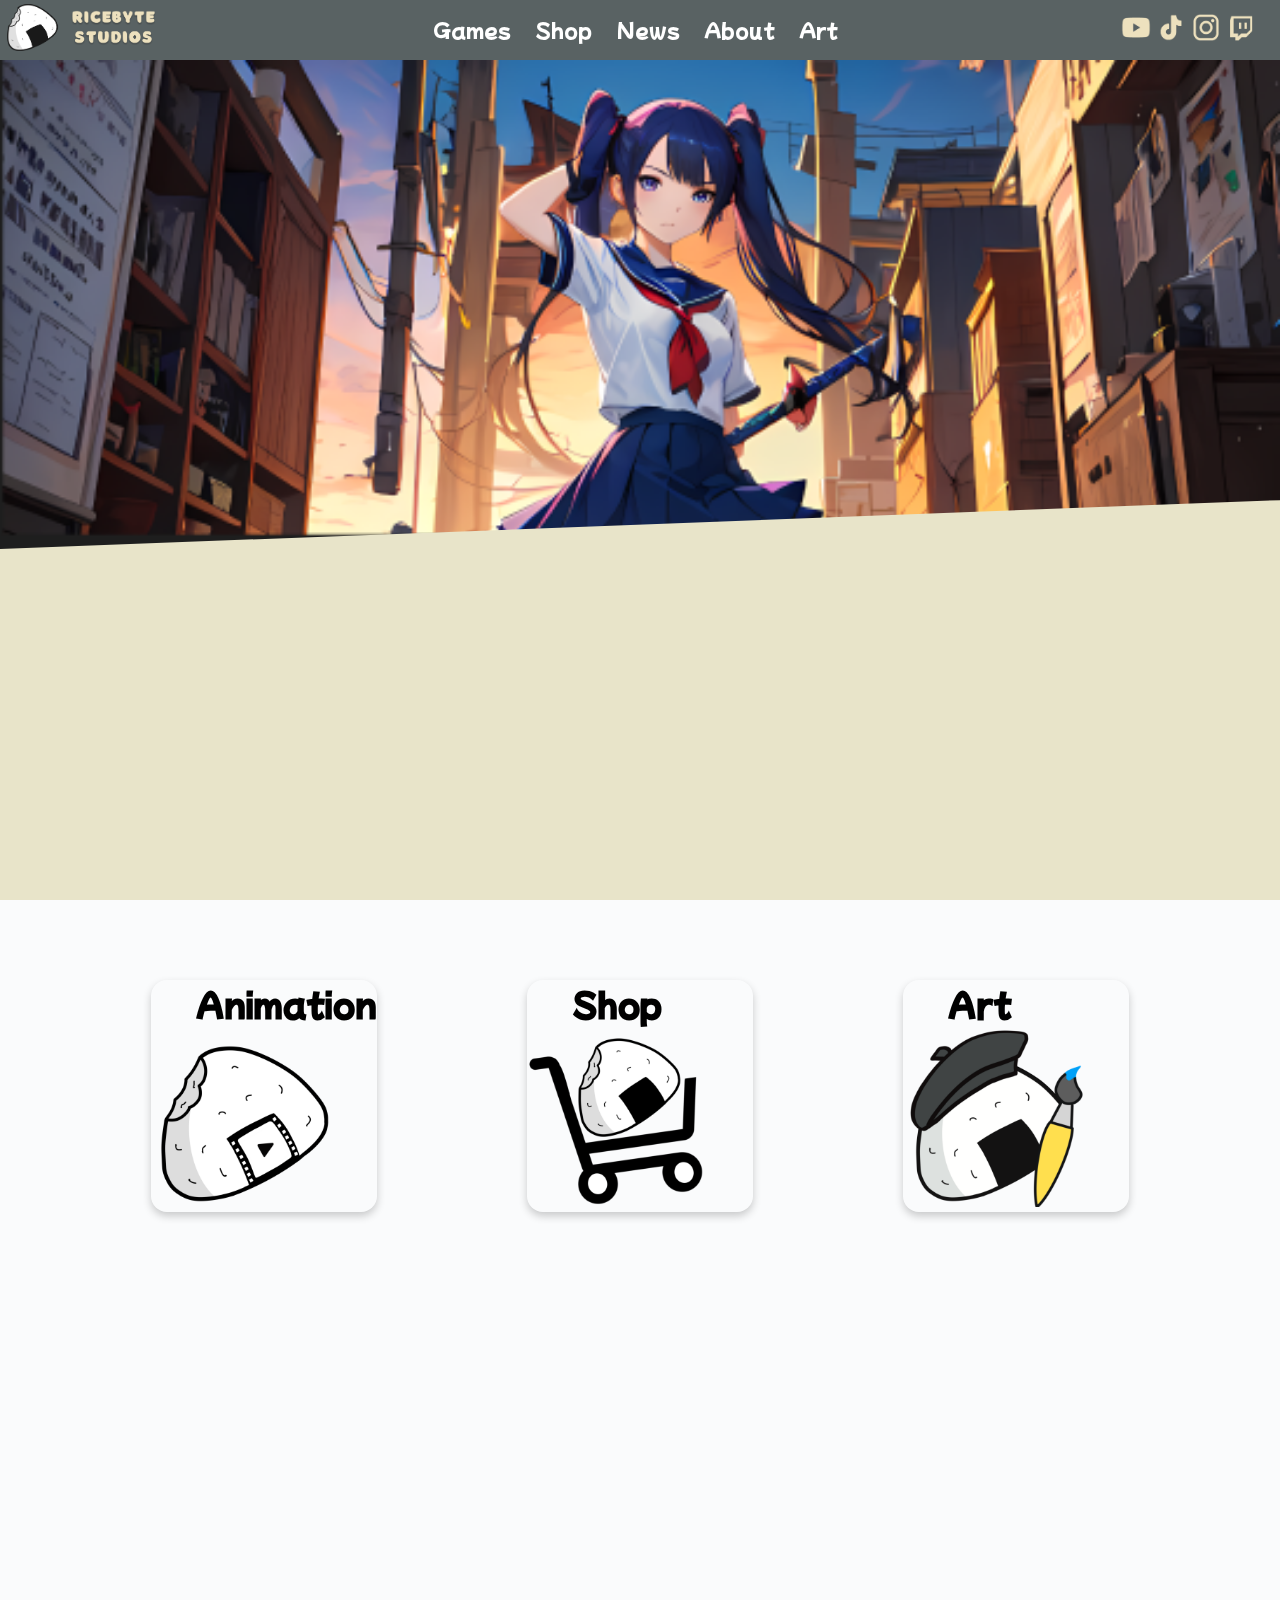
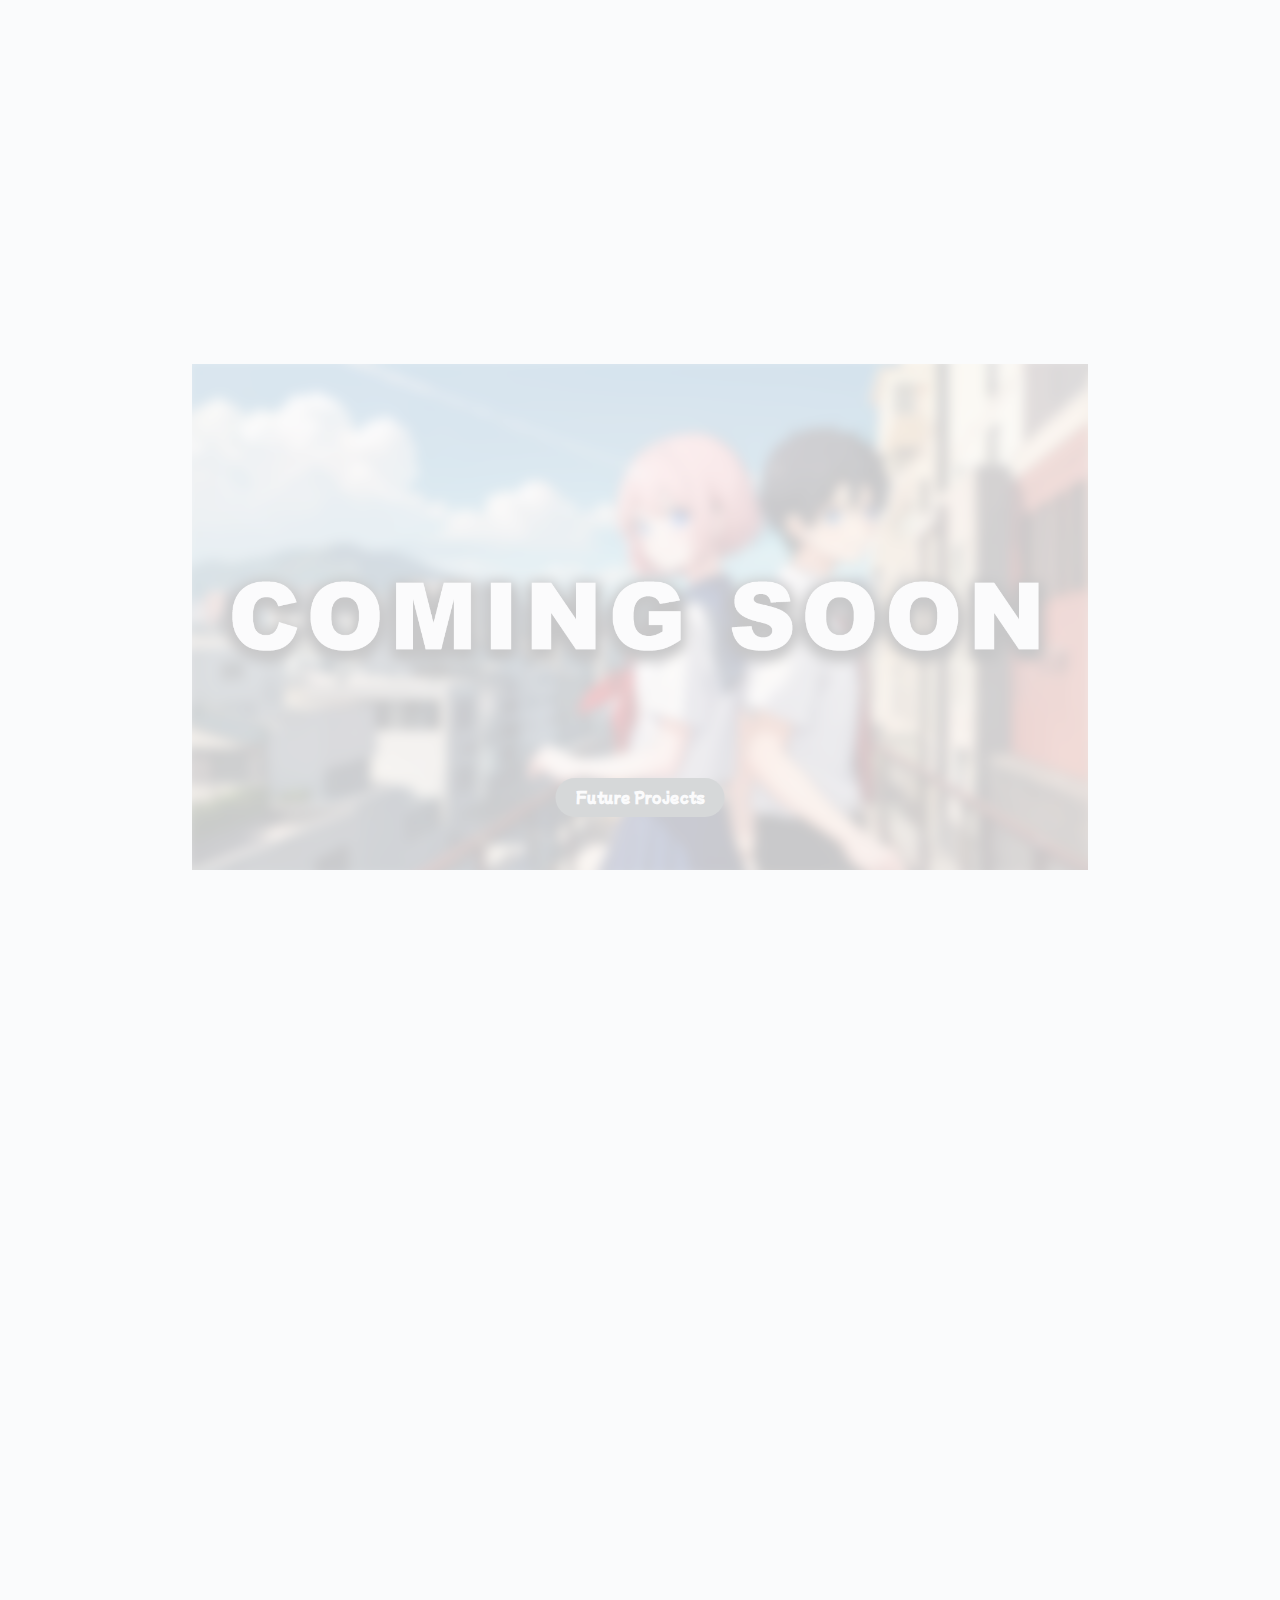
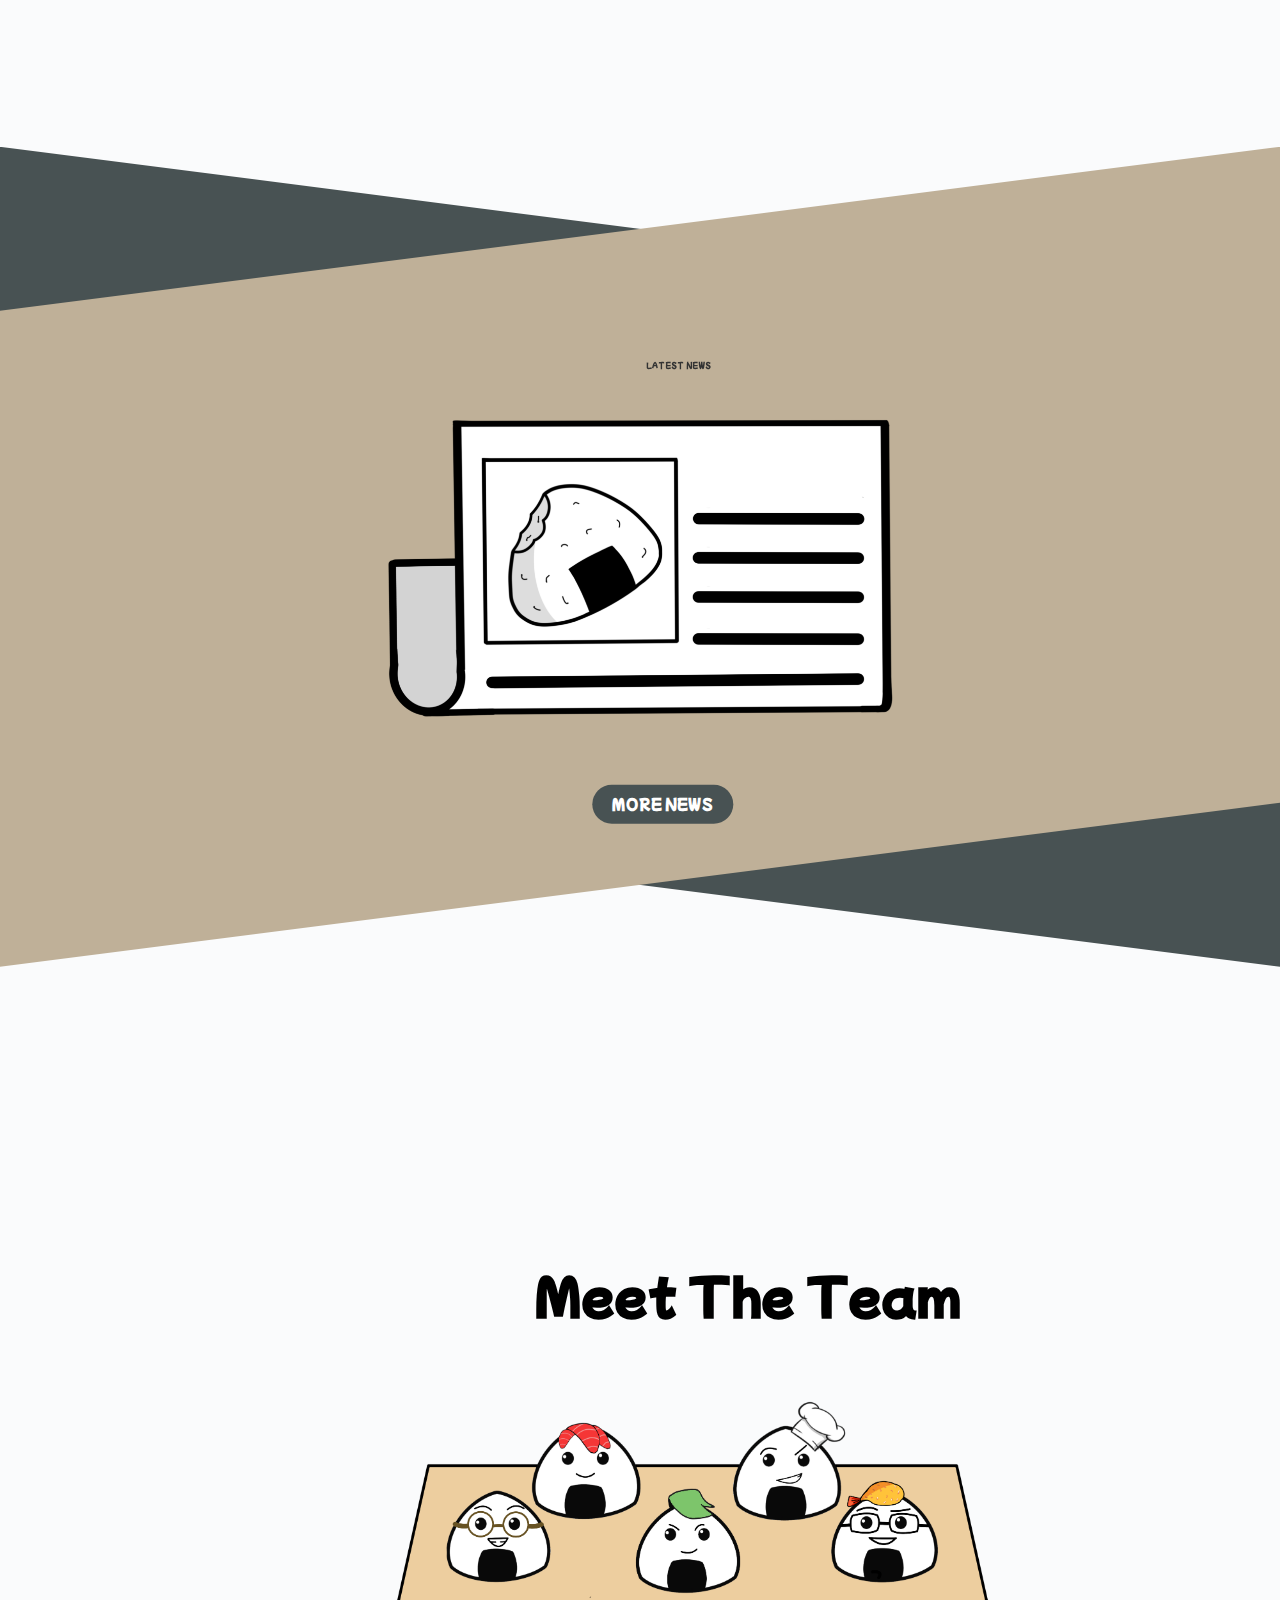
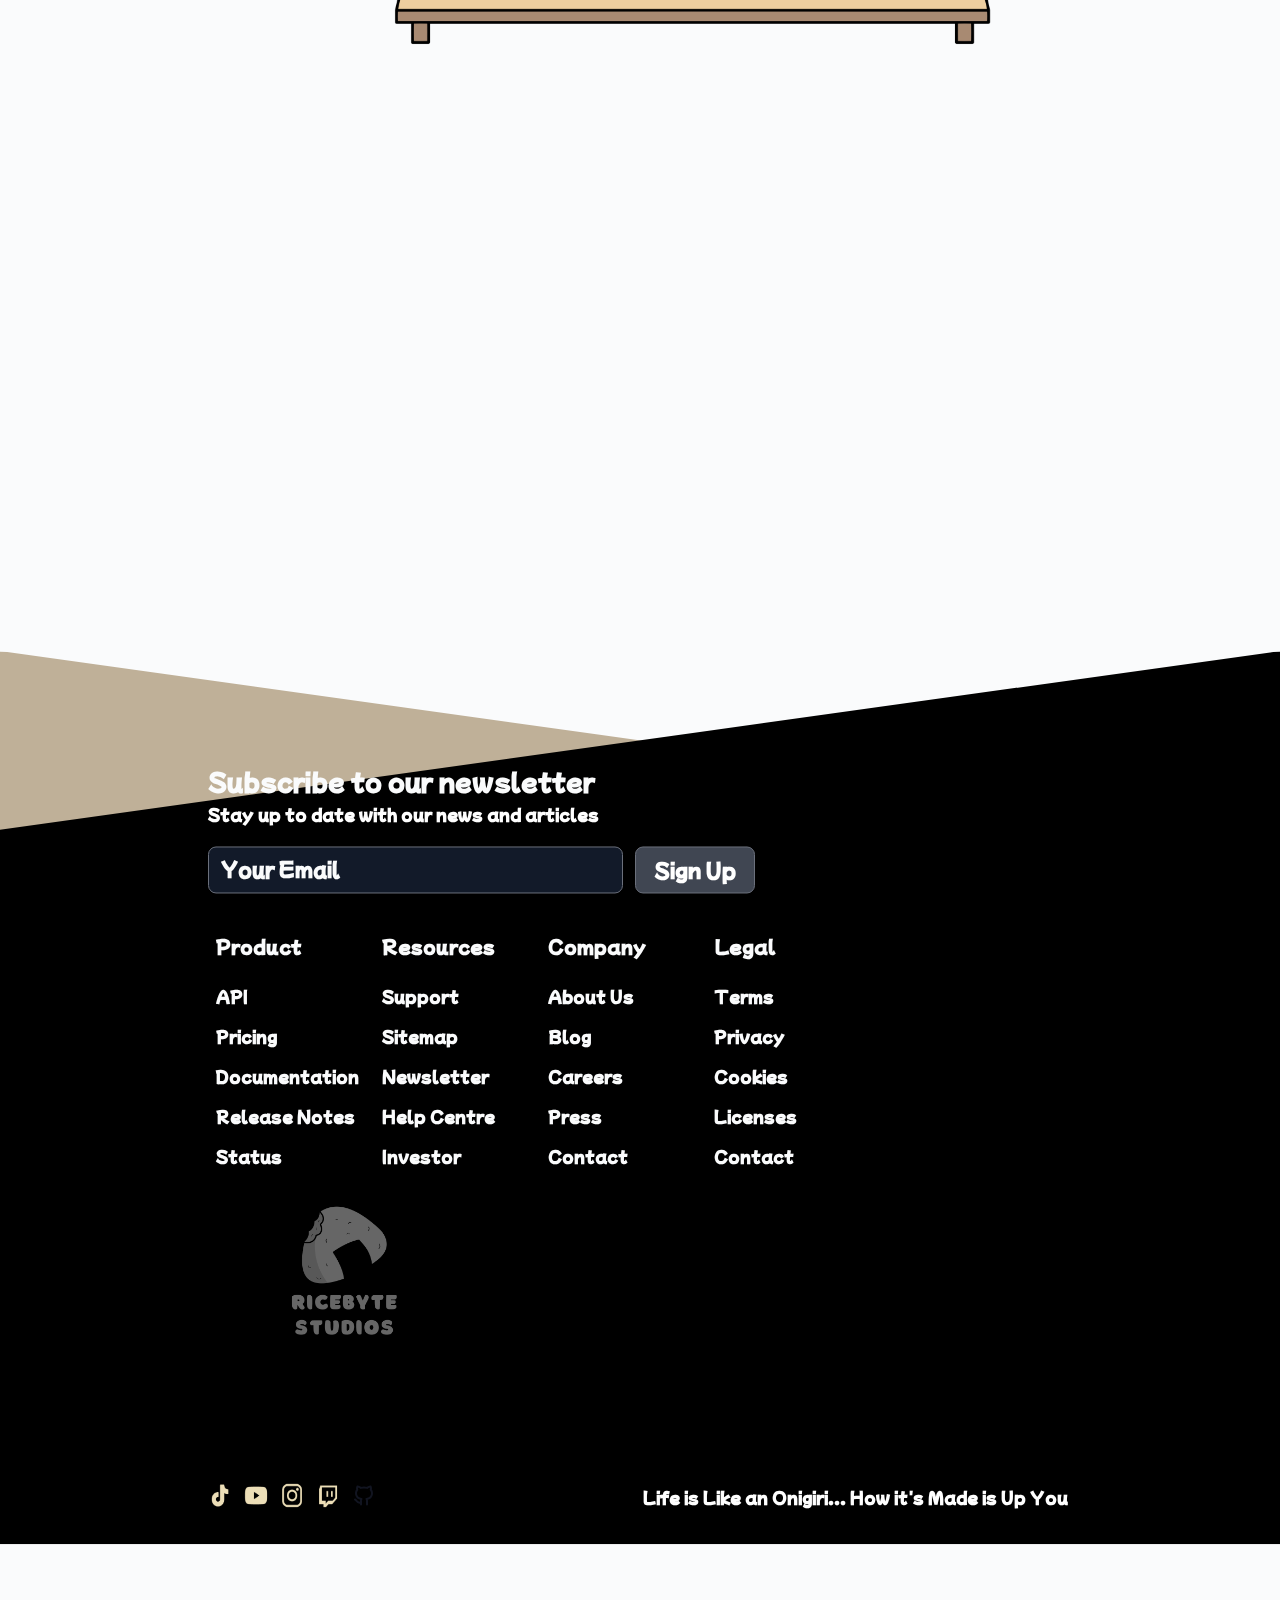
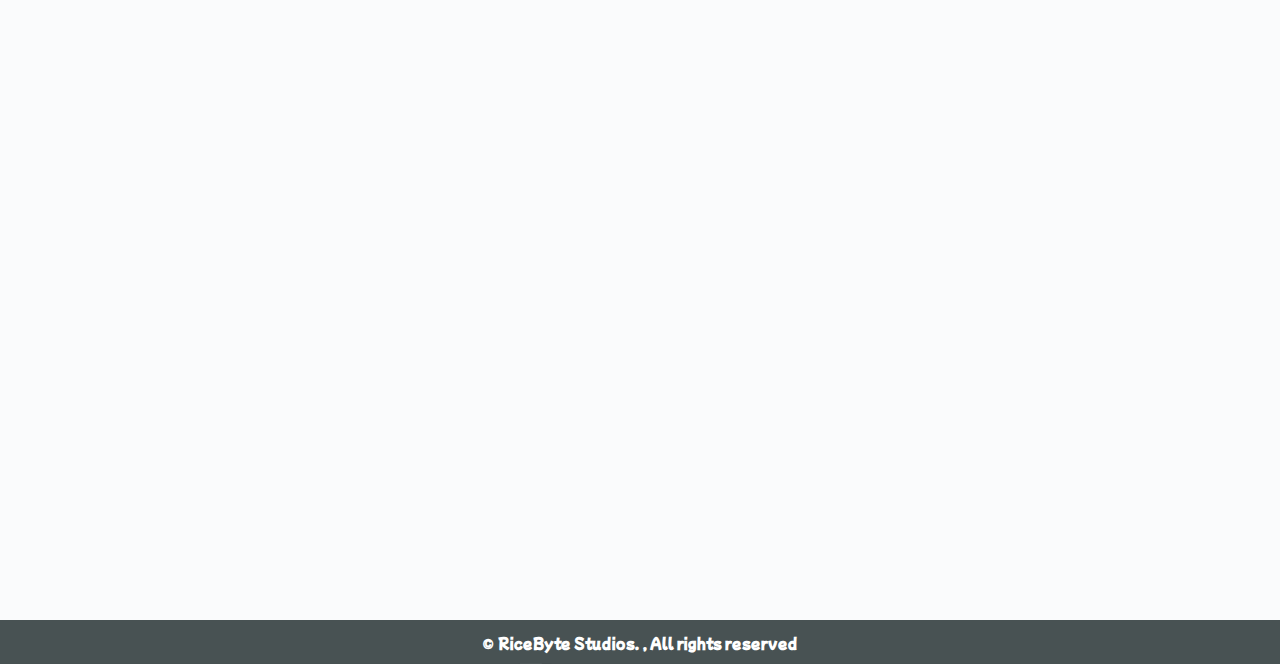
==== index.html @ 67a6dfaf "Update index.html" ====
<!DOCTYPE html>
<html lang="en">
<head>
    <meta charset="UTF-8">
    <meta name="viewport" content="width=device-width, initial-scale=1.0">
    <title>RiceByte Studios</title>
    <link rel="stylesheet" href="style.css">
    <link rel="preconnect" href="https://fonts.googleapis.com">
    <link rel="preconnect" href="https://fonts.gstatic.com" crossorigin>
    <link href="https://fonts.googleapis.com/css2?family=Poppins&display=swap" rel="stylesheet">
    <link href="https://fonts.cdnfonts.com/css/borsok" rel="stylesheet">
    <link rel="stylesheet" href="https://fonts.googleapis.com/css?family=Lato">
    <link href='https://fonts.googleapis.com/css?family=Mochiy Pop P One' rel='stylesheet'>
    <link href='https://fonts.googleapis.com/css?family=League Spartan' rel='stylesheet'>
    <link rel="icon" type="image/png" href="images/favicon.png">
</head>
<body>
    <div class="background-under"></div>
    <div class="background">
        <div class="menu__wrapper">
            <div class="menu__bar">
                <div class="logo-wrapper">
                    <a href="index.html"><img src="images/Logo.png" alt="Image 1"></a>
                </div>
                <img
                    class="menu-icon"
                    src="burger-menu.svg"
                    title="Burger Menu"
                    alt="Burger Menu"
                    onclick="toggleMenu(this)"
                    >


                <ul class="navigation">
                    <li>
                        <a href="https://www.youtube.com/watch?v=-50NdPawLVY" title="Games">Games</a>
                    </li>
                    <li>
                        <a href="https://www.redbubble.com/people/RiceByte/explore?page=1&sortOrder=recent" title="Shop">Shop</a>
                    </li>
                    <li>
                        <a href="www.redbubble.com/people/RiceByte/explore?page=1&sortOrder=recent" title="News">News</a>
                    </li>
                    <li>
                        <a href="#https://www.redbubble.com/people/RiceByte/explore?page=1&sortOrder=recent" title="About">About</a>
                    </li>
                    <li>
                        <a href="#https://www.redbubble.com/people/RiceByte/explore?page=1&sortOrder=recent" title="Art">Art</a>
                    </li>

                    

                </ul>
                <div class="social-wrapper">
                    <a href="https://youtube.com/@ricebytestudios?si=kQSjF2X-MU2OAHQI"><img src="images/YOUTLOGO.png" alt="Image 1"></a>   
                    <a href="https://www.tiktok.com/@ricebyte"><img src="images/TIKTOKLOGO.png" alt="Image 1"></a>
                    <a href="https://instagram.com/ricebytestudios?igshid=MzRlODBiNWFlZA=="><img src="images/INSTALOGO.png" alt="Image 1"></a>
                    <a href="https://www.twitch.tv/NEVI_LIVE"><img src="images/TWITCHLOGOO.png" alt="Image 1"></a>
                </div>
            </div>
        </div>
    </div>

    <div class="edge--bottom">
        <img src="images/banner.PNG" alt="Back Test" />
    </div>




<div class="gallery">
    <article class="card">
        <figure>
            <h3>Animation</h3>
            <a href="https://youtube.com/@ricebytestudios?si=kQSjF2X-MU2OAHQI"><img src="images/animation.PNG" alt="Animation"></a>
            <figcaption></figcaption>
        </figure>
    </article>
    <article class="card">
        <figure>
            <h3>Shop</h3>
            <a href="https://www.redbubble.com/people/RiceByte/explore?page=1&sortOrder=recent"><img src="images/shop.PNG" alt="Shop"></a>
            <figcaption></figcaption>
        </figure>
    </article>
    <article class="card">
        <figure>
            <h3>Art</h3>
            <a href="https://www.redbubble.com/people/RiceByte/explore?page=1&sortOrder=recent"><img src="images/art.PNG" alt="Art"></a>
            <figcaption></figcaption>
        </figure>
    </article>
    <!-- Additional card articles can be added here -->
</div>






  <div class="coming-image-container">
    <div class="coming-container">
      <!--<h2 class="custom-font image-soon-title">FUTURE PROJECTS</h2> -->
      <img src="images/comingsoon.png" alt="Centered Image">
    <button class="Button-soon rounded-corners">Future Projects</button>
    </div>
  </div>

  <div class="layered-background">
    <div class="reversed-diagonal-rectangle brown"></div>
    <div class="diagonal-rectangle gray"></div>
    <div class="image-container">
      <h3>LATEST NEWS</h3>
      <img src="images/news.PNG" alt="Centered Image">
      <button class="Button rounded-corners">MORE NEWS</button>
    </div>
  </div>






 <div class="team-container">
        <article class="team">
            <figure>
                <figcaption>
                    <h3>Meet The Team</h3>
                </figcaption>
                <a href="https://youtube.com/@ricebytestudios?si=kQSjF2X-MU2OAHQI"><img src="images/team.png" alt="Meet the Team"></a>
            </figure>
        </article>
    </div>

    <script src="script.js"></script>







    <footer class= "layered-background2">

    <div class="reversed-diagonal-rectangle2 brown2"></div>
    <div class="diagonal-rectangle2 gray2"></div>
            <div class="footer-wrapper">
                <section class="footer-top">
                    <div class="footer-headline">
                        <h2>Subscribe to our newsletter</h2>
                        <p>
                            Stay up to date with our news and articles
                        </p>
                    </div>
                    <div class="footer-subscribe">
                        <input type="email" spellcheck="false" placeholder="Your Email">
                        <button>
                            Sign Up
                        </button>
                    </div>
                </section>
                <div class="footer-columns">
                    <section>
                        <h3>Product</h3>
                        <ul>
                            <li>
                                <a href="#" title="API">API</a>
                            </li>
                            <li>
                                <a href="#" title="Pricing">Pricing</a>
                            </li>
                            <li>
                                <a href="#" title="Documentation">Documentation</a>
                            </li>
                            <li>
                                <a href="#" title="Release Notes">Release Notes</a>
                            </li>
                            <li>
                                <a href="#" title="Status">Status</a>
                            </li>
                        </ul>
                    </section>
                    <section>
                        <h3>Resources</h3>
                        <ul>
                            <li>
                                <a href="#" title="Support">Support</a>
                            </li>
                            <li>
                                <a href="#" title="Sitemap">Sitemap</a>
                            </li>
                            <li>
                                <a href="#" title="Newsletter">Newsletter</a>
                            </li>
                            <li>
                                <a href="#" title="Help Centre">Help Centre</a>
                            </li>
                            <li>
                                <a href="#" title="Investor">Investor</a>
                            </li>
                        </ul>
                    </section>
                    <section>
                        <h3>Company</h3>
                        <ul>
                            <li>
                                <a href="#" title="About Us">About Us</a>
                            </li>
                            <li>
                                <a href="#" title="Blog">Blog</a>
                            </li>
                            <li>
                                <a href="#" title="Careers">Careers</a>
                            </li>
                            <li>
                                <a href="#" title="Press">Press</a>
                            </li>
                            <li>
                                <a href="#" title="Contact">Contact</a>
                            </li>
                        </ul>
                    </section>
                    <section>
                        <h3>Legal</h3>
                        <ul>
                            <li>
                                <a href="#" title="Terms and services">
                                    Terms
                                </a>
                            </li>
                            <li>
                                <a href="#" title="Privacy Policy">
                                    Privacy
                                </a>
                            </li>
                            <li>
                                <a href="#" title="Cookies">
                                    Cookies
                                </a>
                            </li>
                            <li>
                                <a href="#" title="Licenses">
                                    Licenses
                                </a>
                            </li>
                            <li>
                                <a href="#" title="Cookies">
                                    Contact
                                </a>
                            </li>
                        </ul>
                    </section>
                      <section class="footer-logo">

                                <img src="images/bottomLogo.png" alt="Image 1">
                       <h2>
                    <!--        <svg width="1103" height="996" viewBox="0 0 1103 996" fill="none" xmlns="http://www.w3.org/2000/svg">
                                <path fill-rule="evenodd" clip-rule="evenodd" d="M410.988 255.56L0 995.337H189.802L505.141 427.427L410.988 255.56ZM1102.94 995.337L647.119 170.373L551.471 0L457.317 170.373L551.471 340.746L711.79 629.718H498.683L405.461 786.972H799.034L914.634 995.337H1102.94Z" fill="#FAFBFC"/>
                                <path fill-rule="evenodd" clip-rule="evenodd" d="M410.988 255.56L0 995.337H189.802L505.141 427.427L410.988 255.56ZM1102.94 995.337L647.119 170.373L551.471 0L457.317 170.373L551.471 340.746L711.79 629.718H498.683L405.461 786.972H799.034L914.634 995.337H1102.94Z" fill="#FAFBFC"/>
                            </svg>
                        </h2>
                -->


                  </section>  
                </div>
                <div class="footer-bottom">
                    <div class='social-links'>
                        <ul>
                            <li>
                                <a href="#" title="Instagram">
                                    <img src="images/TIKTOKLOGO.png" alt='Instagram'>                       
                                </a>
                            </li>
                            <li>
                                <a href="#" title="Linkedin">
                                    <img src="images/YOUTLOGO.png" alt='Linkedin'>
                                </a>
                            </li>
                            <li>
                                <a href="#" title="Twitter">
                                    <img src="images/INSTALOGO.png" alt='Twitter'>
                                </a>
                            </li>
                            <li>
                                <a href="#" title="Youtube">
                                    <img src="images/TWITCHLOGOO.png" alt='YouTube'>
                                </a>
                            </li>
                            <li>
                                <a href="#" title="GitHub">
                                    <img src="assets/github.svg" alt='GitHub'>
                                </a>
                            </li>
                        </ul>
                    </div>

                    <small>Life is Like an Onigiri... How it's Made is Up You</small>
                </div>
            </div>

        </footer>
            
        <script>
            document.getElementById("year").innerHTML = new Date().getFullYear();
        </script>

        <div class="bottom-bar">
 <small>© RiceByte Studios. <span id="year"></span>, All rights reserved</small>
                </div>

</div>

</body>
</html>
---- style.css ----
:root {
    --primary: #DAD2C2; ;
    --primary-hover: #BFB098;                
    --background: #485253;
     --navbar-height: 60px;
}

:root {
    --backgroundgal: #3C343D;
    --backgroundgal-border: #6B626C;
}



body {
    overflow-x: hidden; /* Lock horizontal scrolling */
    margin: 0;
    padding: 0;
    box-sizing: border-box;
        background-color: #485253; /* Set the background color to #FFFCE2 */

}

* {
    margin: 0;
    padding: 0;
    box-sizing: border-box;
    font-family: 'Mochiy Pop P One';
    font-weight: bold;
}

/* Add this CSS for the background under everything */
.background-under {
    position: fixed;
    top: var(--navbar-height); /* Adjust for the height of your menu__bar */
    left: 0;
    width: 100%;
    height: calc(100vh - var(--navbar-height)); /* Calculate the height minus the menu__bar height */
    background-color: #E8E4C9; /* Set your desired background color */
    z-index: -2; /* Place it behind other elements */
}



}

.menu__wrapper {
    display: flex;
    position: relative;
    flex-direction: row;
    z-index: 2;  
}

.menu__bar {
    position: fixed;
    width: 100%;
    top: 0;
    left: 0;
    display: flex;
    justify-content: space-between;
    align-items: center;
    flex-direction: row;
    padding-right: 24px;
    gap: 32px;
    background-color: var(--background);
    height: 60px;
    opacity: 0.9;
        z-index: 1000; /* Add a high z-index to keep it on top */

}

.menu-icon {
    cursor: pointer;
    display: flex;
    height: 32px;
    width: 32px;
}

.navigation {    
    display: flex;
    flex-direction: row;
    list-style-type: none;
    align-items: center;
    gap: 24px;
    padding: 0px;
    background-color: var(--background);
}

.logo-wrapper {
  position: relative;
  width: 150px;
  text-align: center;
}

.logo-wrapper img {
  width: 100%;
  height: auto;
  margin-left: 7px;
  
}

.social-wrapper {
  display: flex; /* Make it a flex container */
  flex-direction: row; /* Arrange children horizontally */
  align-items: center; /* Center items vertically */
  gap: 5px; /* Adjust the gap between images */
    
}

.social-wrapper img:hover {
    transform: scale(1.1);
}

.social-wrapper img {
  max-width: 30px; /* Limit the maximum width of the images */
  height: auto;
}

                    
.navigation > li {
  display: flex;
  position: relative;
  cursor: pointer;
  font-size: 1.25rem;
}

.navigation > li > a {
    color: white;
    border-bottom: 2px solid transparent;
    transition: all 0.3s ease;
    text-decoration: none;
    font-weight: 500;
    background-image: linear-gradient(
        to right,
        var(--primary-hover),
        var(--primary-hover) 50%,
        white 50%
    );
    background-size: 200% 100%;
    background-position: -100%;
    display: inline-block;
    padding: 3px 0;
    position: relative;
    -webkit-background-clip: text;
    -webkit-text-fill-color: transparent;
    transition: all 0.2s ease-in-out;
}

.navigation > li > a:before {
    content: '';
    background: var(--primary-hover);
    display: block;
    position: absolute;
    bottom: -2px;
    left: 0;
    width: 0;
    height: 2px;
    transition: all 0.2s ease-in-out;
}
  
.navigation > li > a:hover {
    background-position: 0;
}
/*  hover effect inspired by 
    https://codepen.io/team/css-tricks/pen/OJOXWPp
*/

.navigation > li > a:hover::before{
    width: 100%;
}

@media (min-width: 600px) {
    .menu-icon {
        display: none;
    }
}

@media (max-width: 600px) {

    body {
        margin-top: 0px; /* Adjust as needed */
        padding: 0;
    }




    
    .navigation {
        display: none;
    }
    .social-wrapper{
        display: none;
    }

    .menu-icon {
        display: block;
    }


    .navigation--mobile {
        top: var(--navbar-height);
        position: absolute;
        right: 0px;
        display: flex;
        padding: 80px 60px;
        min-height: 100%;
        background-color: var(--background);       
        gap: 8px;
        flex-direction: column;
        align-items: flex-start;
        opacity: 0.95;
        animation: fadein 0.3s forwards;
    }

    @keyframes fadein {
        0% {
            opacity: 0;
            width: 0;
            height: 0;
        }
        100% {
            opacity: 1;
            width: 100%;
            height: calc(100vh - var(--navbar-height));
        }
    }

    .navigation--mobile--fadeout {
        animation: fadeout 300ms forwards;
    }

    @keyframes fadeout {
        0% {
            opacity: 1;
            width: 100%;
            height: calc(100vh - var(--navbar-height));
        }
        100% {
            opacity: 0;
            width: 0;
            height: 0;
        }
    }

}







/* Default styles for larger screens */


/* Default styles for larger screens */
.gallery {
    display: flex;
    flex-wrap: wrap;
    gap: 150px; /* Adjust the gap as needed */
    justify-content: center; /* Center the cards horizontally */
    align-items: center; /* Center the cards vertically */
    max-width: 80%; /* Prevent horizontal overflow */
    margin: 0 auto; /* Center the gallery horizontally */
    padding: 20px; /* Add padding as needed */
     z-index: -3;
    margin-top: 75%;

}




.card {
    /* Adjust the width and height properties to control the card size */
    width: calc(25% - 20px); /* Adjust the width and gap as needed */
    min-width: 200px; /* Minimum card width */
    border-radius: 16px;
    transition: 1000ms all;
    transform-origin: center left;
    display: flex; /* Add flex display to center the image */
    justify-content: center; /* Center the content horizontally */
    align-items: center; /* Center the content vertically */
    /* Add any other card styles you need */
    margin-bottom: 100px;

box-shadow: 0 4px 8px rgba(0, 0, 0, 0.2);

}

.card img {
    /* Reduce the size of the image */
    max-width: 80%; /* Set an upper limit for the image width */
    height: auto; /* Allow the height to adjust proportionally */
    max-height: 100%; /* Limit the image height to match the card's height */
    object-fit: cover;
    border-radius: 8px;

}

.card h3 {
    font-size: 200%;
    margin-left: 0px;
    transform: translateX(20%);
}


.card:hover {
    cursor: pointer;
    transform: scale(1.15); /* Add the transform property back for hover effect */
    box-shadow: 0 8px 16px rgba(0, 0, 0, 0.4);
}



/* CSS for smaller screens (adjust the max-width and gap as needed) */
@media (max-width: 600px) {
    .gallery {
        transform: translate(-2%,10%); /* Center horizontally */
        gap: 20px; /* Adjust the gap as needed */
    }
}

@media (max-width: 599px) {
    .gallery .card {
        width: calc(50% - 20px); /* Adjust the width and gap for smaller screens */
        min-width: 200px; /* Minimum card width */
        height: 400px; /* Adjust the height as needed */
        /* Add any other styles you want for 390px screens */
    }

    .gallery .card img {
        max-width: 100%; /* Adjust the maximum image width for 390px screens */
        /* Adjust other image styles as needed */
    }

    .card h3 {
        font-size: 160%;
        text-align: center;
        transform: translate(0%,-30%); /* Center horizontally */
    }
}












/*-=-=-=-=-=-=-=-=- Top Bottom Edge Background -=-=-=-=-=-=-=-=-*/
.edge--bottom {
    position: absolute;
    top: calc(var(--navbar-height) - 60px); /* Move it 20px higher than the navigation bar */
    left: 0;
    width: 100%;
    z-index: -1;

}

/* Add margin to the content to create space between the navigation bar and the content */
.content {
    margin-top: calc(var(--navbar-height) + 100px); /* Adjust the margin as needed */
}

.edge--bottom:after {
  background: inherit;
  content: "";
  display: block;
  height: 50%;
  left: 0;
  position: absolute;
  right: 0;
  z-index: -1;
  -webkit-backface-visibility: hidden;
}
.edge--bottom:after {
  bottom: 0;
  transform: skewY(-1.5deg);
  transform-origin: 100%;
}
.edge--bottom--reverse {
  position: relative;
  z-index: 1;
}
.edge--bottom--reverse:after {
  background: inherit;
  content: "";
  display: block;
  height: 50%;
  left: 0;
  position: absolute;
  right: 0;
  z-index: -1;
  -webkit-backface-visibility: hidden;
}
.edge--bottom--reverse:after {
  bottom: 0;
  transform: skewY(1.5deg);
  transform-origin: 0 100%;
}

.edge--bottom img {
  display: block;
  width: 100%;
  height: auto;
  clip-path: polygon(0 0, 100% 0, 100% 90%, 0 100%);
  margin-top: 60px;
  }

.block {
  color: #fff;
  margin: 0 0 100px; /* creates space between sections of the website */
  padding: 20% 20px;
  text-align: center;
}
/*-=-=-=-=-=-=-=-=- Top Bottom Edge Background -=-=-=-=-=-=-=-=-*/





/* -=-=-=-=-=-=-=-=- Coming Soon Title -=-=-=-=-=-=-=-=- */
.coming-image-container {
  position: relative;
  text-align: center;

}
.image-soon-title {
  position: absolute;
  top: 100px; /* Adjust this value */
  left: 1%;
  width: 100%;
  padding: 10px;
  color: black;
  margin-top: 20px;
  z-index: 1;
}
/* -=-=-=-=-=-=-=-=- Coming Soon Title -=-=-=-=-=-=-=-=- */



/* -=-=-=-=-=-=-=-=- Coming Soon Image -=-=-=-=-=-=-=-=- */

.coming-container {
  display: flex;
  justify-content: center;
  align-items: center;
  height: 150vh; /* Set the container to full viewport height */
  opacity: 0.2; /* Adjust this value to control the transparency (0.4 means 40% opacity) */
  margin-bottom: 50px; /* Add margin to create space under the container */
  transform: translateY(10%); /* Center horizontally */
}

.coming-container img {
  max-width: 70%; /* Ensure the image doesn't exceed the container's width */
  max-height: 70%; /* Ensure the image doesn't exceed the container's height */
  width: auto; /* Maintain the aspect ratio */
  height: auto; /* Maintain the aspect ratio */
  margin-top: 150px; /* Adjust this value to move the image higher */
}

/* -=-=-=-=-=-=-=-=- ComingSoon Image -=-=-=-=-=-=-=-=- */

/* -=-=-=-=-=-=-=-=- future Button -=-=-=-=-=-=-=-=- */
.Button-soon {
  background-color: #485253;
  color: #FFFFFF; /* Correct the color value */
  border: none;
  text-align: center;
  padding: 10px 20px;
  position: absolute; /* Position the button absolutely */
  bottom: 400px; /* Adjust the vertical position */
  left: 50%; /* Center horizontally */
  transform: translateX(-50%); /* Center horizontally */
  font-family: 'Mochiy Pop P One', sans-serif;
   z-index: 1; /* Place the rectangle on top of other elements */
}

.rounded-corners {
  border-radius: 25px;
}


@media (max-width: 601px) {
  .coming-container {
    height: 100vh; /* Set a different height for mobile screens */
    margin-bottom: 20px; /* Adjust margin for mobile screens */
  }

  .coming-container img {
    max-width: 80%; /* Adjust the maximum width for mobile screens */
    max-height: 80%; /* Adjust the maximum height for mobile screens */
    margin-top: 50px; /* Adjust the margin for mobile screens */
  }


  .Button-soon {
padding: 5px 10px;
bottom: 250px; /* Adjust the vertical position for mobile screens */
font-size: 10px;
    }
}






@media (max-width: 599px) {
  .coming-container {
    height: 100vh; /* Set a different height for mobile screens */
    margin-bottom: 20px; /* Adjust margin for mobile screens */
    transform: translateY(-5%);
  }

  .coming-container img {
    max-width: 80%; /* Adjust the maximum width for mobile screens */
    max-height: 80%; /* Adjust the maximum height for mobile screens */
    margin-top: 50px; /* Adjust the margin for mobile screens */
  }


  .Button-soon {
padding: 5px 10px;
bottom: 125px; /* Adjust the vertical position for mobile */
font-size: 10px;
transform: translate(-50%, -800%);
    }

      body {
    overflow-x: hidden; /* Hide horizontal overflow */
  }
}


/* -=-=-=-=-=-=-=-=- ComingSoon Image -=-=-=-=-=-=-=-=- */








/*
@media (max-width: 600px) {
  /* Adjust the styles for mobile screens here 
  .image-container {
    /* Mobile-specific styles for .image-container 
    text-align: left; /* Adjust text alignment for mobile 
    padding: 15px; /* Adjust padding for mobile 

  }

    .image-container img {
    width: 150% !important; /* Set the width to a larger percentage for mobile 
  }

  .layered-background {
    /* Mobile-specific styles for .layered-background 
    flex-direction: column; /* Stack elements vertically on mobile 
    justify-content: center; /* Center content vertically on mobile 
    height: auto; /* Remove fixed height on mobile 
    max-height: 50vh;

  }
  .image-container h3 {
    font-size: 16px !important; /* Adjust font size for mobile screens 

    top: -60px !important; /* Adjust the vertical position from the top 

  }

 .Button {
    font-size: 12px !important; /* Set a smaller font size for mobile 
    padding: 5px 10px !important; /* Adjust the padding for mobile 
    bottom: 120px !important; /* Adjust the vertical position for mobile 
    left: 56% !important; /* Adjust the horizontal position for mobile 
  }

}


*/






/*-=-=-=-=-=-=-=-=- News Rectangle Background -=-=-=-=-=-=-=-=-*/
.layered-background {
  position: relative;
  width: 100%;
  height: 820px; /* Adjust total height as needed */
  margin-bottom: 50px; /* Add space at the bottom */
  overflow: hidden; /* Hide overflowing content */
    transform: translateY(75%); /* Center horizontally */

}

.diagonal-rectangle,
.reversed-diagonal-rectangle {
  position: absolute;
  width: 100%; /* Stretch to full width */
  height: 100%; /* Stretch to full height */
}

.gray {
  background-color: #485253; /* Blue color */
  clip-path: polygon(0 0, 100% 20%, 100% 100%, 0 80%);                 
  z-index: -1; /* Place behind the reversed-diagonal-rectangle */
}

.brown {
  background-color: #BFB098; /* Red color */
  clip-path: polygon(0 20%, 100% 0, 100% 80%, 0 100%);
}


.image-container {
  position: absolute;
  top: 50%;
  left: 50%;
  transform: translate(-50%, -50%);
    max-width: 100%; /* Ensure the image doesn't exceed its container's width */
  max-height: 80vh; /* Set the maximum height for the image */
  width: auto;
  height: auto;
}
/*-=-=-=-=-=-=-=-=- News Rectangle Background -=-=-=-=-=-=-=-=-*/




/* -=-=-=-=-=-=-=-=- News Image -=-=-=-=-=-=-=-=- */

/* Style for the image container */
.image-container {
  display: flex;
  flex-wrap: wrap;
  gap: 20px;
  justify-content: center;
  align-items: center;
  max-width: 100%;
  margin: 20px auto 0;

  position: relative; /* Change position to relative to contain absolute children */
}

/* Style for the image */
.image-container img {
    width: 40%; /* Remove max-width and use auto */
  height: auto;
  max-height: 100%;
  object-fit: cover;
  border-radius: 8px;
  transition: transform 0.3s ease;
  margin-top:-20px;
    pointer-events: none; /* Disable pointer events on the image itself */
}

.image-container:hover img {
  animation: spinGrow 1s linear forwards;
}

@keyframes spinGrow {
    0% {
        transform: scale(0.2) rotate(0deg); /* Start very small and not rotated */
    }
    50% {
        transform: scale(1.2) rotate(360deg); /* Spin while growing */
    }
    100% {
        transform: scale(1) rotate(360deg); /* Return to normal size */
    }
}
/* -=-=-=-=-=-=-=-=- News Image -=-=-=-=-=-=-=-=- */


/* -=-=-=-=-=-=-=-=- News Button -=-=-=-=-=-=-=-=- */
.Button {
  background-color: #485253;
  color: #FFFFFF; /* Correct the color value */
  border: none;
  text-align: center;
  padding: 10px 20px;
  position: absolute; /* Position the button absolutely */
  bottom: -100px; /* Adjust the vertical position */
  left: 54%; /* Center horizontally */
  transform: translateX(-70%); /* Center horizontally */
  font-family: 'Mochiy Pop P One', sans-serif;
    transition: background-color 0.3s ease, color 0.3s ease; /* Add transition for smooth color change */
    z-index: 7;
}

.Button:hover {
  background-color: #FFFFFF; /* Change the background color */
  color: #485253; /* Change the text color */
}

.rounded-corners {
  border-radius: 25px;
}
/* -=-=-=-=-=-=-=-=- News Button -=-=-=-=-=-=-=-=- */


/* -=-=-=-=-=-=-=-=- News Title -=-=-=-=-=-=-=-=- */

.image-container h3 {
  font-size: 42%; /* Set the font size for the title */
  color: #333; /* Set the text color */
  margin: 0; /* Remove any default margin */
  font-weight: bold; /* Make it bold */
  
  /* Adjust the title's vertical position */
  position: absolute; /* Position it absolutely */
  top: -70px; /* Adjust the vertical position from the top */
  left: 53%; /* Center horizontally */
  transform: translateX(-50%); /* Center horizontally */
}



/* Mobile styles */
@media (max-width: 599px) {
    .layered-background{
        max-height: 50vh;
        transform: translateY(0%);
    }
  .image-container {
    text-align: center; /* Center content horizontally for mobile */
  }

  .image-container img {
    max-width: 60%; /* Reduce the maximum image width for mobile */
  }

/* Center title and button both horizontally and vertically for mobile */
.image-container h3 {
  font-size: 125%; /* Smaller font size for mobile screens */

   
}

.Button {
transform: translate(-56%,-180%);
 
    max-width: 50%;

    font-size: 50%;
}









}

@media (min-width: 1440px) {

      .image-container {
    transform: translate(-52%, -55%); /* Center horizontally */

  }

  /* Adjust title and button positions for screens with a width of 1440px */
  .image-container h3 {
    font-size: 250%; /* Larger font size for screens with a width of 1440px */
    top: -90px; /* Adjust the vertical position for the title */
    left: 53%; /* Center horizontally */
    transform: translateX(-50%); /* Center horizontally */
  }

  .Button {
    transform: translate(-75%, -150%); /* Center horizontally */
  }
    .layered-background {
    height: 90vh; /* Increase the height for screens with a width of 1440px */
  }
  }





/* -=-=-=-=-=-=-=-=- News Title -=-=-=-=-=-=-=-=- */



/*-=-=-=-=-=-=-=-=- MEET THE TEAM Image -=-=-=-=-=-=-=-=-*/



/* Existing CSS code */

.team-container {
    display: flex;
    flex-wrap: wrap;
    gap: 20px; /* Decreased the gap for smaller screens */
    justify-content: center; /* Center the cards horizontally */
    align-items: center; /* Center the cards vertically */
    max-width: 100%; /* Prevent horizontal overflow */
    margin: 20px auto 0; /* Center the gallery horizontally and add some top margin */
    padding: 10px; /* Reduced padding for smaller screens */
    transform: translate(-5%,250%); /* Center horizontally */
}

.team {
    /* Adjust the width and height properties to control the card size */
    width: calc(50% - 20px); /* Adjust the width and gap as needed for smaller screens */
    min-width: 150px; /* Minimum card width */
    height: auto; /* Allow height to adjust */
    border-radius: 16px;
    transition: 1000ms all;
    transform-origin: center left;
    display: flex; /* Add flex display to center the image */
    flex-direction: column; /* Stack image and text vertically */
    justify-content: center; /* Center content vertically */
    align-items: center; /* Center content horizontally */
    /* Add any other card styles you need */
    margin-bottom: 20px; /* Increased margin for spacing on smaller screens */
    margin-left:235px; /* Remove the left margin to center the text */


}

.team img {
    /* Make the image responsive to screen width */
    max-width: 100%; /* Reduce the maximum image width for mobile */
    height: auto; /* Allow the height to adjust proportionally */
    max-height: 100%; /* Limit the image height to match the card's height */
    object-fit: cover;
    border-radius: 8px;

}

.team h3 {
    font-size: 300%; /* Smaller font size for mobile screens */
    transform: translate(24%,-100%);
    white-space: nowrap;
    overflow: hidden;
    text-overflow: ellipsis; /* Add an ellipsis (...) if text overflows the container */
}

/* Existing CSS code */



/*-=-=-=-=-=-=-=-=- MEET THE TEAM Image -=-=-=-=-=-=-=-=-*/


.team img:hover {
    /* Start the shake animation and make the animation last for 0.5 seconds */
    animation: shake 0.5s;
    /* When the animation is finished, start again */
    animation-iteration-count: infinite;
}

@keyframes shake {
    0% { transform: translate(1px, 1px) rotate(0deg); }
    10% { transform: translate(-1px, -2px) rotate(-1deg); }
    20% { transform: translate(-3px, 0px) rotate(1deg); }
    30% { transform: translate(3px, 2px) rotate(0deg); }
    40% { transform: translate(1px, -1px) rotate(1deg); }
    50% { transform: translate(-1px, 2px) rotate(-1deg); }
    60% { transform: translate(-3px, 1px) rotate(0deg); }
    70% { transform: translate(3px, 1px) rotate(-1deg); }
    80% { transform: translate(-1px, -1px) rotate(1deg); }
    90% { transform: translate(1px, 2px) rotate(0deg); }
    100% { transform: translate(1px, -2px) rotate(-1deg); }
}


/* CSS for smaller screens (adjust the max-width and gap as needed) */
@media (max-width: 599px) {
    .team-container {
        display: flex;
        flex-wrap: wrap;
        gap: 20px; /* Decreased the gap for smaller screens */
        justify-content: center; /* Center the cards horizontally */
        align-items: center; /* Center the cards vertically */
        max-width: 100%; /* Prevent horizontal overflow */
        margin: 20px auto; /* Center the gallery horizontally and add some top margin */
        padding: 10px; /* Reduced padding for smaller screens */
        margin-left: 10%;
        transform: translate(-47%, 200%);
    }


    .team img {
        max-width: 150%; /* Reduce the maximum image width for mobile */
    }

    .team h3 {
        text-align: center;
        font-size: 18px; /* Smaller font size for mobile screens */
        transform: translateX(23%);
    }
  
}





:root {
    --footer-background: #121a29;
    --text-color: #FAFBFC;
    --text-gray: #FEFEFE;
    --text-primary: #FAFBFC;
    --button-color: #404652;
    --button-border: #6B707C;
}



/*? footer reset */
*, *::after, *::before {
    margin: 0px;
    padding: 0px;
    box-sizing: border-box;
}

body {
    margin: 0px;
    background-color: #FAFBFC;
}

@media (max-width: 599px) {

.footer-wrapper{
    transform: translate(-10%,5%);
}
}



.layered-background2 {
  position: relative;
  width: 100%;
  height: auto; /* Adjust total height as needed */
  margin-bottom: 50px; /* Add space at the bottom */
  overflow: hidden; /* Hide overflowing content */
    transform: translateY(80%); /* Center horizontally */

}

.diagonal-rectangle2,
.reversed-diagonal-rectangle2 {
  position: absolute;
  width: 100%; /* Stretch to full width */
  height: 100%; /* Stretch to full height */
}

.gray2 {
  background-color: #BFB098; /* Blue color */
  clip-path: polygon(0 0, 100% 20%, 100% 100%, 0 80%);                 
  z-index: -2; /* Place behind the reversed-diagonal-rectangle */
}

.brown2 {
  background-color: black; /* Red color */
  clip-path: polygon(0 20%, 100% 0, 100% 100%, 0 100%);
  z-index: -1
}





footer {
    position: absolute;
    bottom: 0px;
    background-color: transparent;
    min-width: 300px;
    width: 100vw;
    bottom: 0px;
    display: flex;
    align-items: center;
    flex-direction: column;
    margin-top: 60%;
}



.footer-wrapper {
    display: flex;
    flex-direction: column;
    max-width: 100%;
    padding: 16px;
   height:20%;
    width: 70%; /* Add this line to stretch horizontally */
    margin-top: 80px; /* Adjust the margin-top value as needed */

}


/*? top section */
.footer-top {
    display: flex;
    flex-wrap: wrap;
    justify-content: start;
    align-items: start;
    padding: 16px 0px;
    justify-content: space-between;
}

.footer-line {
    display: block;
    width: 100%;
    height: 8px;
}

/*? footer subscribe */
.footer-subscribe {
    display: flex;
    gap: 12px;
    flex-wrap: wrap;
}

.footer-subscribe > input {
    border: 1px solid var(--button-border);
    color: var(--text-color);
    outline: none;
    min-height: 36px;
    background-color: var(--footer-background);
    font-size: 1.2rem;
    flex: 1 0 120px;
    padding: 8px 12px;
    border-radius: 8px;
}

.footer-subscribe > input::placeholder {
    color: var(--text-color);
}

.footer-subscribe > button {
    cursor: pointer;
    background-color: var(--button-color);
    border-radius: 8px;
    color: white;
    font-size: 1.25rem;
    min-width: 120px;
    min-height: 36px;
    flex: 1 0 80px;
    white-space: nowrap;
    padding: 8px 12px;
    border: 0px;
    outline: none;
    border: 1px solid var(--button-border);
}

/*? footer columns */
.footer-columns {
    display: flex;
    flex-direction: row;
    flex-wrap: wrap;
    justify-content: start;
    align-items: start;
    flex: 2 0 140px;
    width: 100%;
    gap: 16px;
    padding: 24px 8px 16px 8px;
    margin: 0 auto;
}

.footer-columns ul {
    list-style-type: none;
    padding: 0;
    margin: 0;
}

.footer-columns ul a {
    color: var(--text-color);
    text-decoration: none;
}

.footer-columns ul a:hover{
    text-decoration: underline;
}

.footer-columns ul li {
    margin-bottom: 16px;
}

.footer-columns h3 {
    color: var(--text-primary);
    margin-top: 0;
    margin-bottom: 25px;
    font-size: 1.125rem;
}

.footer-centering {
    margin: 0 auto;
}

.footer-columns > section {
    min-width: 150px;
}

.footer-logo {
    display: flex;
    flex-direction: row;
    align-items: start;
    justify-content: start;
    gap: 16px;
    color: var(--text-color);
    margin-bottom: 60px;
}
/*
.footer-logo svg {
    stroke: var(--text-color);
    stroke-width: 8px;
    width: 50px;
    height: 50px;
}*/

.footer-logo {
  position: relative;
  max-width: 30%; /* Adjust the maximum width of the image */
  max-height: 30%; /* Adjust the maximum height of the image */

}

.footer-logo img{
  width: 100%; /* Make the image take up 100% of the container's width */
  height: auto; /* Allow the image to maintain its aspect ratio */
  opacity: 0.4; /* Adjust this value to control the transparency (0.4 means 40% opacity) */

}


/*? Footer bottom */

.footer-bottom {
    text-align: center;
    margin-top: 48px; 
    display: flex;
    align-items: center;
    width: 100%;
    gap: 16px;
    padding: 16px 0px;
    flex-wrap: wrap;
    justify-content: space-between;
    color: var(--text-gray);
}

.footer-bottom > small {
    font-size: 16px;
    margin: 0 4px;
}

.footer-headline > h2 {
    margin: 0px;
    color: var(--text-primary);
}

.footer-headline > p {
    color: var(--text-gray);
    margin: 4px 0px 20px 0px;
}

.footer-line {
    display: block;
    min-width: 40px;
    height: 2px;
    background-color: var(--text-gray);
}

/*? socials */

.social-links {
    display: flex;
    gap: 8px;
    align-items: center;
}

.social-text {
    display: flex;
    align-items: center;
    gap: 8px;
}

.social-links img {
    width: 24px;
    height: 24px;
    transition: all 0.2s ease-in-out;
}

.social-links img:hover {
    transform: scale(1.1);
}

.social-links ul {
    display: flex;
    gap: 12px;
    list-style-type: none;
}

/*? mobile */

@media (max-width: 800px) {
    .footer-top {
        display: flex;
        flex-direction: column;
        align-items: center;
        text-align: center;
        padding: 16px 8px 32px 8px;
    }

    .footer-bottom {
        display: flex;
        flex-direction: column-reverse;
        align-items: space-between;
        justify-content: center;
        margin: 0 auto;
    }
}



/* Add this CSS to style the bottom bar */
.bottom-bar {
  position: absolute; /* Use absolute positioning */
  bottom: 0;
  left: 0;
  width: 100%;
  background-color: #485253; /* Choose your desired background color */
  color: #fff; /* Choose your desired text color */
  text-align: center;
  padding: 10px 0; /* Adjust padding as needed */
  z-index: 1000; /* Adjust the z-index to ensure it's on top of other content */
  transform: translateY(14009%);
}

@media (max-width: 599px) {
.bottom-bar{
    transform: translateY(13662%);
}

}
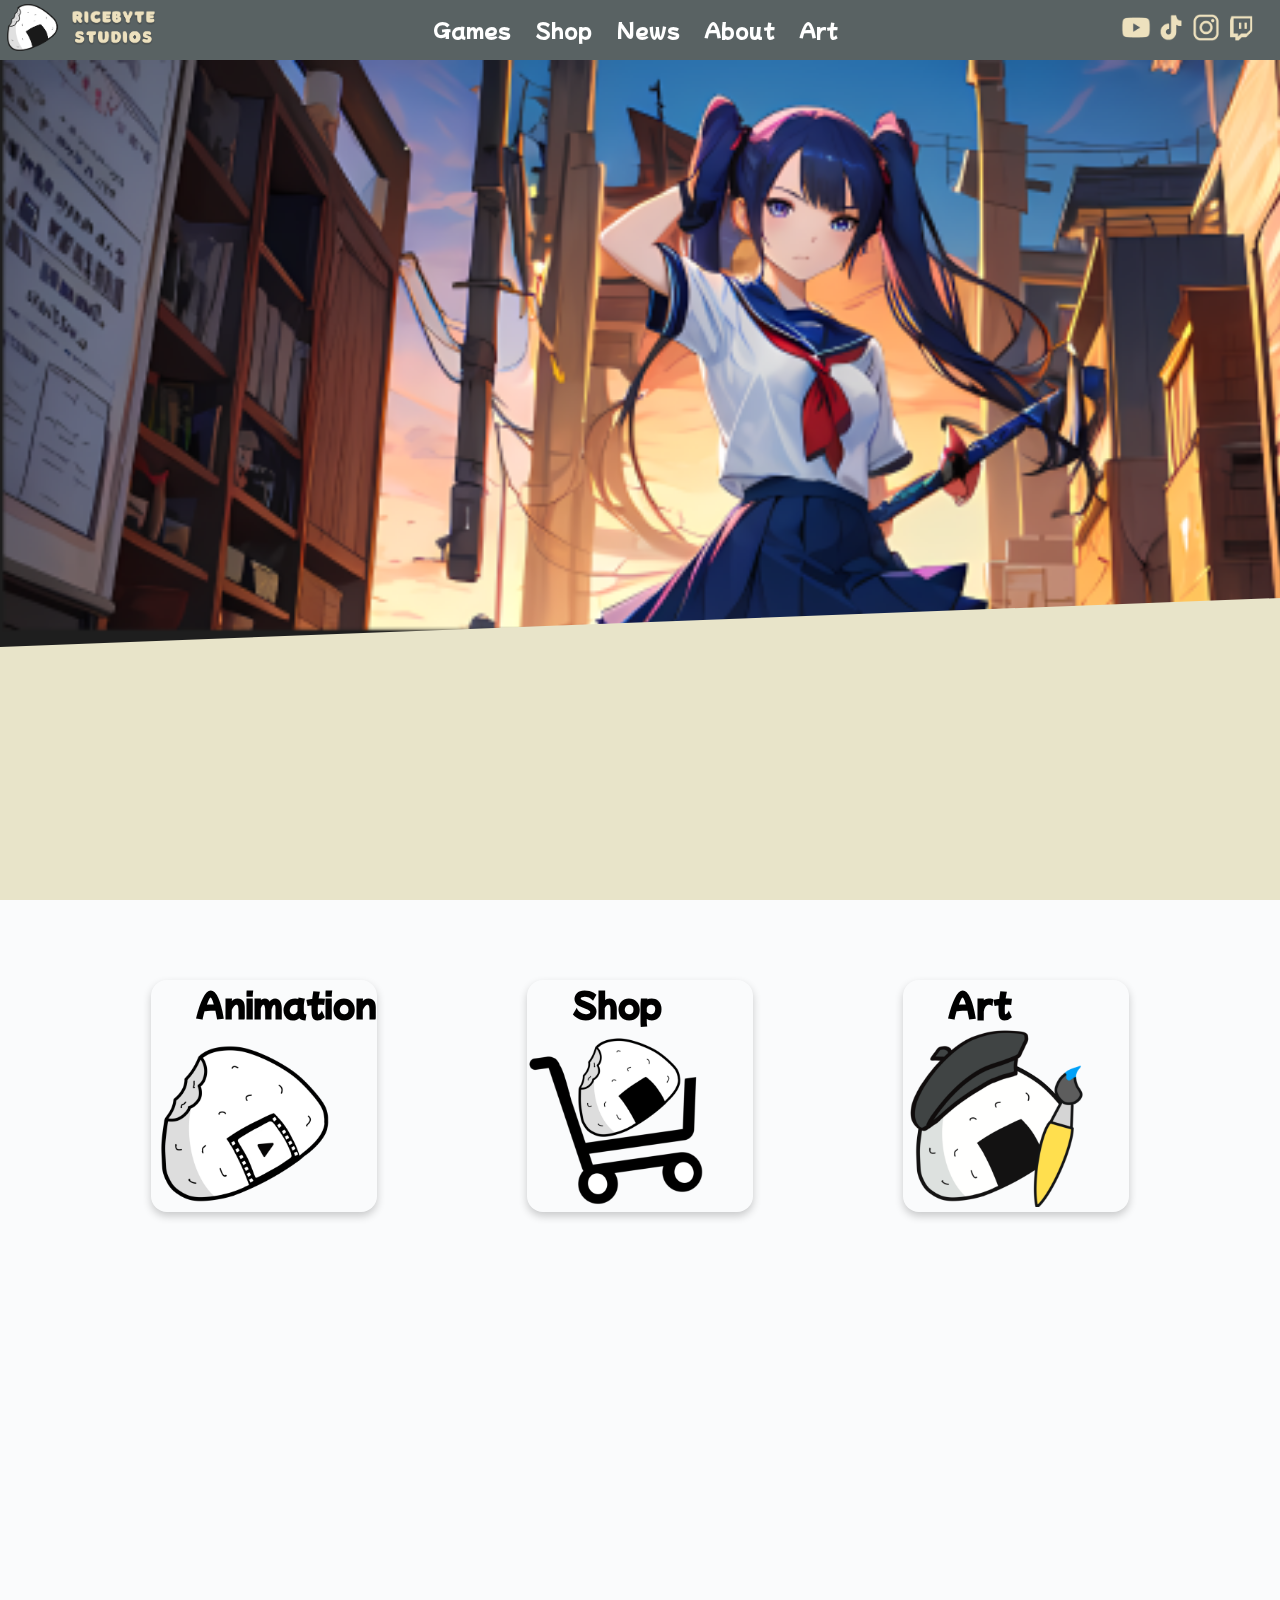
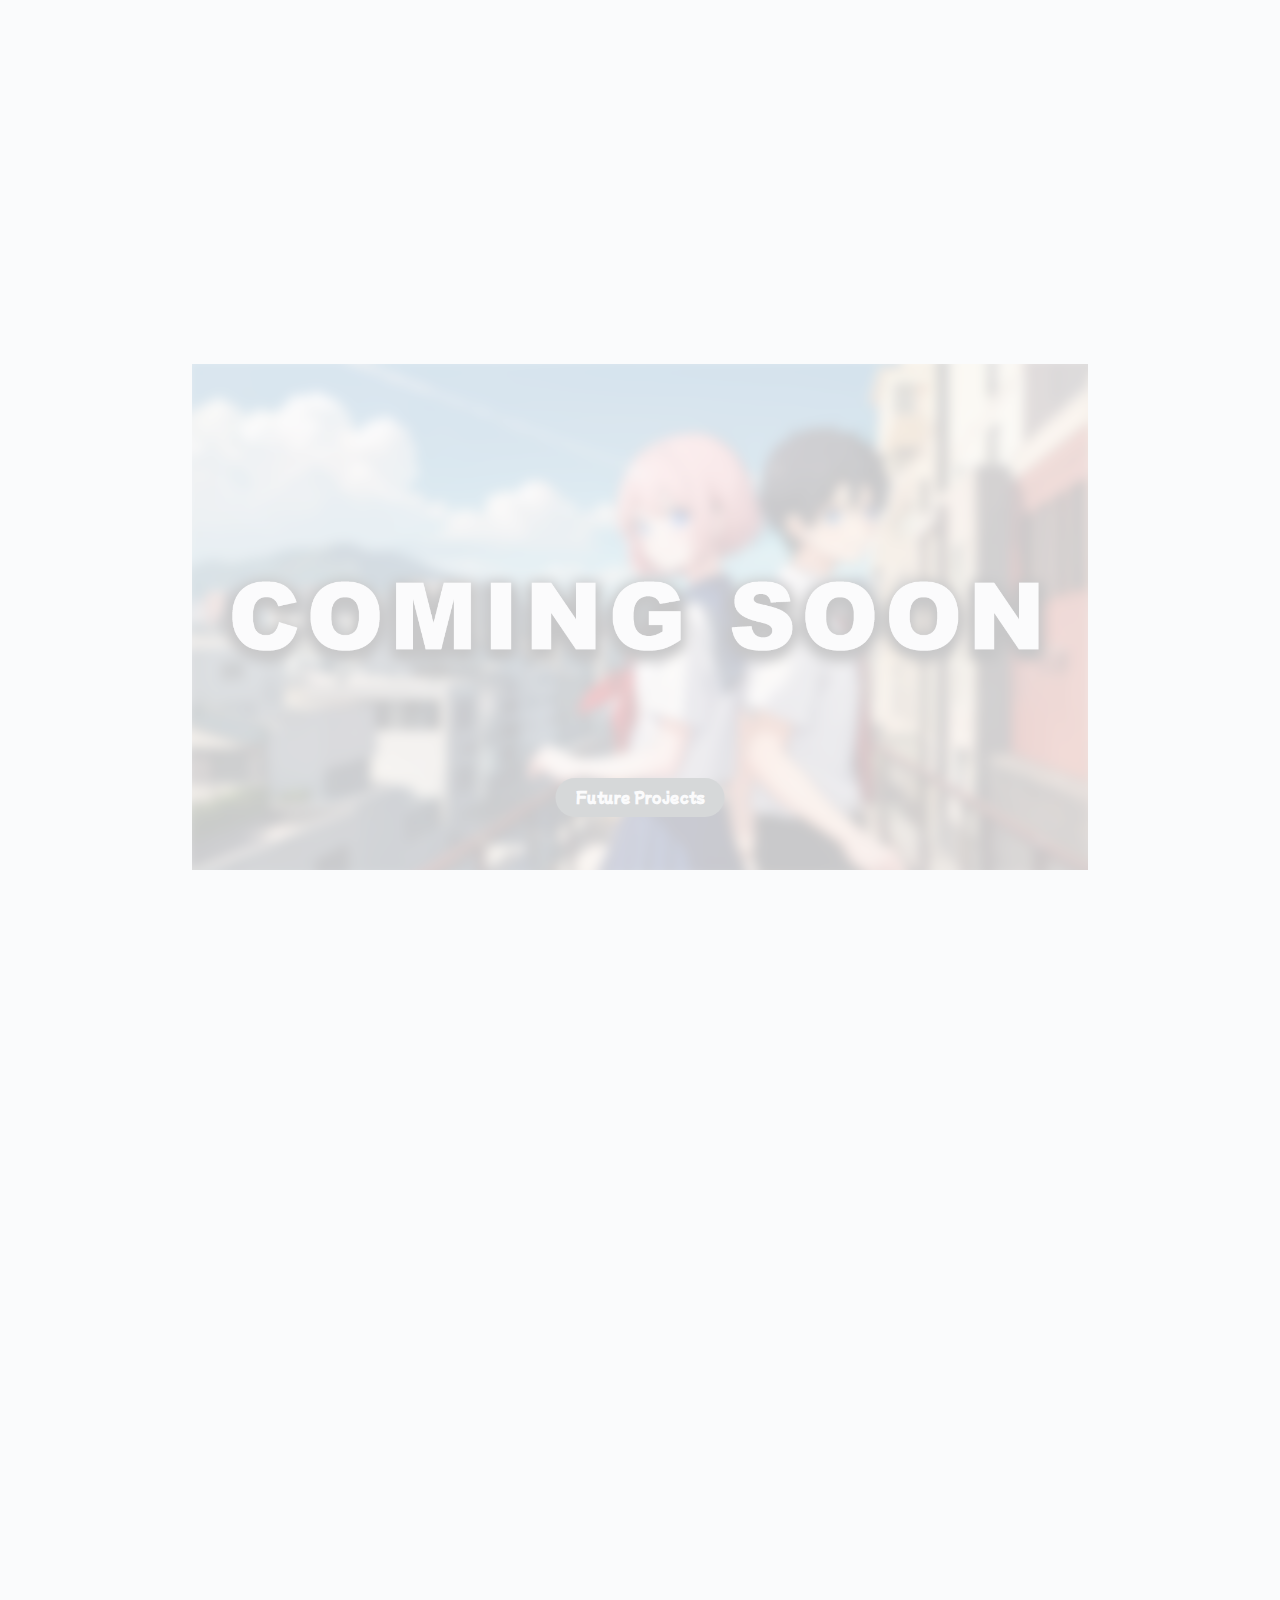
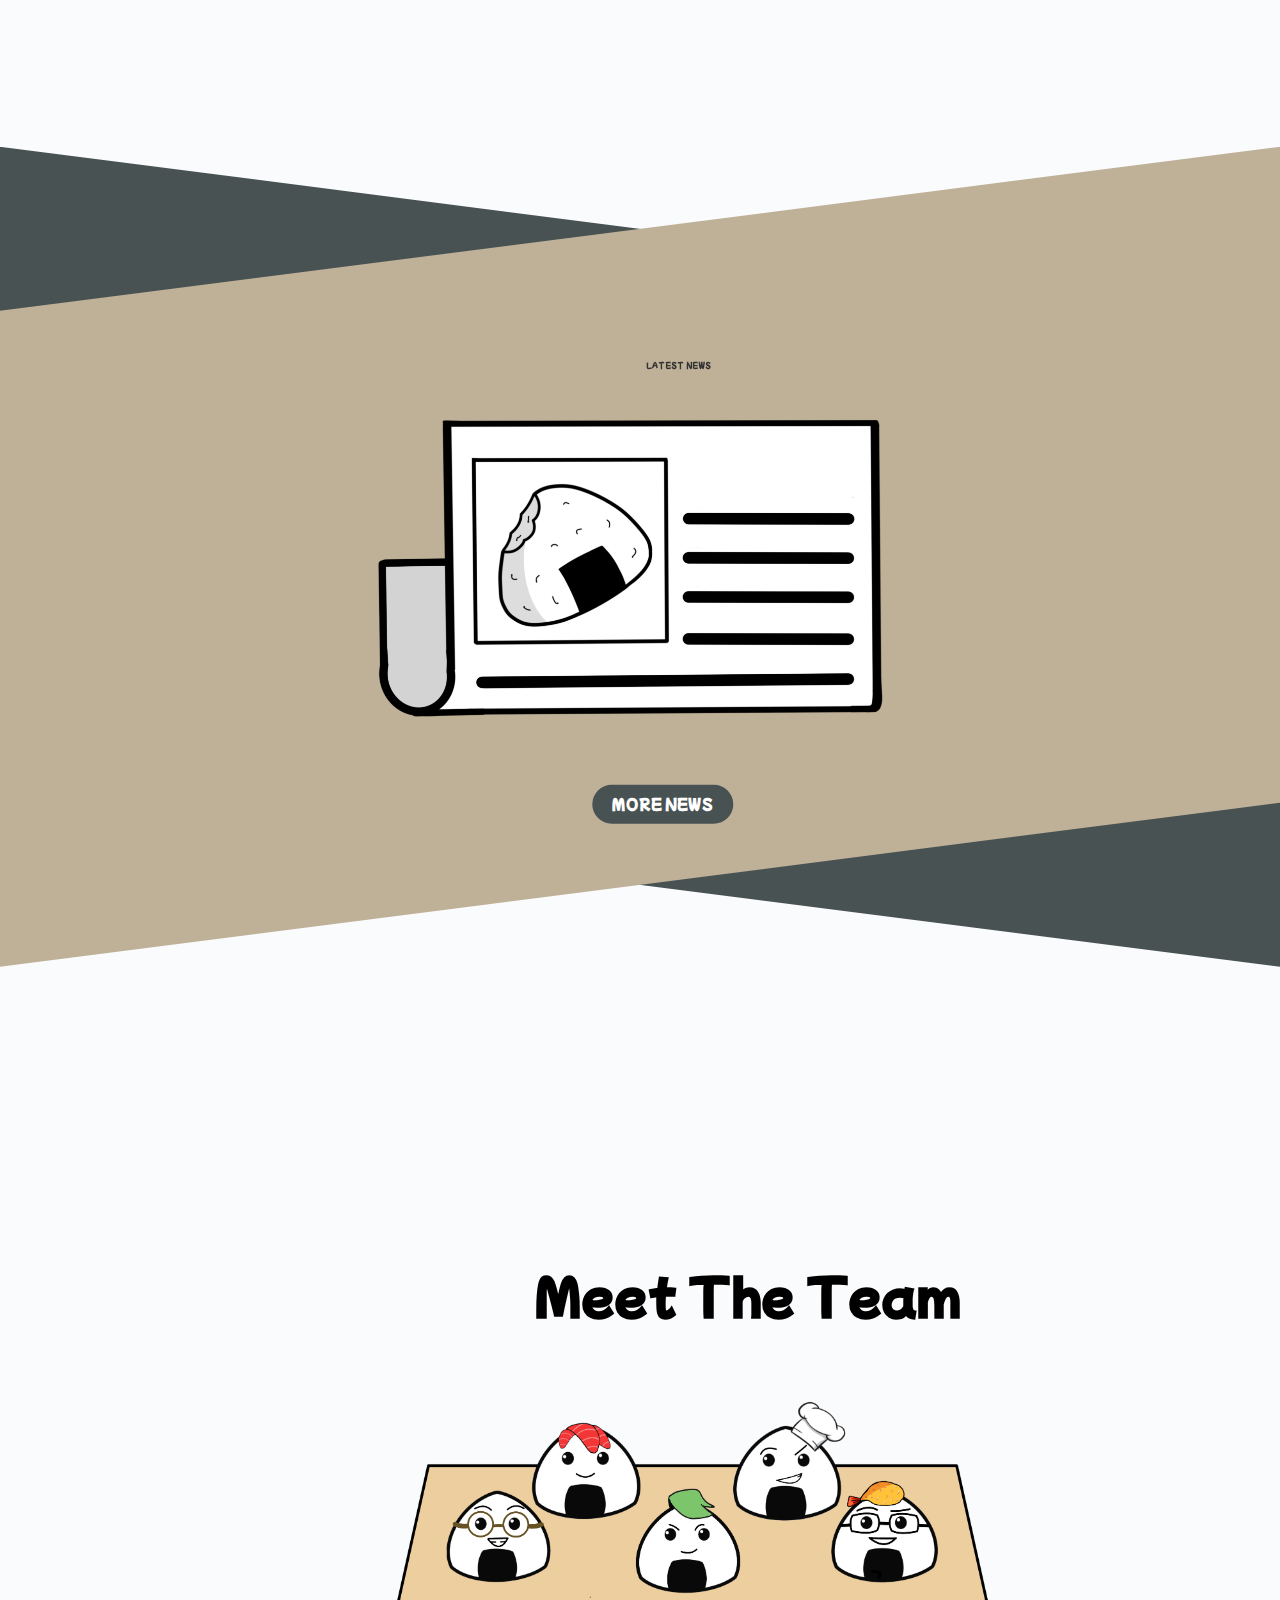
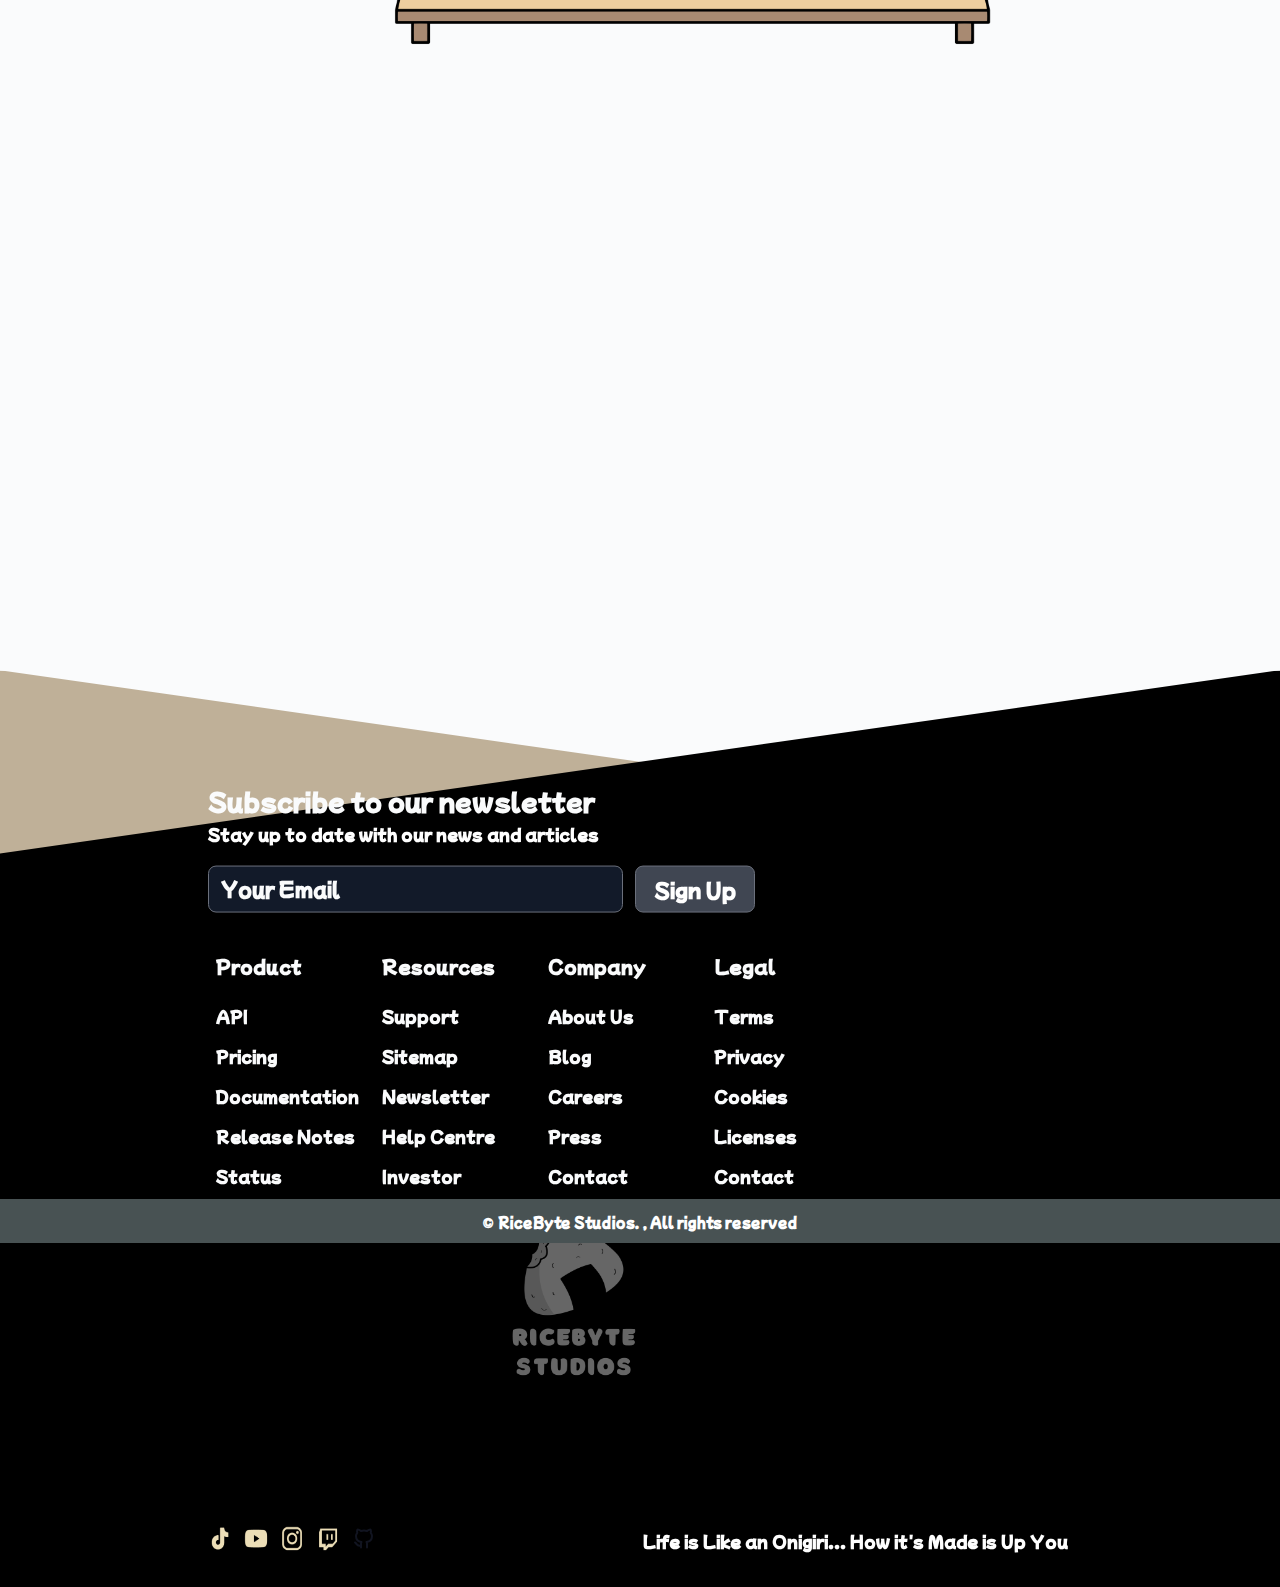
==== commit 5a5b8871: "Update index.html" ====
--- a/index.html
+++ b/index.html
@@ -112,7 +112,7 @@
     <div class="image-container">
       <h3>LATEST NEWS</h3>
       <img src="images/news.PNG" alt="Centered Image">
-      <button class="Button rounded-corners">MORE NEWS</button>
+      <a href="https://youtube.com/@ricebytestudios?si=kQSjF2X-MU2OAHQI"><button class="Button rounded-corners">MORE NEWS</button></a>
     </div>
   </div>
 
--- a/style.css
+++ b/style.css
@@ -325,9 +325,10 @@
 @media (max-width: 599px) {
     .gallery .card {
         width: calc(50% - 20px); /* Adjust the width and gap for smaller screens */
-        min-width: 200px; /* Minimum card width */
+        min-width: 275px; /* Minimum card width */
         height: 400px; /* Adjust the height as needed */
         /* Add any other styles you want for 390px screens */
+        margin-top: 75%;
     }
 
     .gallery .card img {
@@ -340,6 +341,7 @@
         text-align: center;
         transform: translate(0%,-30%); /* Center horizontally */
     }
+
 }
 
 
@@ -407,7 +409,7 @@
 
 .edge--bottom img {
   display: block;
-  width: 100%;
+  width: 120%;
   height: auto;
   clip-path: polygon(0 0, 100% 0, 100% 90%, 0 100%);
   margin-top: 60px;
@@ -420,6 +422,25 @@
   text-align: center;
 }
 /*-=-=-=-=-=-=-=-=- Top Bottom Edge Background -=-=-=-=-=-=-=-=-*/
+
+
+@media (max-width: 599px) {
+    .edge--bottom{
+        width:100%;
+  height: 60%; /* Set the height of the image to 100% of the container */
+
+    }
+    .edge--bottom img {
+ width: 100%; /* Set the width of the image to 100% of the container */
+  height: 100%; /* Set the height of the image to 100% of the container */
+  object-fit: cover; /* This property centers the image and fills the container, cropping any excess */
+
+    }
+
+}
+
+
+
 
 
 
@@ -516,12 +537,13 @@
   .coming-container {
     height: 100vh; /* Set a different height for mobile screens */
     margin-bottom: 20px; /* Adjust margin for mobile screens */
-    transform: translateY(-5%);
+    transform: translateY(50%);
   }
 
   .coming-container img {
-    max-width: 80%; /* Adjust the maximum width for mobile screens */
-    max-height: 80%; /* Adjust the maximum height for mobile screens */
+    max-width: 100%; /* Adjust the maximum width for mobile screens */
+    max-height: 100%; /* Adjust the maximum height for mobile screens */
+    height: 50%;
     margin-top: 50px; /* Adjust the margin for mobile screens */
   }
 
@@ -530,7 +552,7 @@
 padding: 5px 10px;
 bottom: 125px; /* Adjust the vertical position for mobile */
 font-size: 10px;
-transform: translate(-50%, -800%);
+transform: translate(-50%, -600%);
     }
 
       body {
@@ -731,15 +753,15 @@
 /* Mobile styles */
 @media (max-width: 599px) {
     .layered-background{
-        max-height: 50vh;
-        transform: translateY(0%);
+        max-height: 55vh;
+        transform: translateY(100%);
     }
   .image-container {
     text-align: center; /* Center content horizontally for mobile */
   }
 
   .image-container img {
-    max-width: 60%; /* Reduce the maximum image width for mobile */
+    width: 95%; /* Reduce the maximum image width for mobile */
   }
 
 /* Center title and button both horizontally and vertically for mobile */
@@ -750,7 +772,7 @@
 }
 
 .Button {
-transform: translate(-56%,-180%);
+transform: translate(-56%,-200%);
  
     max-width: 50%;
 
@@ -894,18 +916,19 @@
         margin: 20px auto; /* Center the gallery horizontally and add some top margin */
         padding: 10px; /* Reduced padding for smaller screens */
         margin-left: 10%;
-        transform: translate(-47%, 200%);
+        transform: translate(-60%, 300%);
     }
 
 
     .team img {
-        max-width: 150%; /* Reduce the maximum image width for mobile */
+        max-width: 200%; /* Reduce the maximum image width for mobile */
+        
     }
 
     .team h3 {
         text-align: center;
         font-size: 18px; /* Smaller font size for mobile screens */
-        transform: translateX(23%);
+        transform: translateX(45%);
     }
   
 }
@@ -990,6 +1013,7 @@
     align-items: center;
     flex-direction: column;
     margin-top: 60%;
+
 }
 
 
@@ -1117,6 +1141,7 @@
     gap: 16px;
     color: var(--text-color);
     margin-bottom: 60px;
+    transform: translateX(70%);
 }
 /*
 .footer-logo svg {
@@ -1128,8 +1153,8 @@
 
 .footer-logo {
   position: relative;
-  max-width: 30%; /* Adjust the maximum width of the image */
-  max-height: 30%; /* Adjust the maximum height of the image */
+  max-width: 35%; /* Adjust the maximum width of the image */
+  max-height: 35%; /* Adjust the maximum height of the image */
 
 }
 
@@ -1229,10 +1254,54 @@
 }
 
 
+@media (max-width: 599px) {
+.layered-background2{
+    transform: translateY(40%);
+max-height: 100%;
+
+ max-width: 100%;
+
+
+
+}
+.footer-logo img{
+display: none;
+
+}
+.footer-subscribe input{
+    width:40%;
+}
+
+.footer-wrapper{
+    transform: translate(0%,10%);
+
+}
+.footer-subscribe{
+    font-size:50%;
+
+
+}
+.footer-columns{
+    font-size:60%;
+    width:200%;
+
+}
+.footer-bottom{
+margin-bottom: 50%;
+
+}
+
+    }
+
+
+
+
+
+
 
 /* Add this CSS to style the bottom bar */
 .bottom-bar {
-  position: absolute; /* Use absolute positioning */
+  position: relative; /* Use fixed positioning */
   bottom: 0;
   left: 0;
   width: 100%;
@@ -1241,12 +1310,13 @@
   text-align: center;
   padding: 10px 0; /* Adjust padding as needed */
   z-index: 1000; /* Adjust the z-index to ensure it's on top of other content */
-  transform: translateY(14009%);
+  margin-top: 27%;
 }
 
 @media (max-width: 599px) {
 .bottom-bar{
-    transform: translateY(13662%);
-}
-
-}
+    transform: translateY(800%);
+}
+
+    }
+
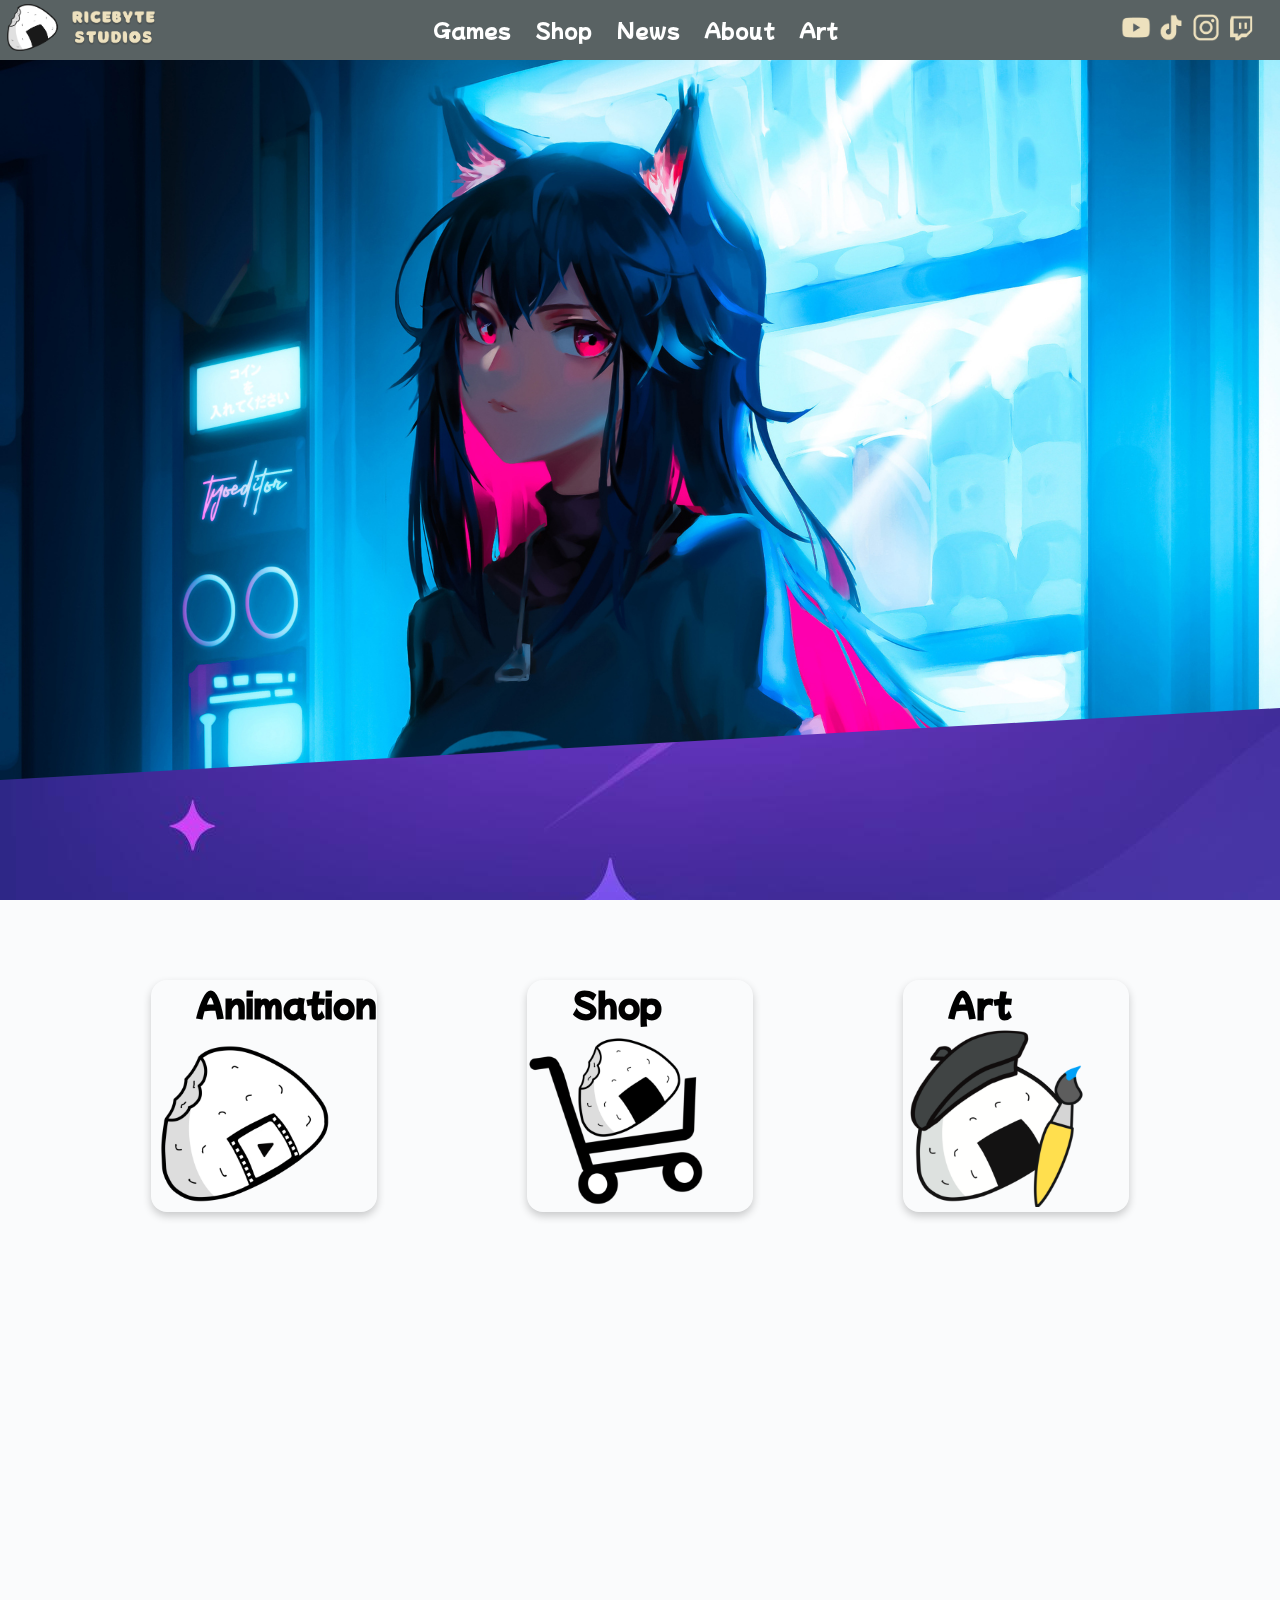
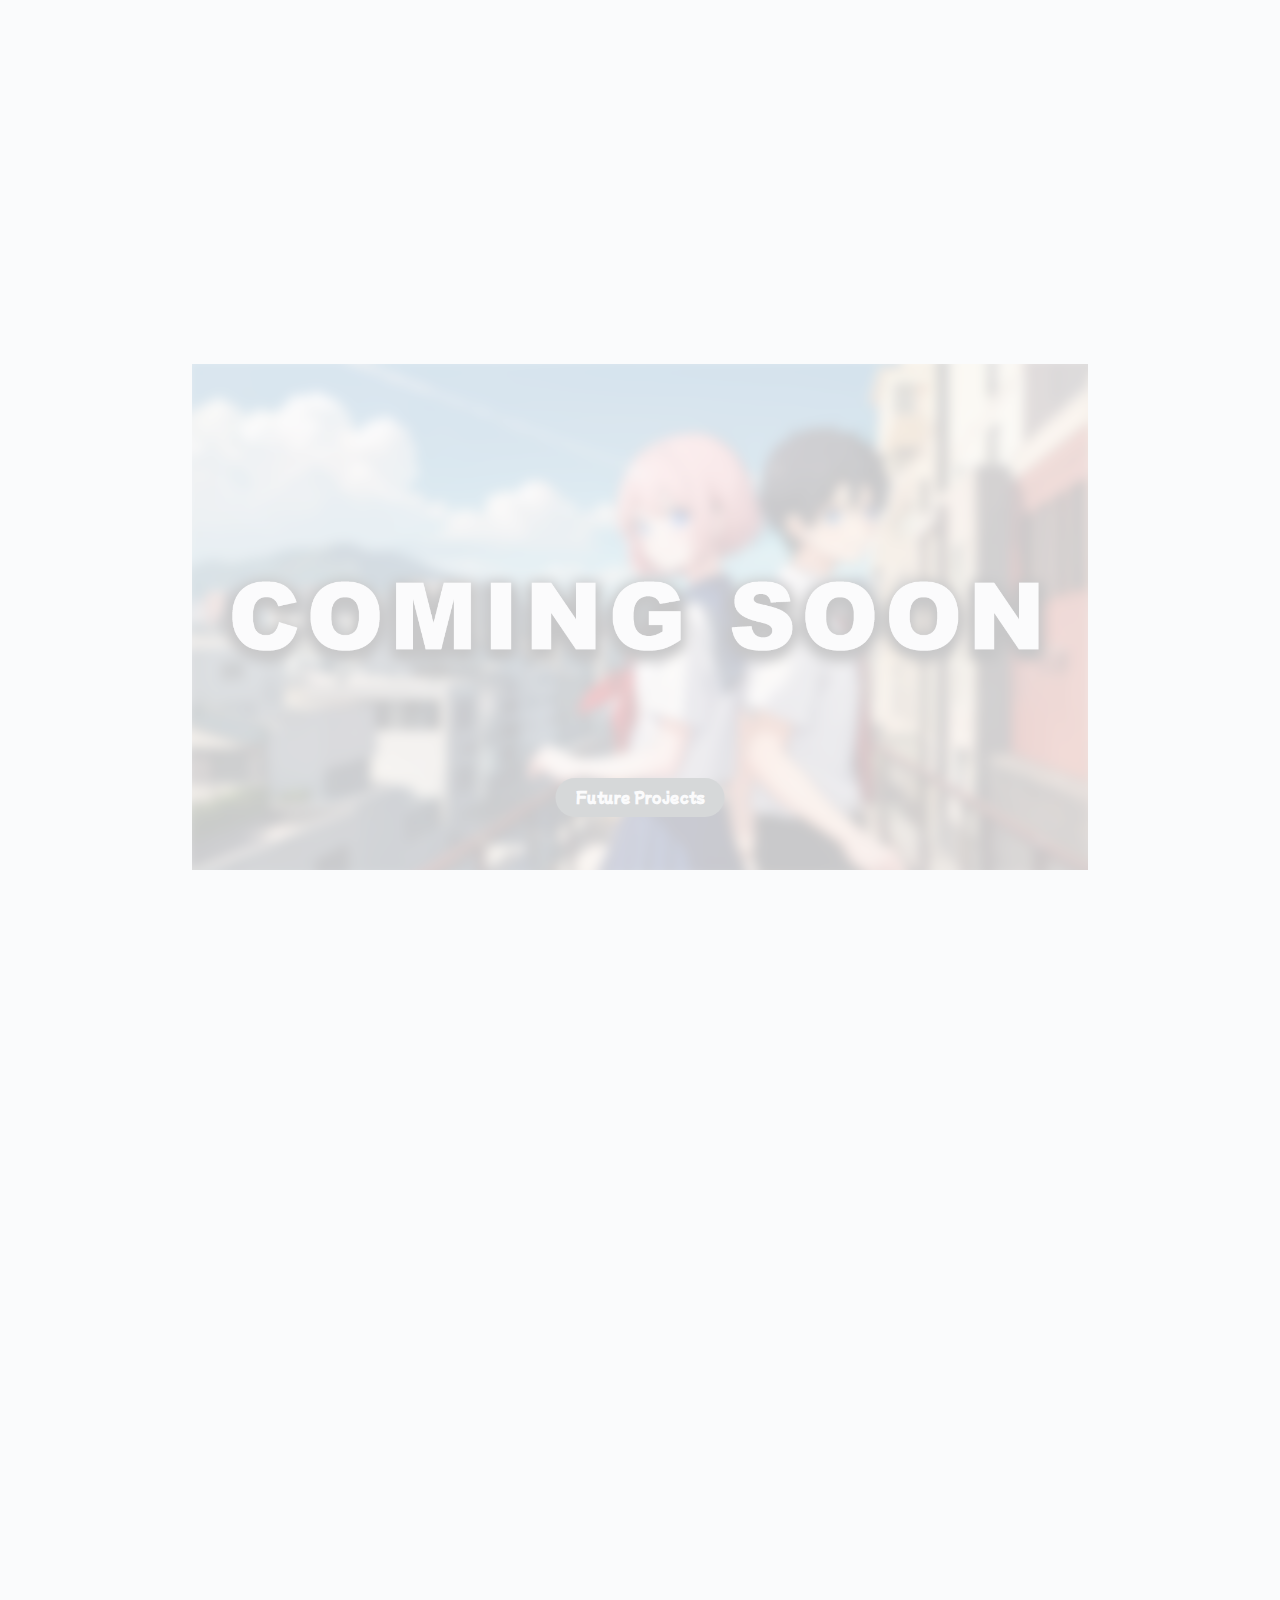
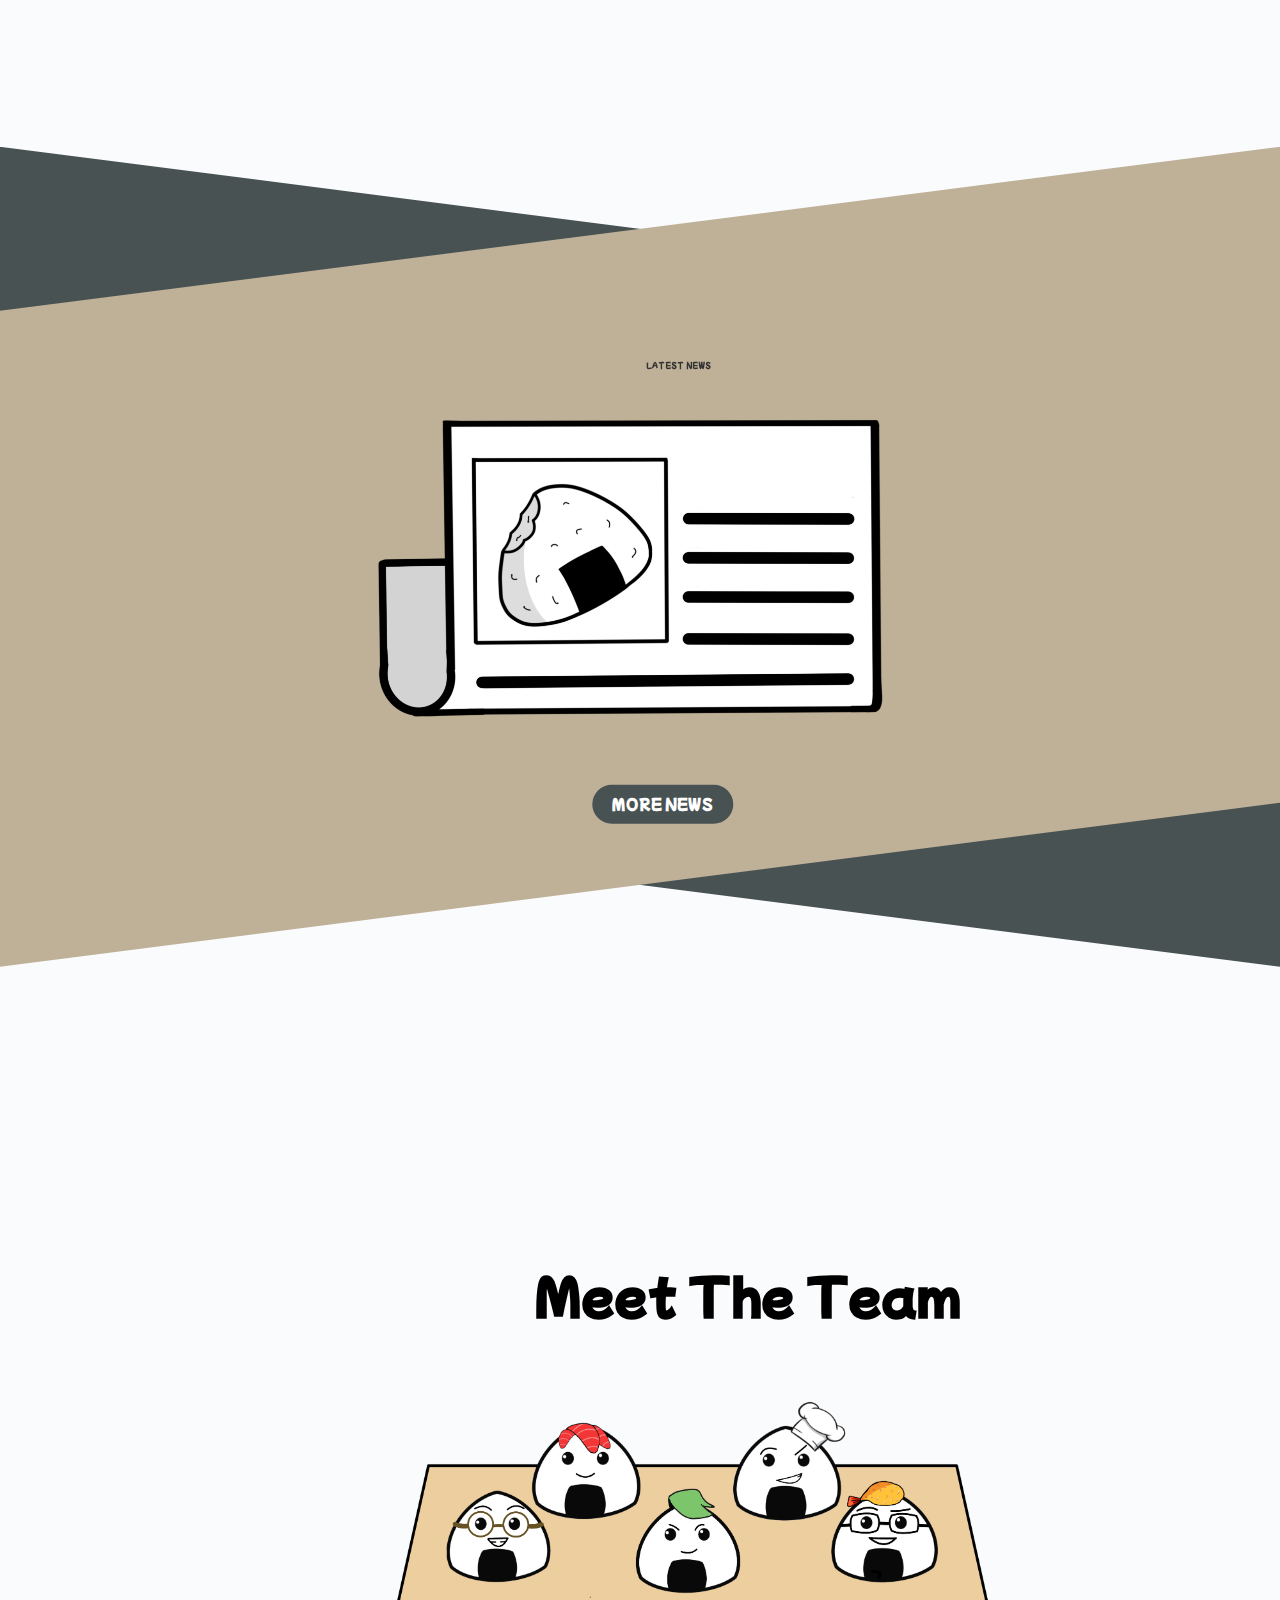
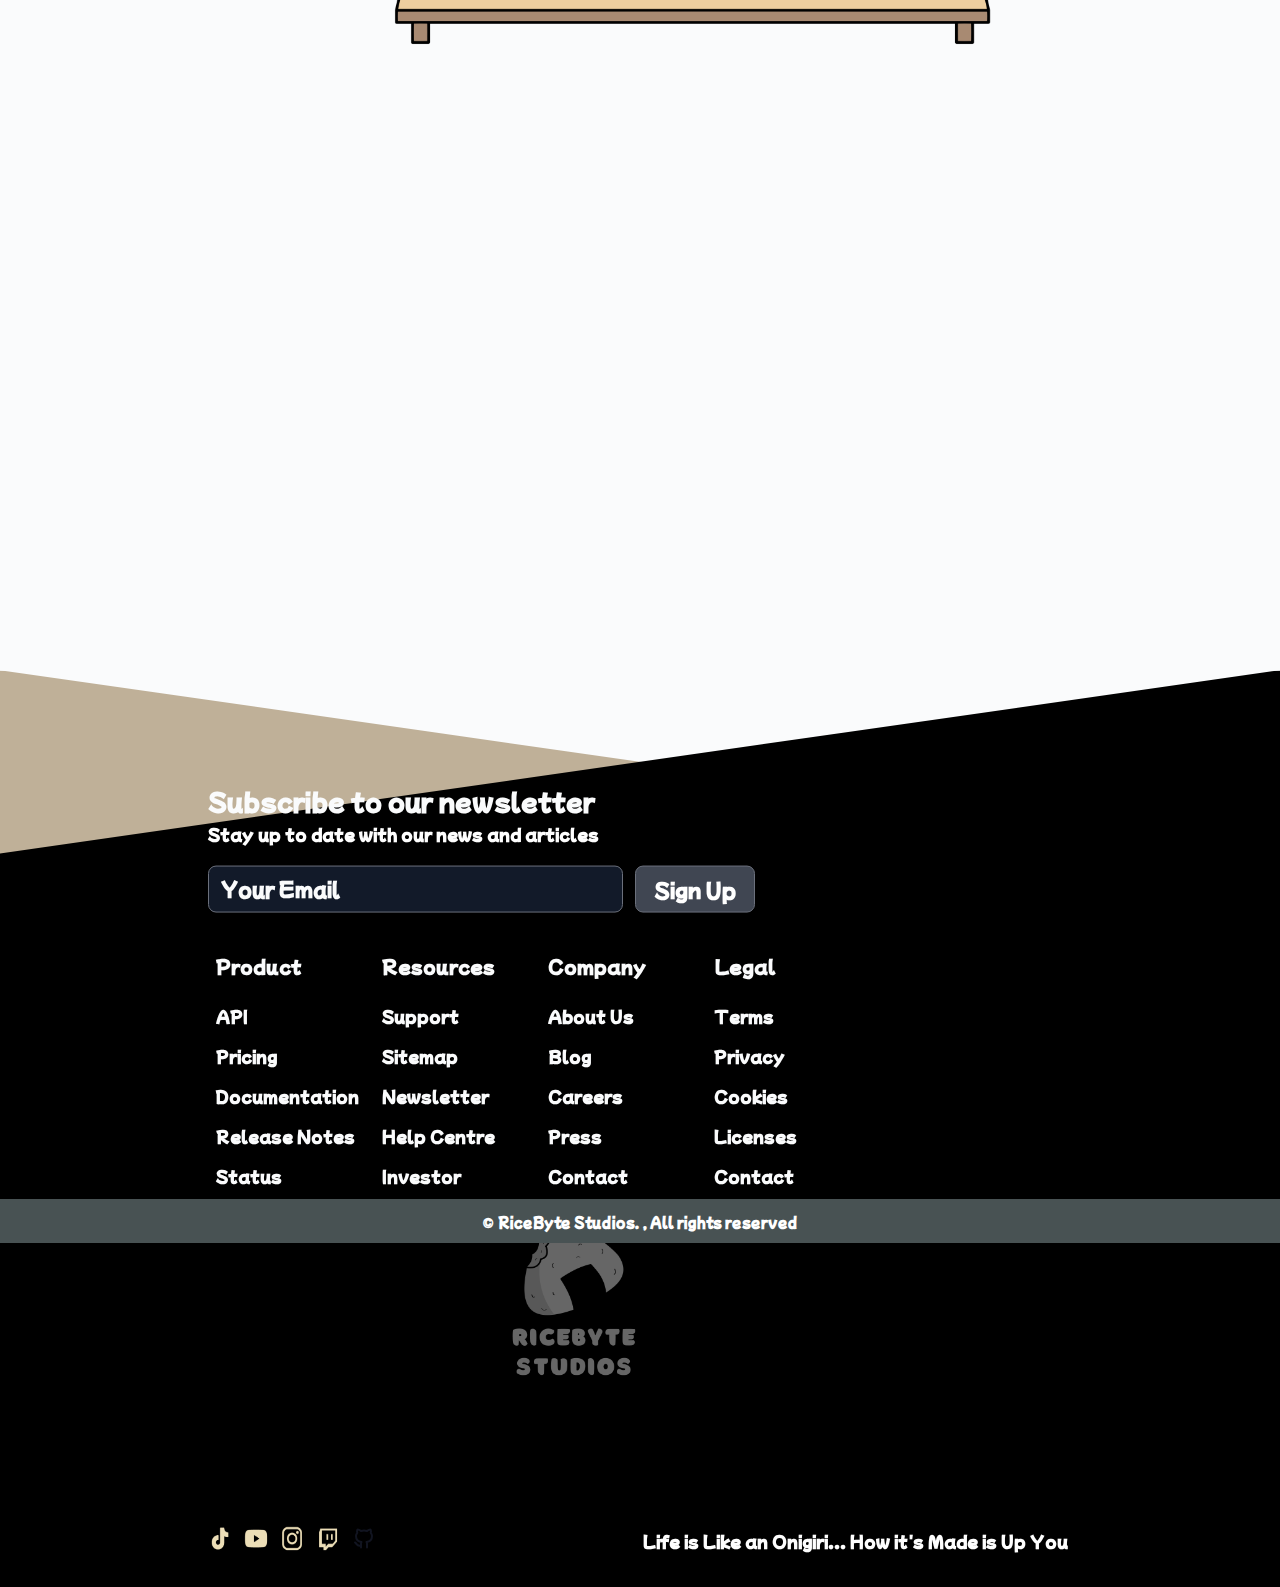
==== commit 624c664b: "Update index.html" ====
--- a/index.html
+++ b/index.html
@@ -62,7 +62,7 @@
     </div>
 
     <div class="edge--bottom">
-        <img src="images/banner.PNG" alt="Back Test" />
+        <img src="images/BANNER2.jpg" alt="Back Test" />
     </div>
 
 
--- a/style.css
+++ b/style.css
@@ -36,6 +36,7 @@
     left: 0;
     width: 100%;
     height: calc(100vh - var(--navbar-height)); /* Calculate the height minus the menu__bar height */
+    background-image: url(background.jpg);
     background-color: #E8E4C9; /* Set your desired background color */
     z-index: -2; /* Place it behind other elements */
 }
@@ -409,8 +410,9 @@
 
 .edge--bottom img {
   display: block;
-  width: 120%;
+  max-width: 100%;
   height: auto;
+   width: 100%;
   clip-path: polygon(0 0, 100% 0, 100% 90%, 0 100%);
   margin-top: 60px;
   }
@@ -753,7 +755,7 @@
 /* Mobile styles */
 @media (max-width: 599px) {
     .layered-background{
-        max-height: 55vh;
+        max-height: 60vh;
         transform: translateY(100%);
     }
   .image-container {
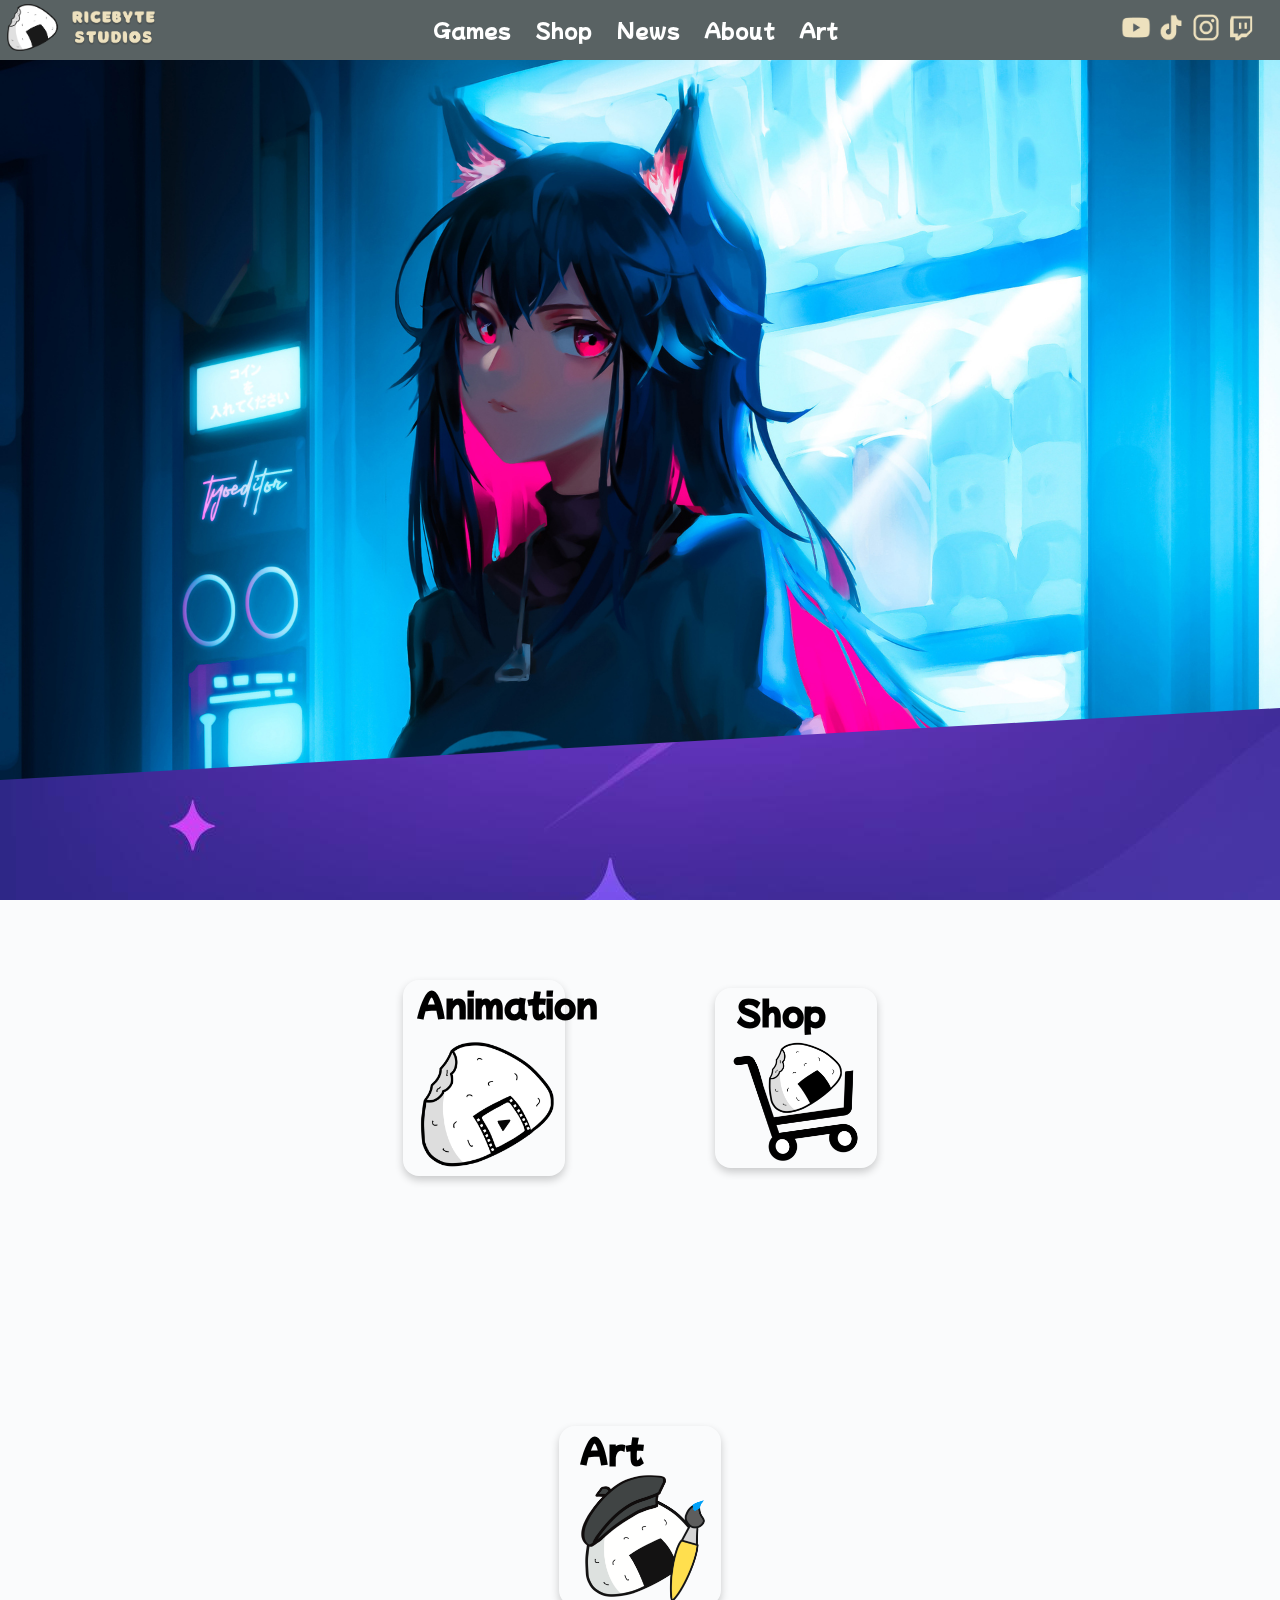
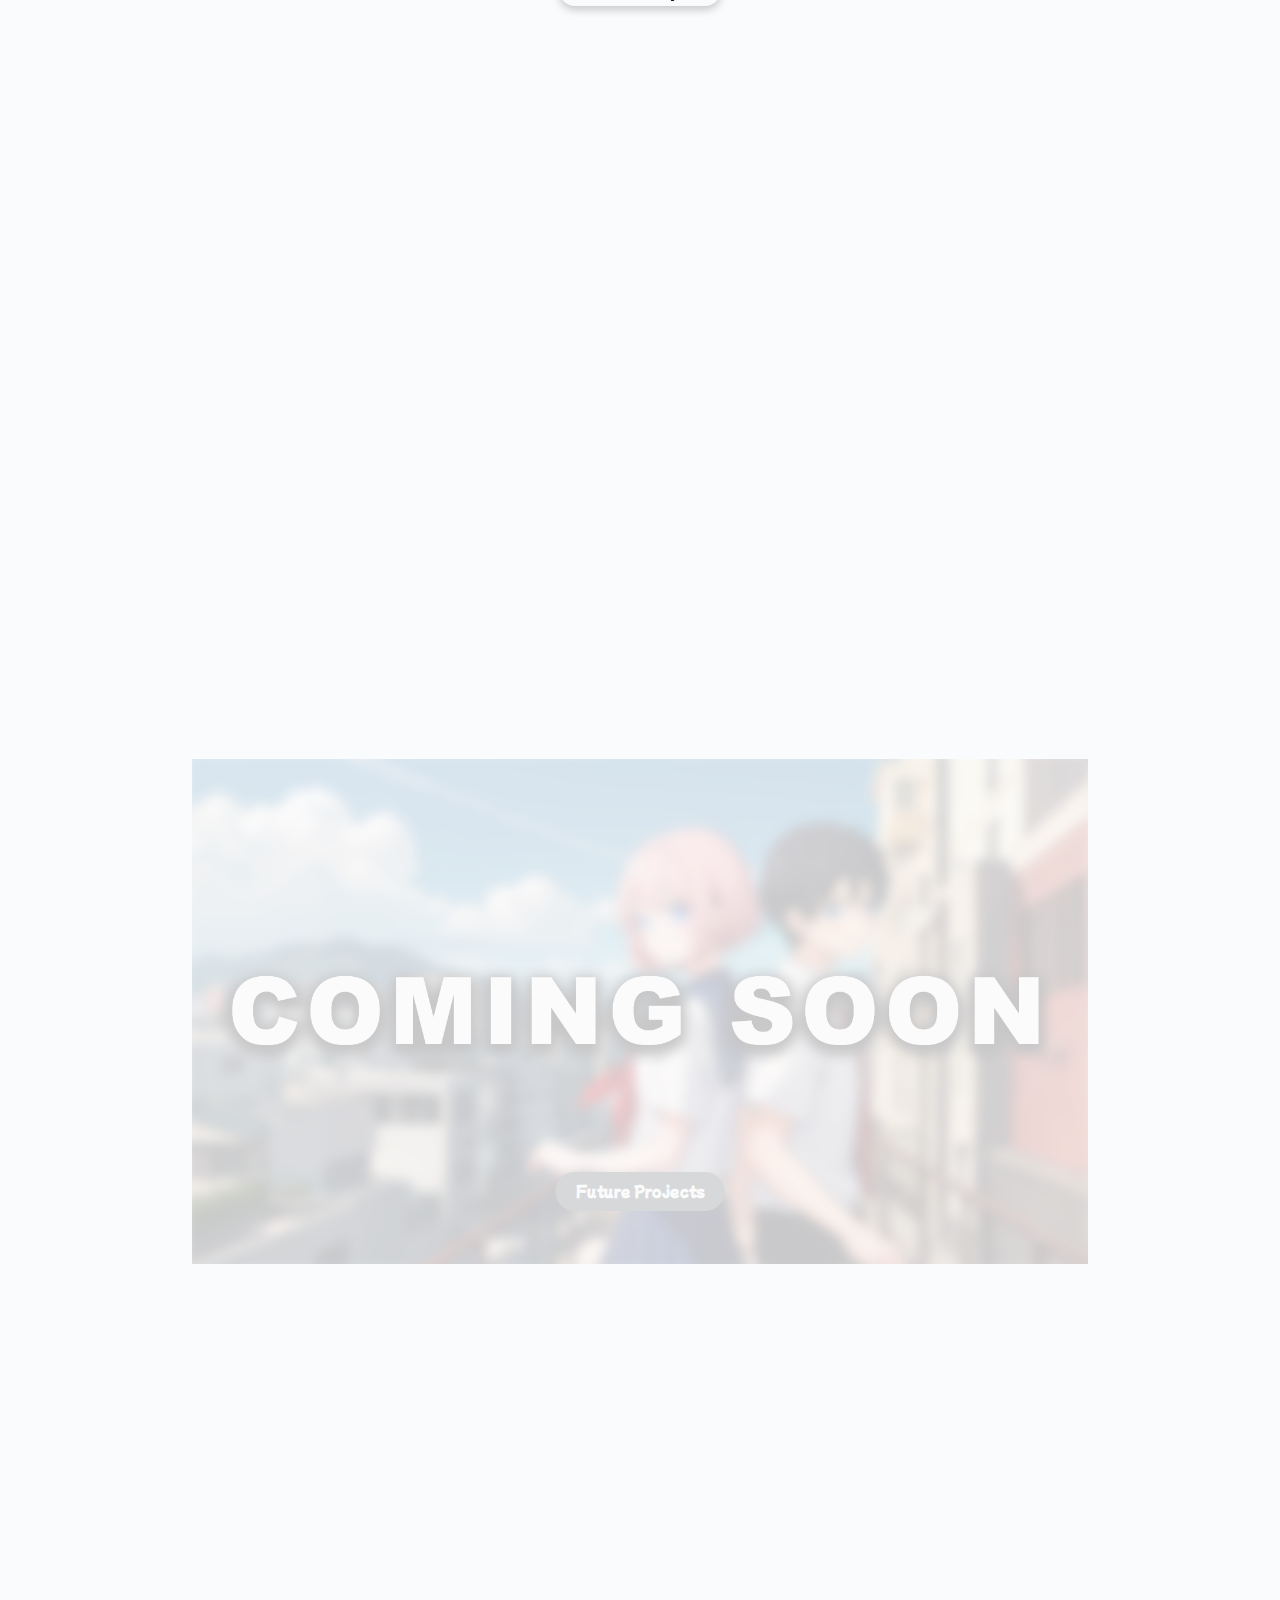
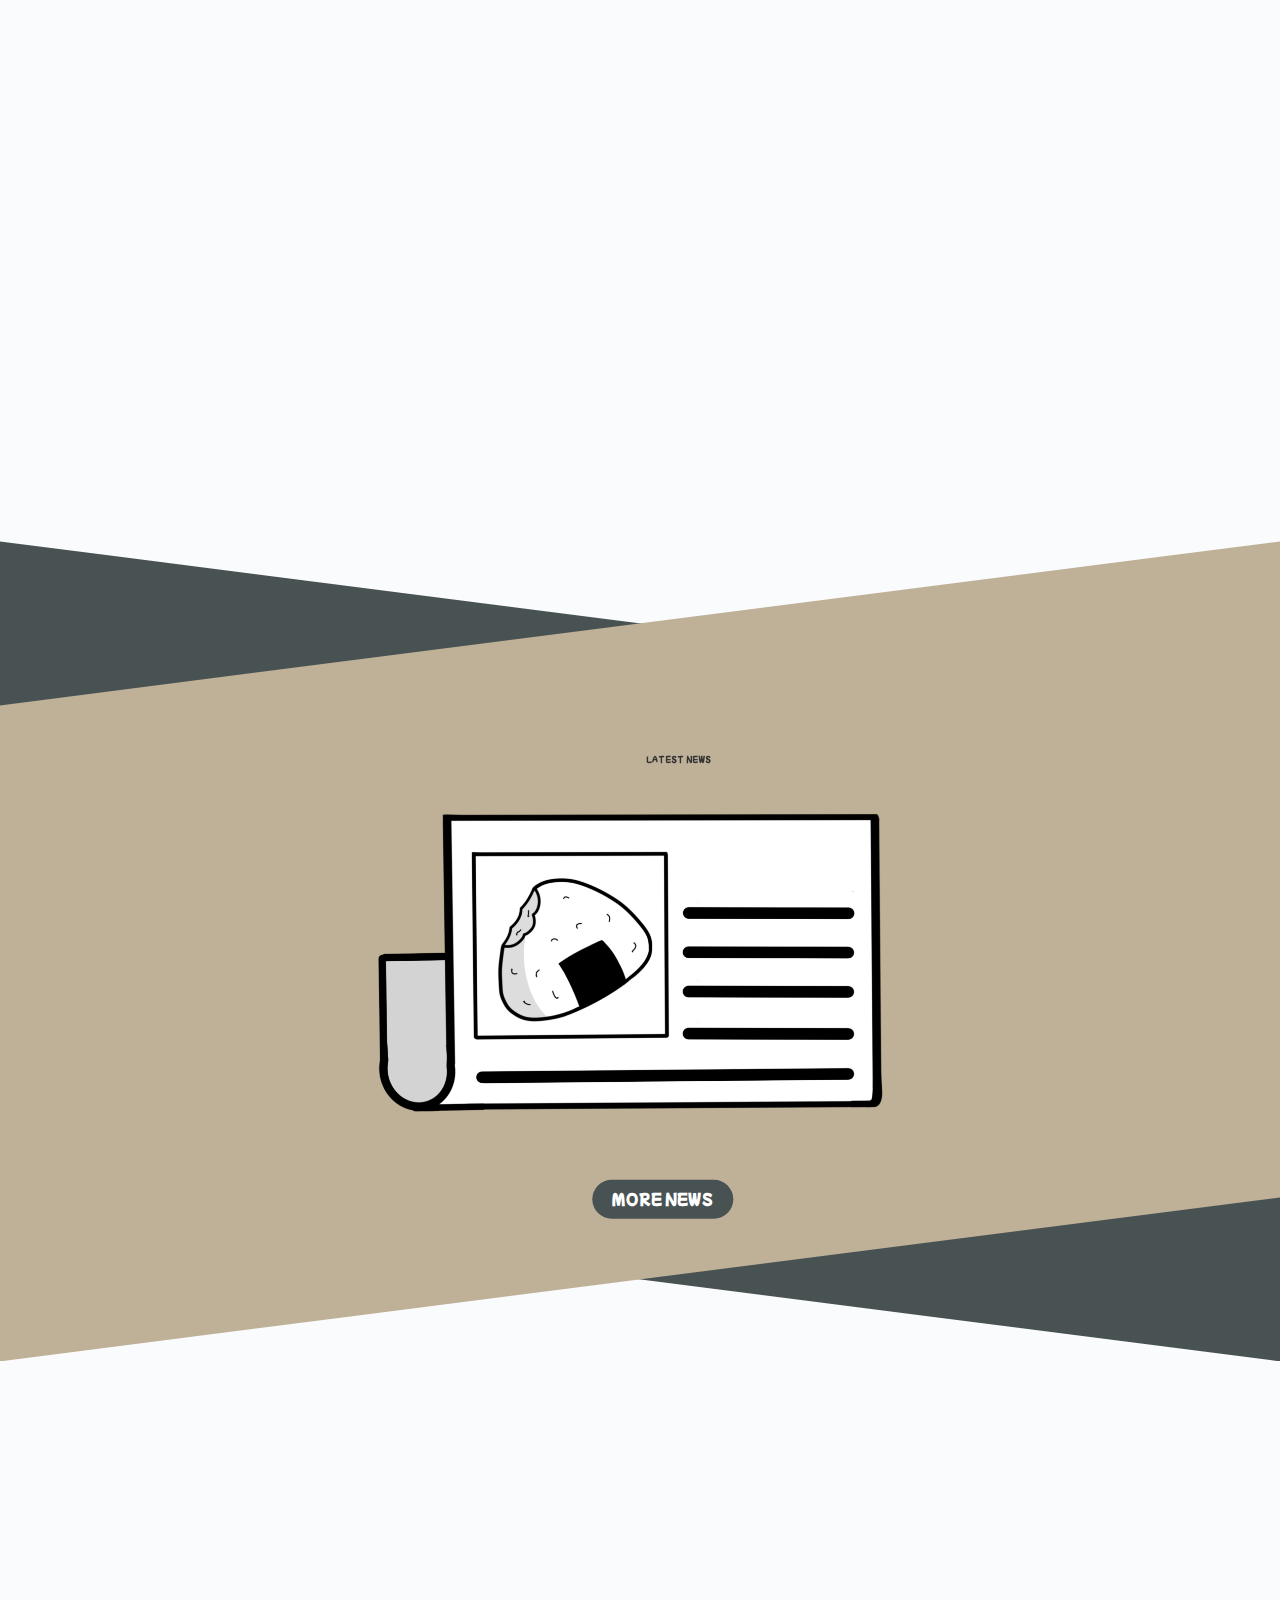
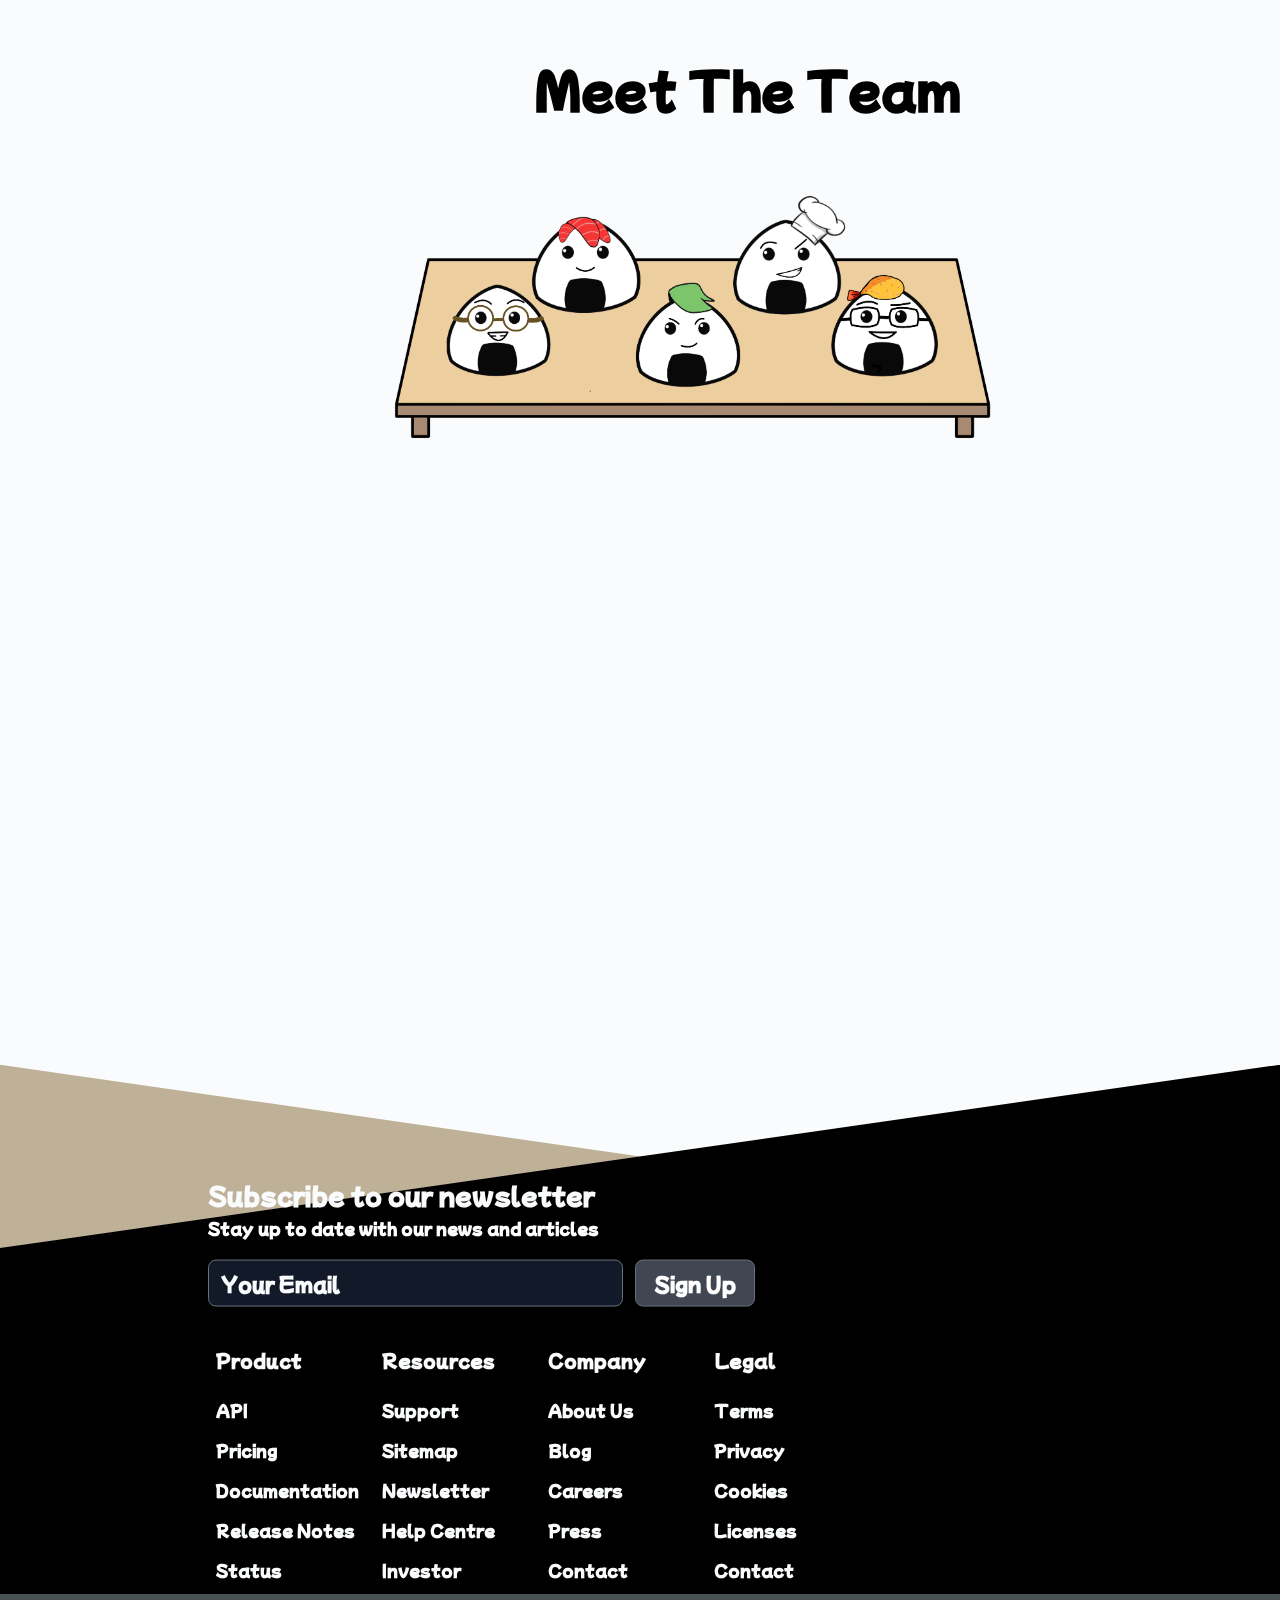
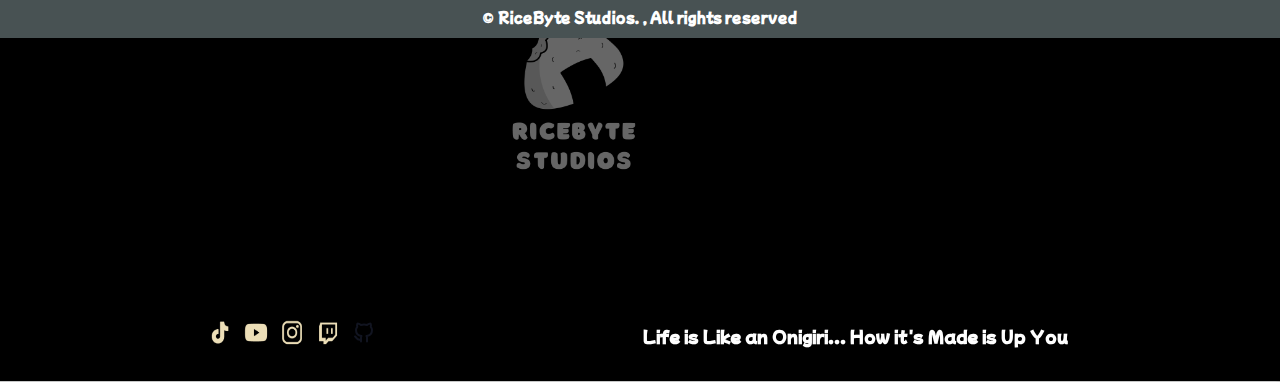
==== commit f1684c01: "Update index.html" ====
--- a/index.html
+++ b/index.html
@@ -39,13 +39,13 @@
                         <a href="https://www.redbubble.com/people/RiceByte/explore?page=1&sortOrder=recent" title="Shop">Shop</a>
                     </li>
                     <li>
-                        <a href="www.redbubble.com/people/RiceByte/explore?page=1&sortOrder=recent" title="News">News</a>
-                    </li>
-                    <li>
-                        <a href="#https://www.redbubble.com/people/RiceByte/explore?page=1&sortOrder=recent" title="About">About</a>
-                    </li>
-                    <li>
-                        <a href="#https://www.redbubble.com/people/RiceByte/explore?page=1&sortOrder=recent" title="Art">Art</a>
+                        <a href="news.html" title="News">News</a>
+                    </li>
+                    <li>
+                        <a href="https://www.redbubble.com/people/RiceByte/explore?page=1&sortOrder=recent" title="About">About</a>
+                    </li>
+                    <li>
+                        <a href="https://www.redbubble.com/people/RiceByte/explore?page=1&sortOrder=recent" title="Art">Art</a>
                     </li>
 
                     
@@ -112,7 +112,7 @@
     <div class="image-container">
       <h3>LATEST NEWS</h3>
       <img src="images/news.PNG" alt="Centered Image">
-      <a href="https://youtube.com/@ricebytestudios?si=kQSjF2X-MU2OAHQI"><button class="Button rounded-corners">MORE NEWS</button></a>
+      <a href="news.html"><button class="Button rounded-corners">MORE NEWS</button></a>
     </div>
   </div>
 
@@ -157,7 +157,7 @@
                         <button>
                             Sign Up
                         </button>
-                    </div>
+                    </div> 
                 </section>
                 <div class="footer-columns">
                     <section>
@@ -268,23 +268,23 @@
                     <div class='social-links'>
                         <ul>
                             <li>
-                                <a href="#" title="Instagram">
+                                <a href="https://www.tiktok.com/@ricebyte" title="TIKTOKLOGO">
                                     <img src="images/TIKTOKLOGO.png" alt='Instagram'>                       
                                 </a>
                             </li>
                             <li>
-                                <a href="#" title="Linkedin">
-                                    <img src="images/YOUTLOGO.png" alt='Linkedin'>
-                                </a>
-                            </li>
-                            <li>
-                                <a href="#" title="Twitter">
-                                    <img src="images/INSTALOGO.png" alt='Twitter'>
-                                </a>
-                            </li>
-                            <li>
-                                <a href="#" title="Youtube">
-                                    <img src="images/TWITCHLOGOO.png" alt='YouTube'>
+                                <a href="https://youtube.com/@ricebytestudios?si=kQSjF2X-MU2OAHQI" title="Youtube">
+                                    <img src="images/YOUTLOGO.png" alt='Youtube'>
+                                </a>
+                            </li>
+                            <li>
+                                <a href="https://instagram.com/ricebytestudios?igshid=MzRlODBiNWFlZA==" title="Instgram">
+                                    <img src="images/INSTALOGO.png" alt='Instagram'>
+                                </a>
+                            </li>
+                            <li>
+                                <a href="https://www.twitch.tv/NEVI_LIVE" title="Twitch">
+                                    <img src="images/TWITCHLOGOO.png" alt='Twitch'>
                                 </a>
                             </li>
                             <li>
--- a/style.css
+++ b/style.css
@@ -37,6 +37,7 @@
     width: 100%;
     height: calc(100vh - var(--navbar-height)); /* Calculate the height minus the menu__bar height */
     background-image: url(background.jpg);
+    background-repeat: repeat /* Will be taken out, testing */
     background-color: #E8E4C9; /* Set your desired background color */
     z-index: -2; /* Place it behind other elements */
 }
@@ -262,7 +263,7 @@
     gap: 150px; /* Adjust the gap as needed */
     justify-content: center; /* Center the cards horizontally */
     align-items: center; /* Center the cards vertically */
-    max-width: 80%; /* Prevent horizontal overflow */
+    max-width: 60%; /* Prevent horizontal overflow */
     margin: 0 auto; /* Center the gallery horizontally */
     padding: 20px; /* Add padding as needed */
      z-index: -3;
@@ -276,7 +277,7 @@
 .card {
     /* Adjust the width and height properties to control the card size */
     width: calc(25% - 20px); /* Adjust the width and gap as needed */
-    min-width: 200px; /* Minimum card width */
+    min-width: 20%; /* Minimum card width */
     border-radius: 16px;
     transition: 1000ms all;
     transform-origin: center left;
@@ -297,13 +298,14 @@
     max-height: 100%; /* Limit the image height to match the card's height */
     object-fit: cover;
     border-radius: 8px;
+    transform: translateX(13%);
 
 }
 
 .card h3 {
     font-size: 200%;
     margin-left: 0px;
-    transform: translateX(20%);
+    transform: translateX(13%);
 }
 
 
@@ -335,6 +337,7 @@
     .gallery .card img {
         max-width: 100%; /* Adjust the maximum image width for 390px screens */
         /* Adjust other image styles as needed */
+        transform: translateX(-2%);
     }
 
     .card h3 {
@@ -344,12 +347,12 @@
     }
 
 }
-
-
-
-
-
-
+@media screen and (min-width: 2500px) {
+    .card h3 {
+        text-align: center;
+        transform: translateX(-10%);
+    }
+}
 
 
 
@@ -935,7 +938,13 @@
   
 }
 
-
+@media screen and (min-width: 2500px) {
+
+    .team h3{
+        transform: translate(31%, -40%);
+    }
+
+}
 
 
 
@@ -1322,3 +1331,16 @@
 
     }
 
+@media screen and (min-width: 2500px) {
+.footer-wrapper{
+    transform: translateY(5%);
+    margin-bottom: 1%;
+
+}
+
+.bottom-bar{
+    margin-top: 24.5%;
+}
+
+
+}
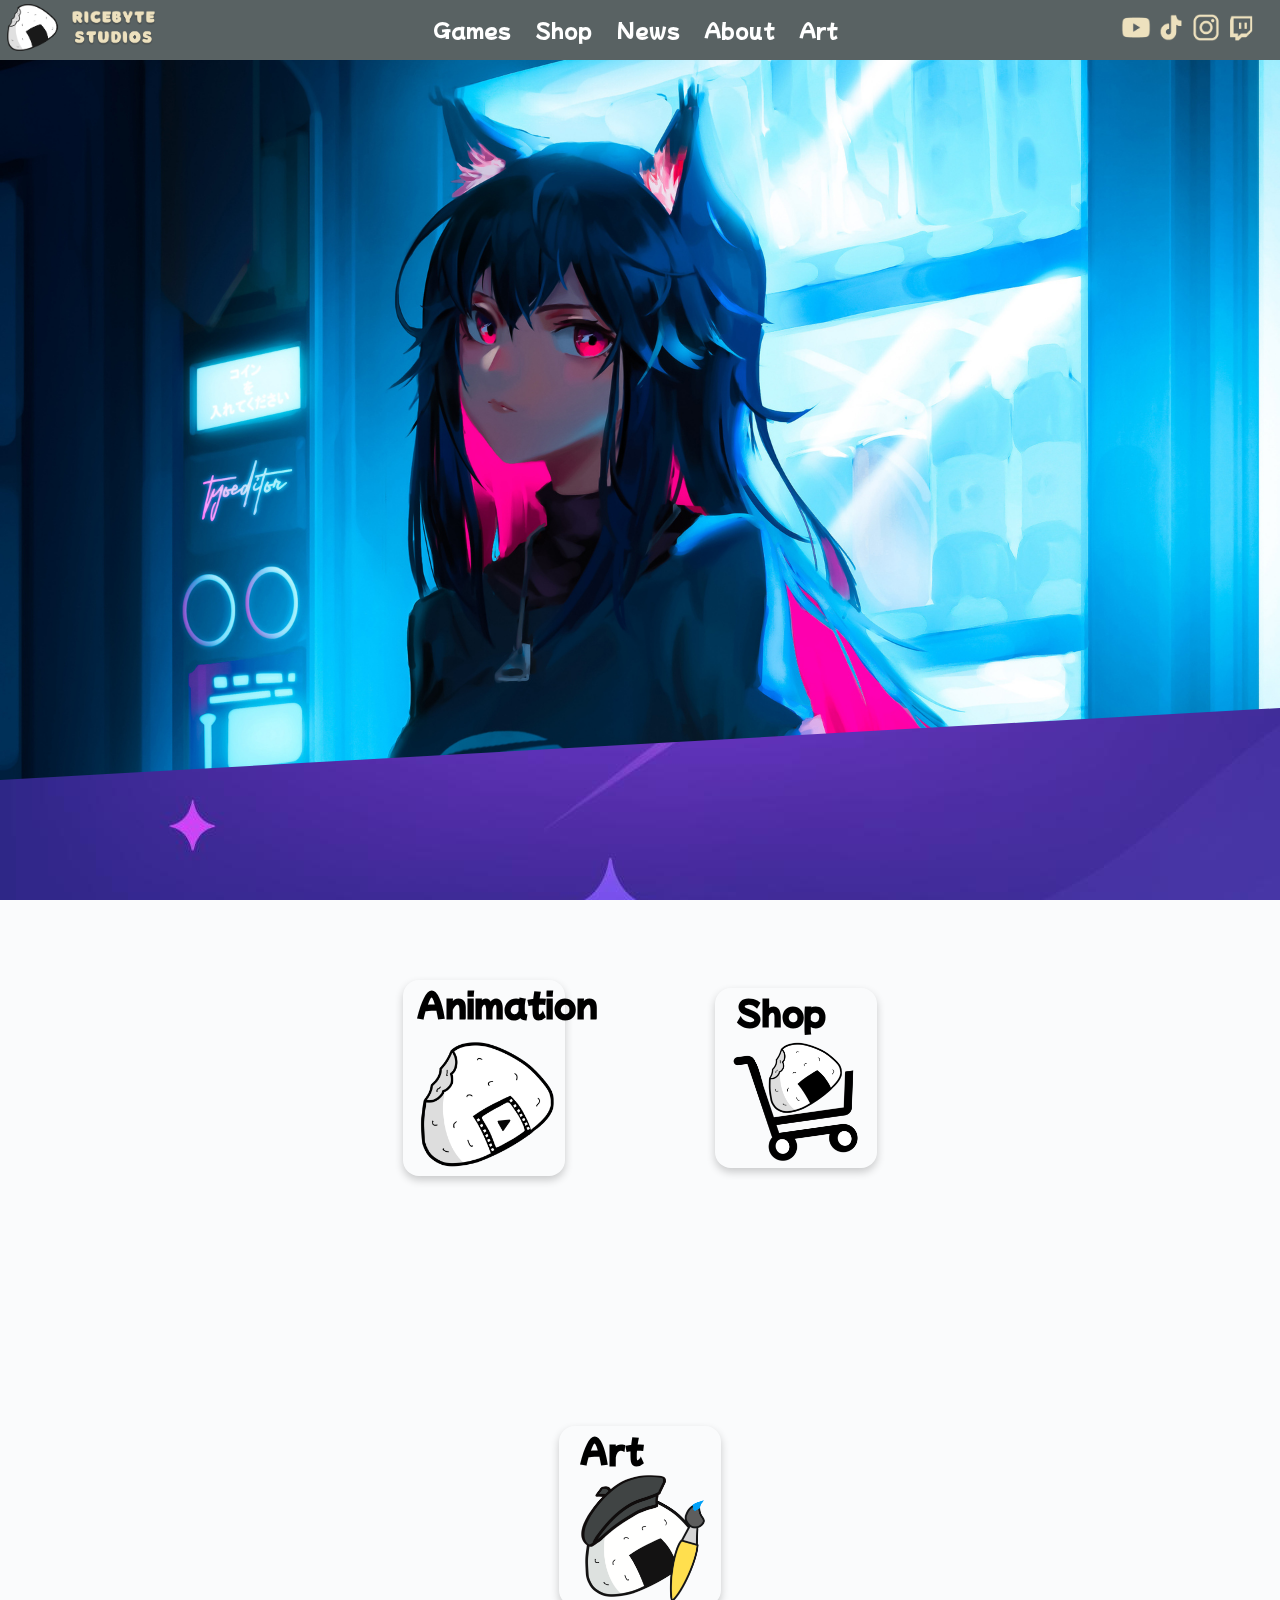
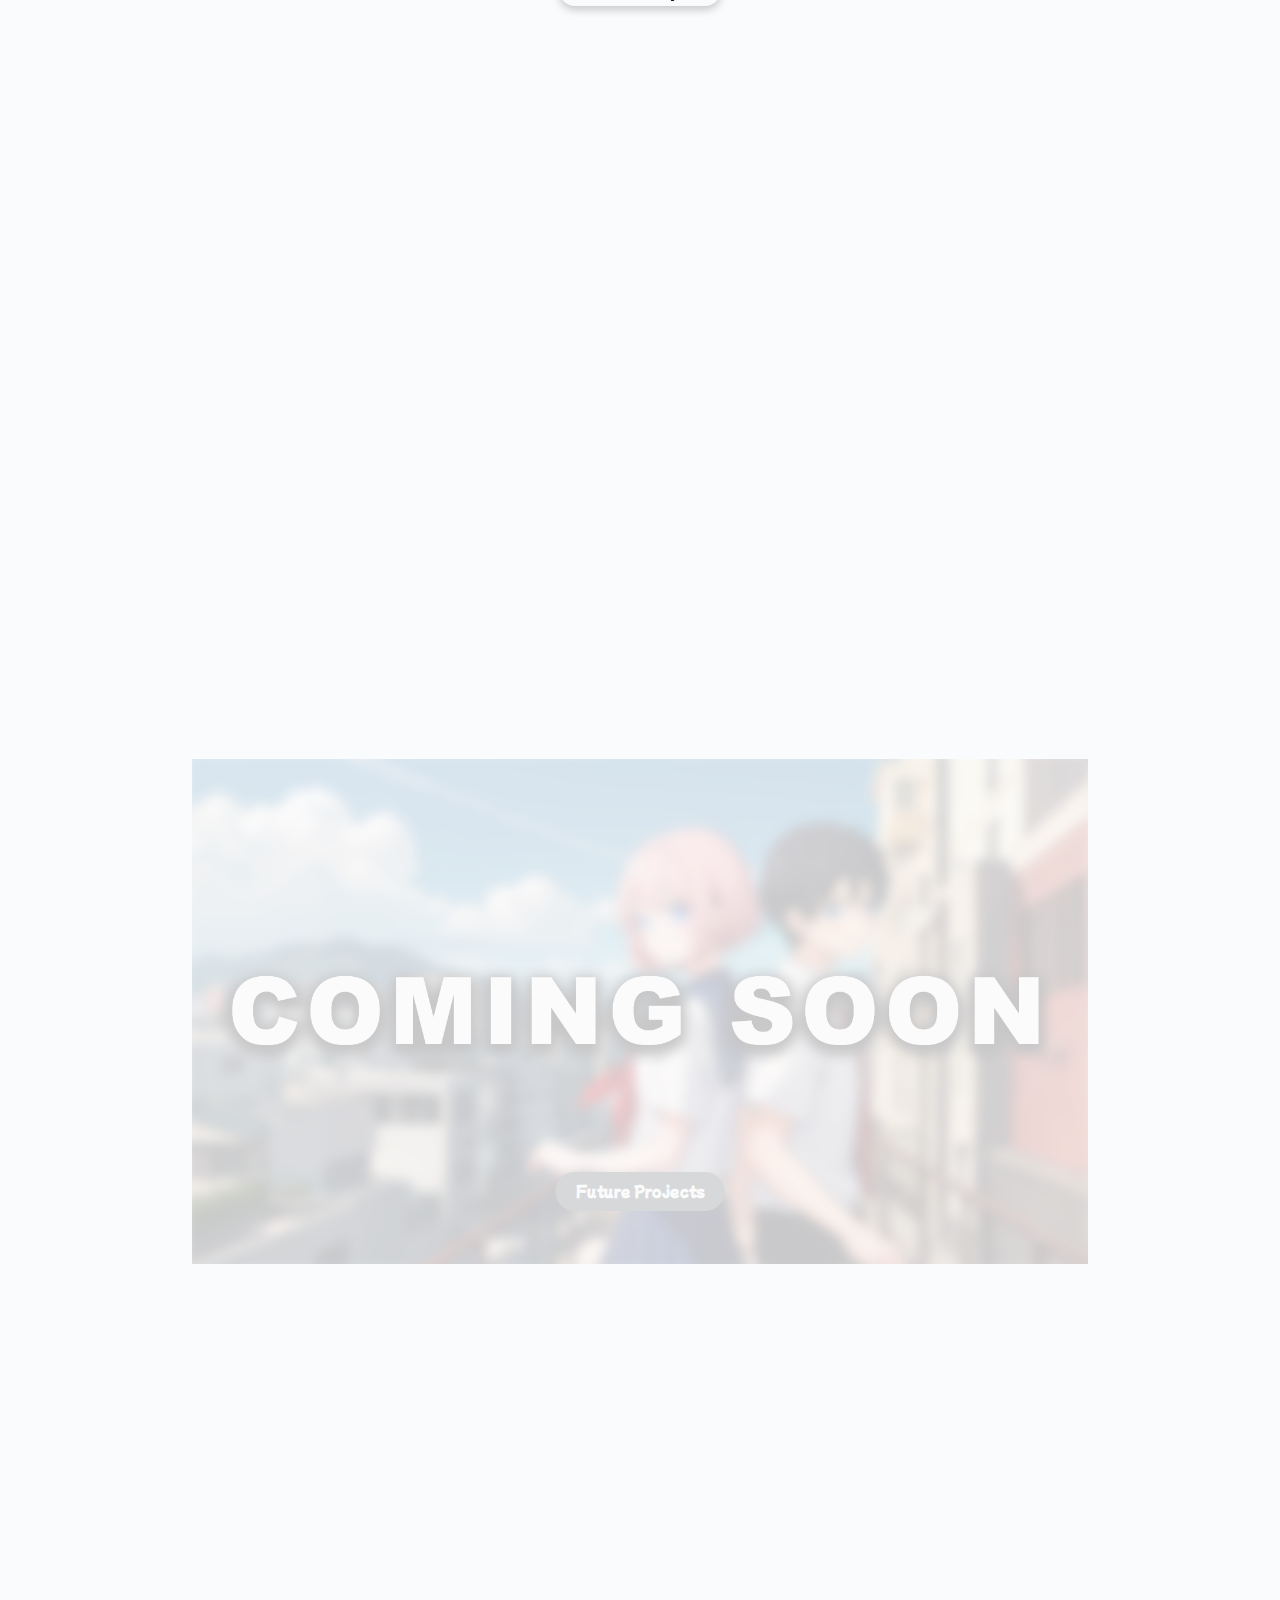
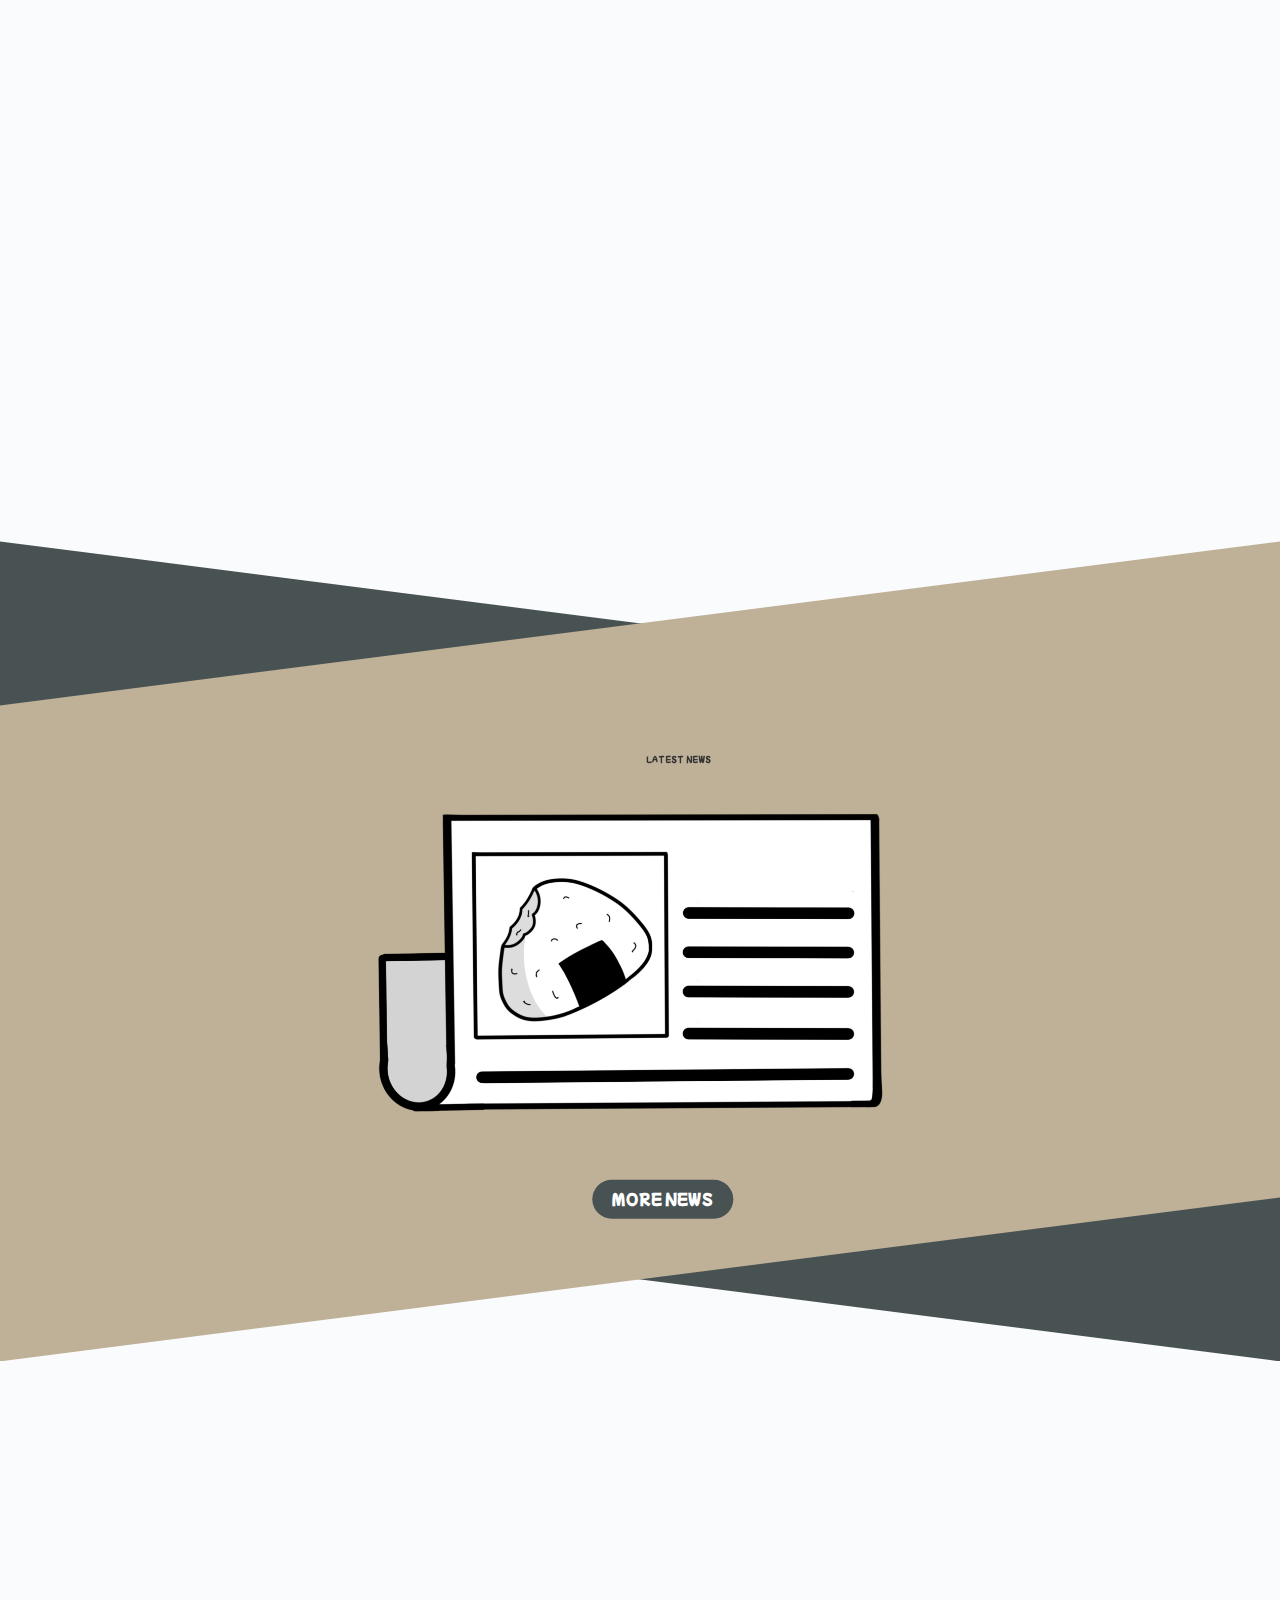
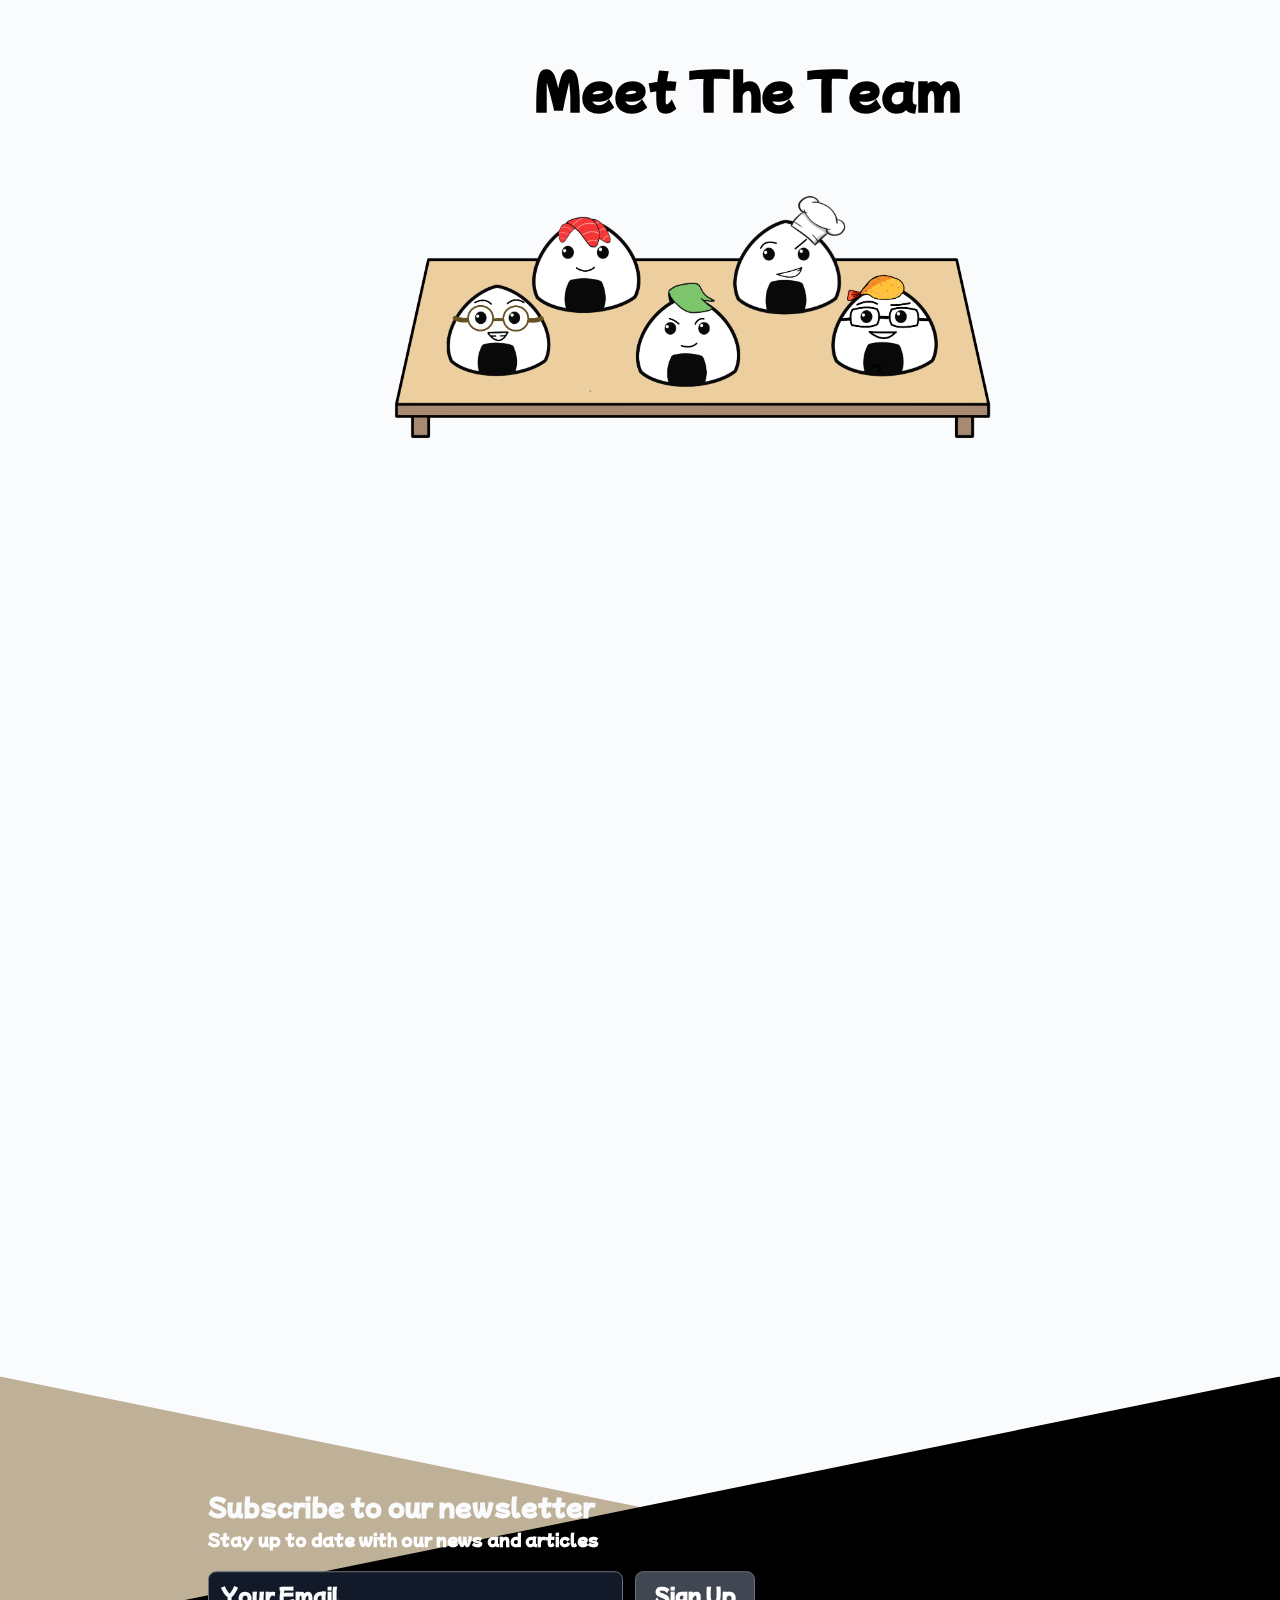
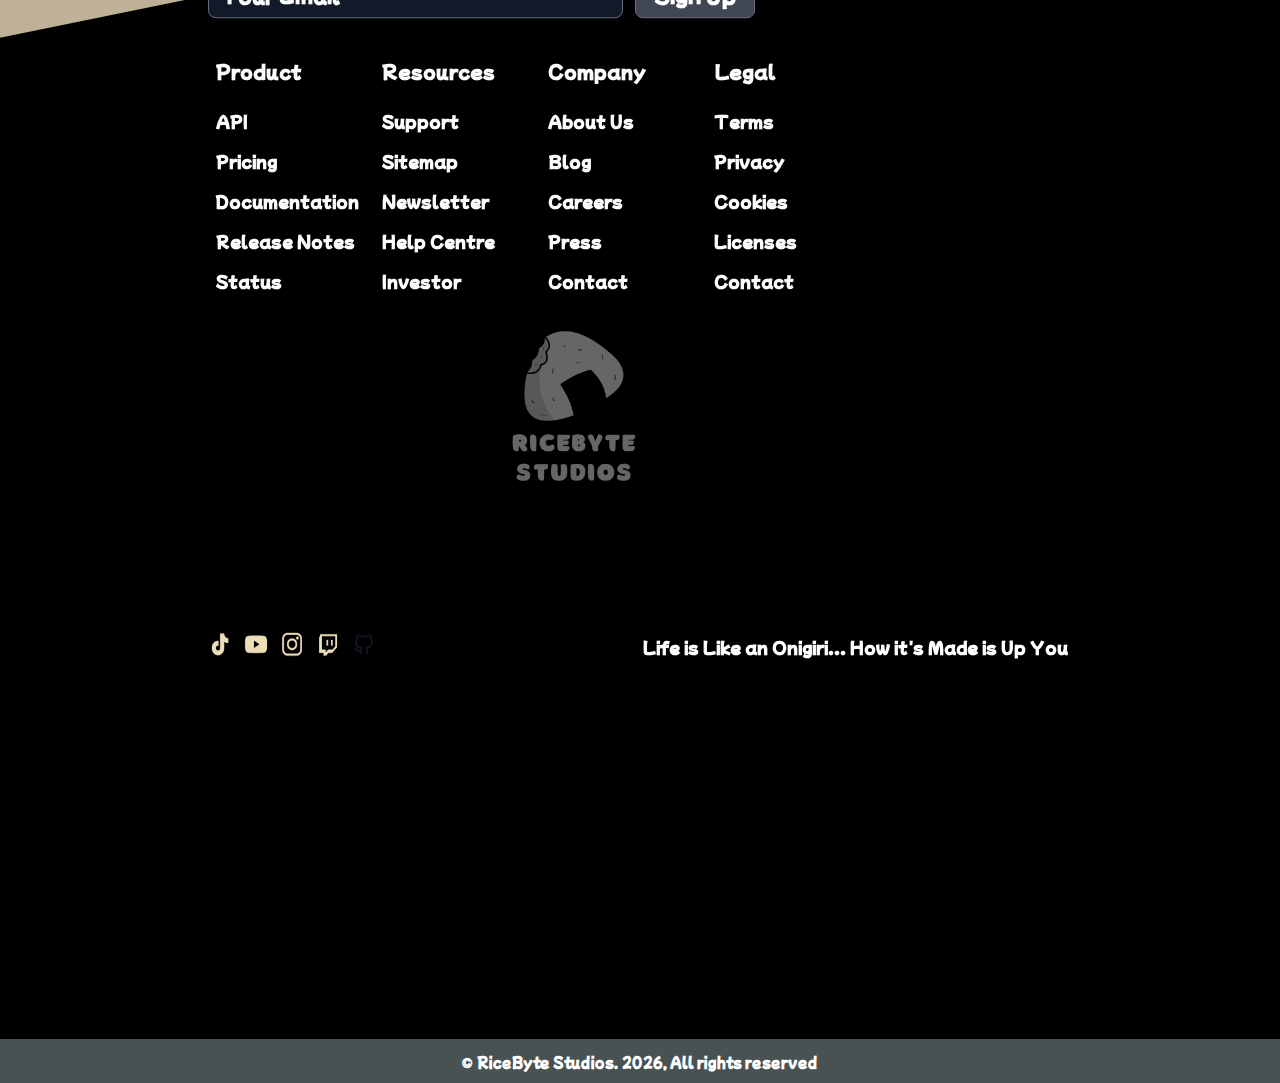
==== commit e0691b49: "Update index.html" ====
--- a/index.html
+++ b/index.html
@@ -299,15 +299,17 @@
                 </div>
             </div>
 
+                <div class="bottom-bar">
+ <small>© RiceByte Studios. <span id="year"></span>, All rights reserved</small>
+                </div>
+
         </footer>
             
         <script>
             document.getElementById("year").innerHTML = new Date().getFullYear();
         </script>
 
-        <div class="bottom-bar">
- <small>© RiceByte Studios. <span id="year"></span>, All rights reserved</small>
-                </div>
+
 
 </div>
 
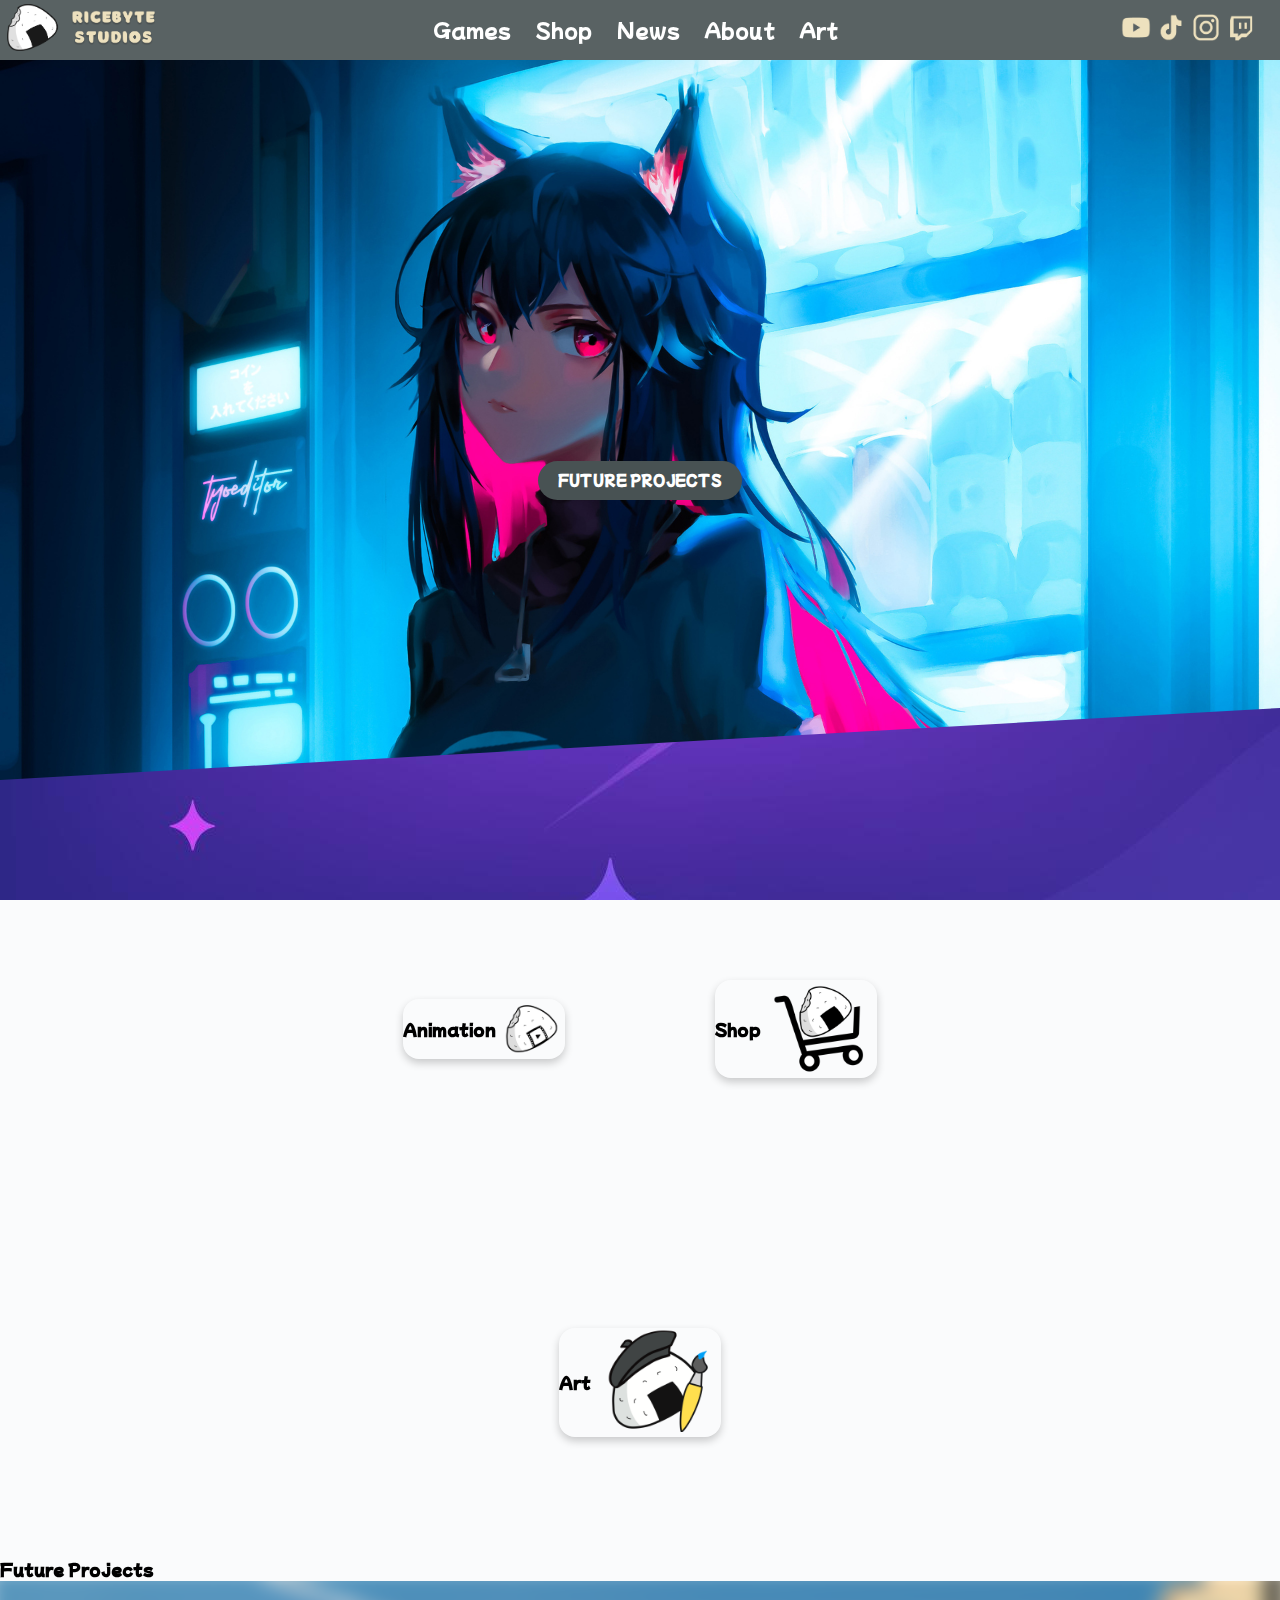
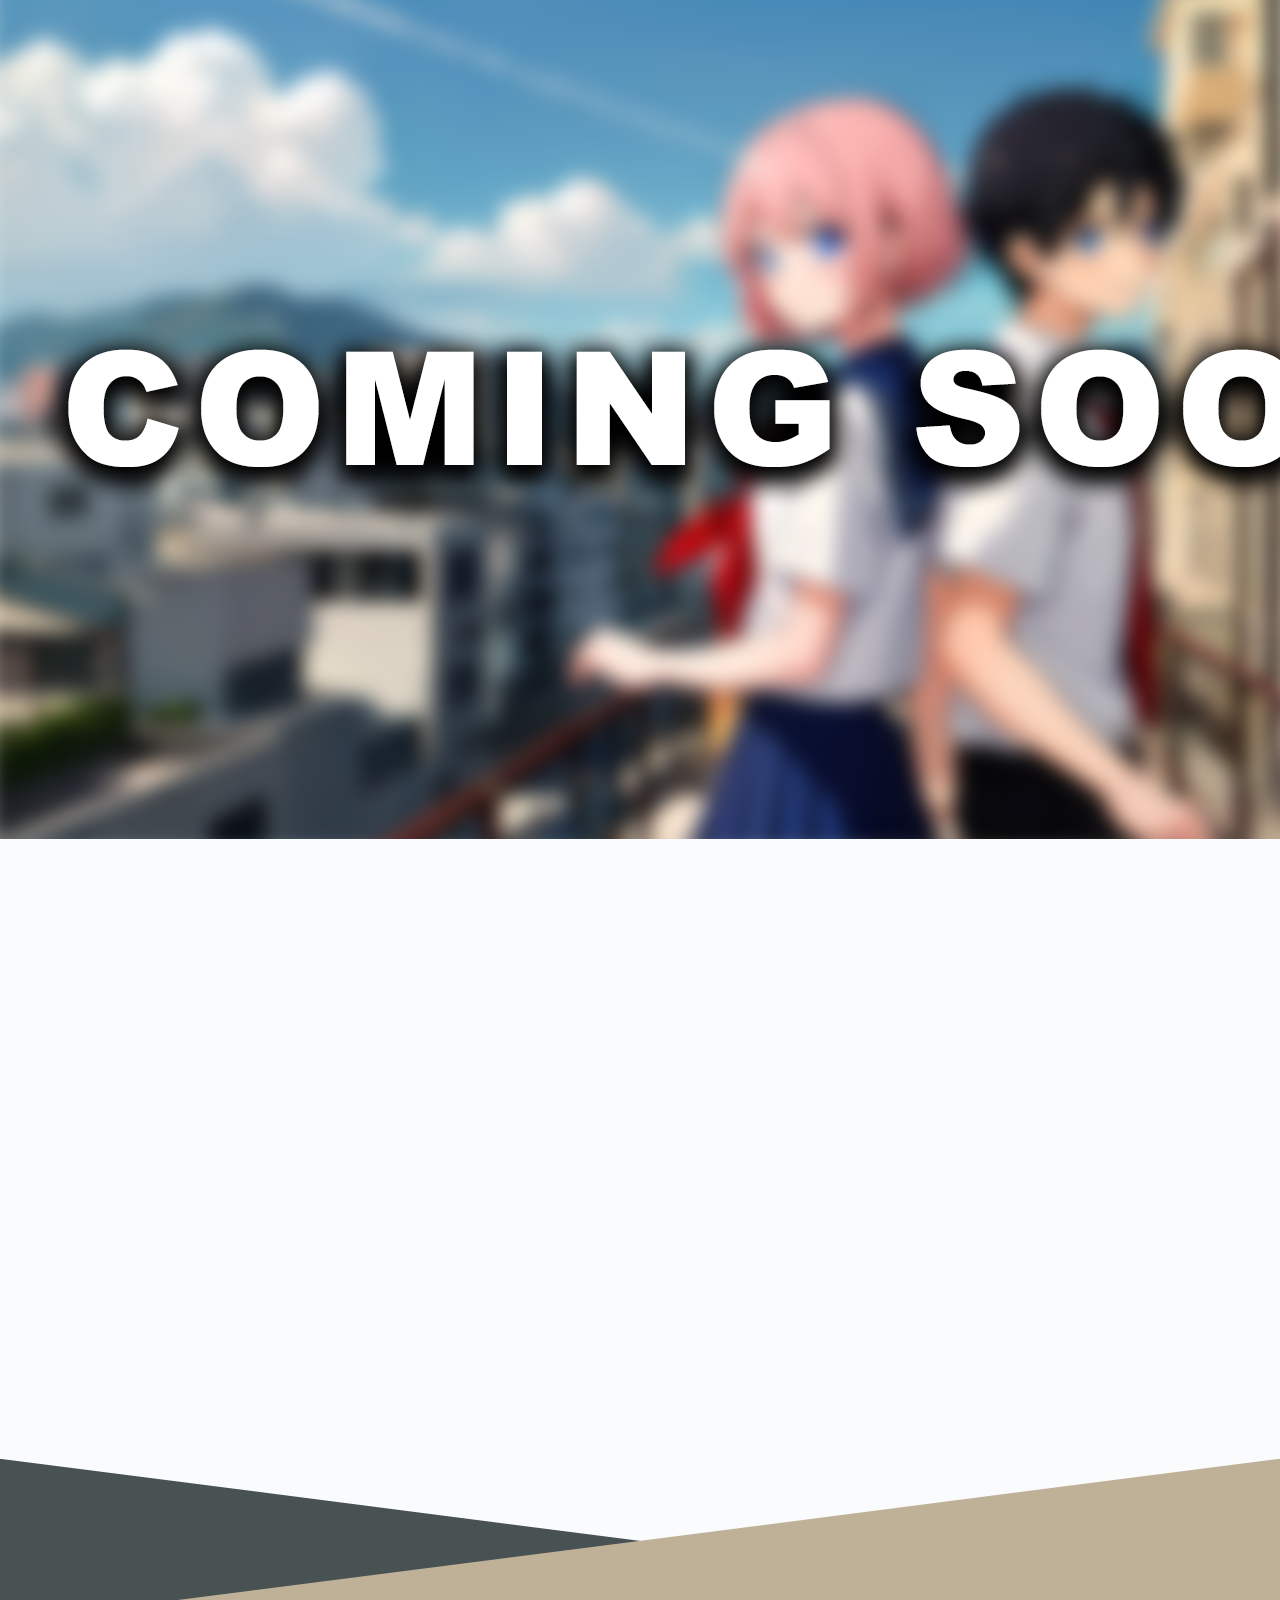
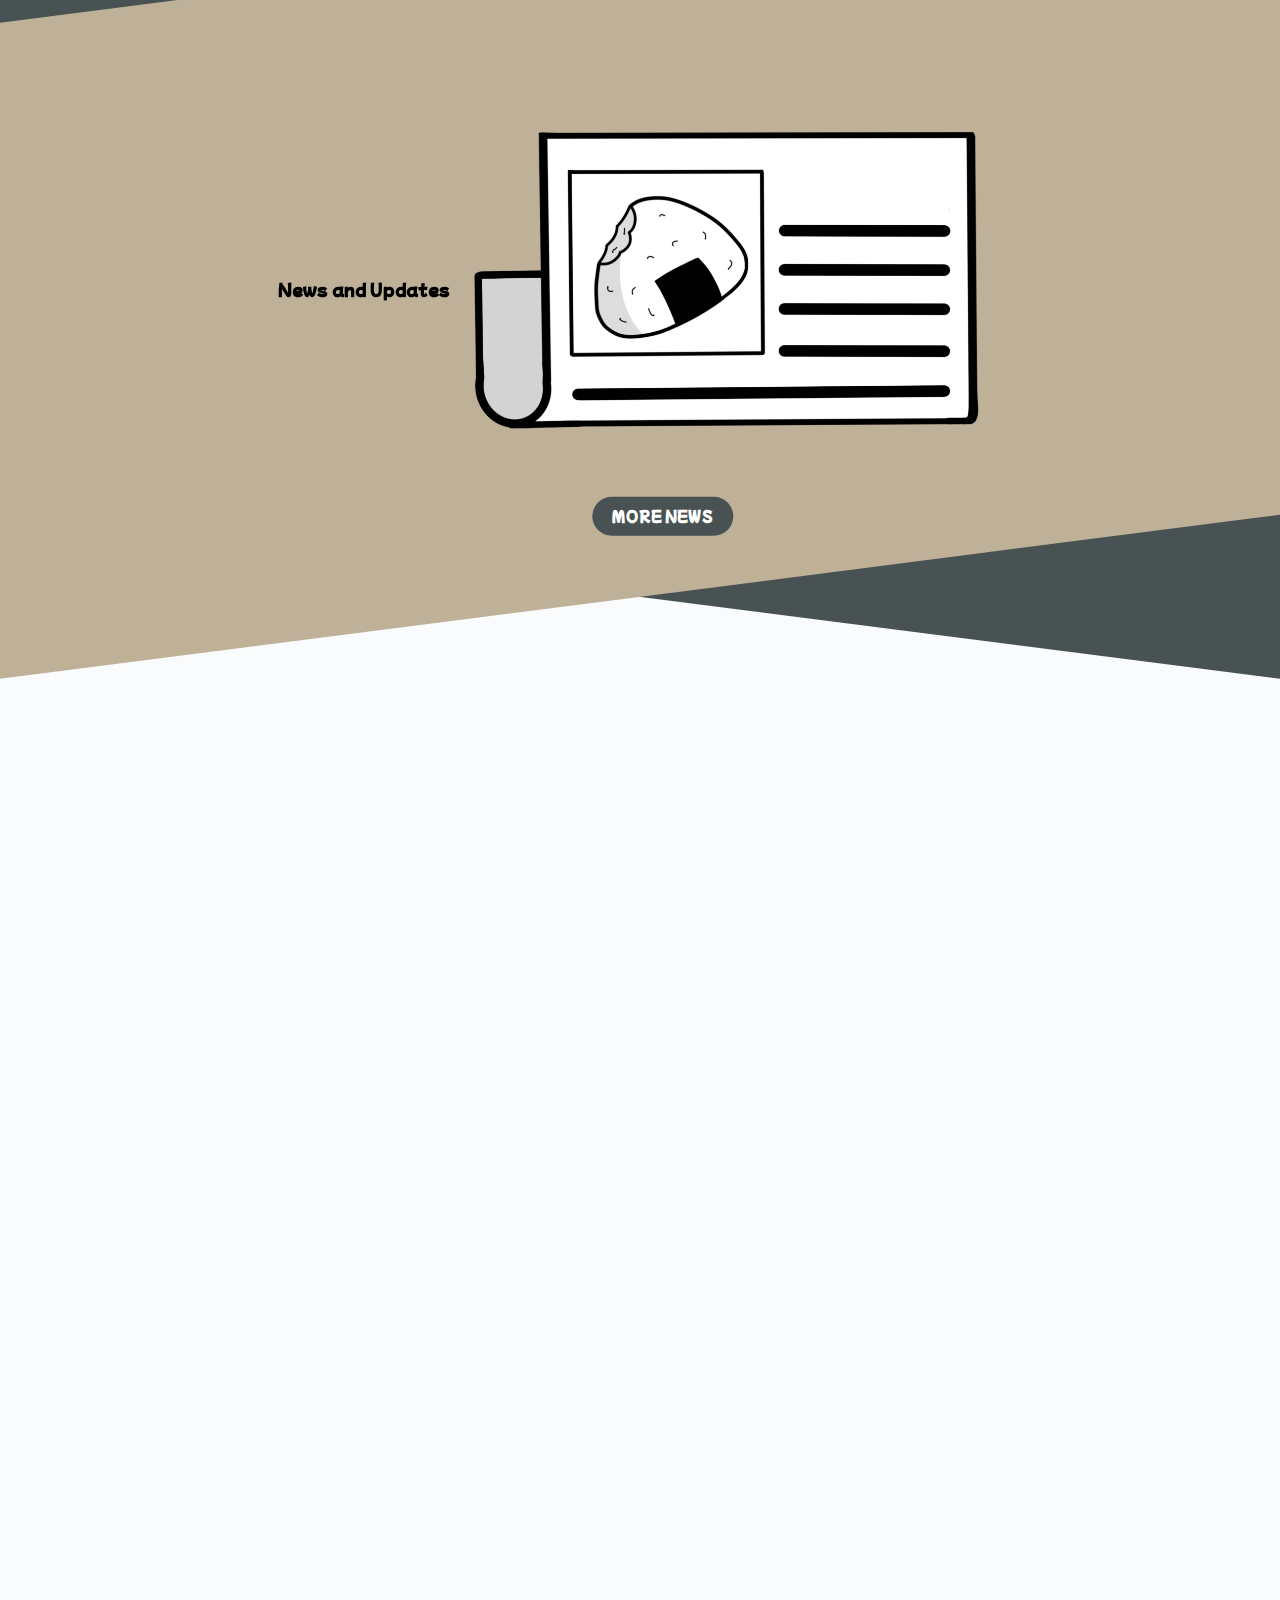
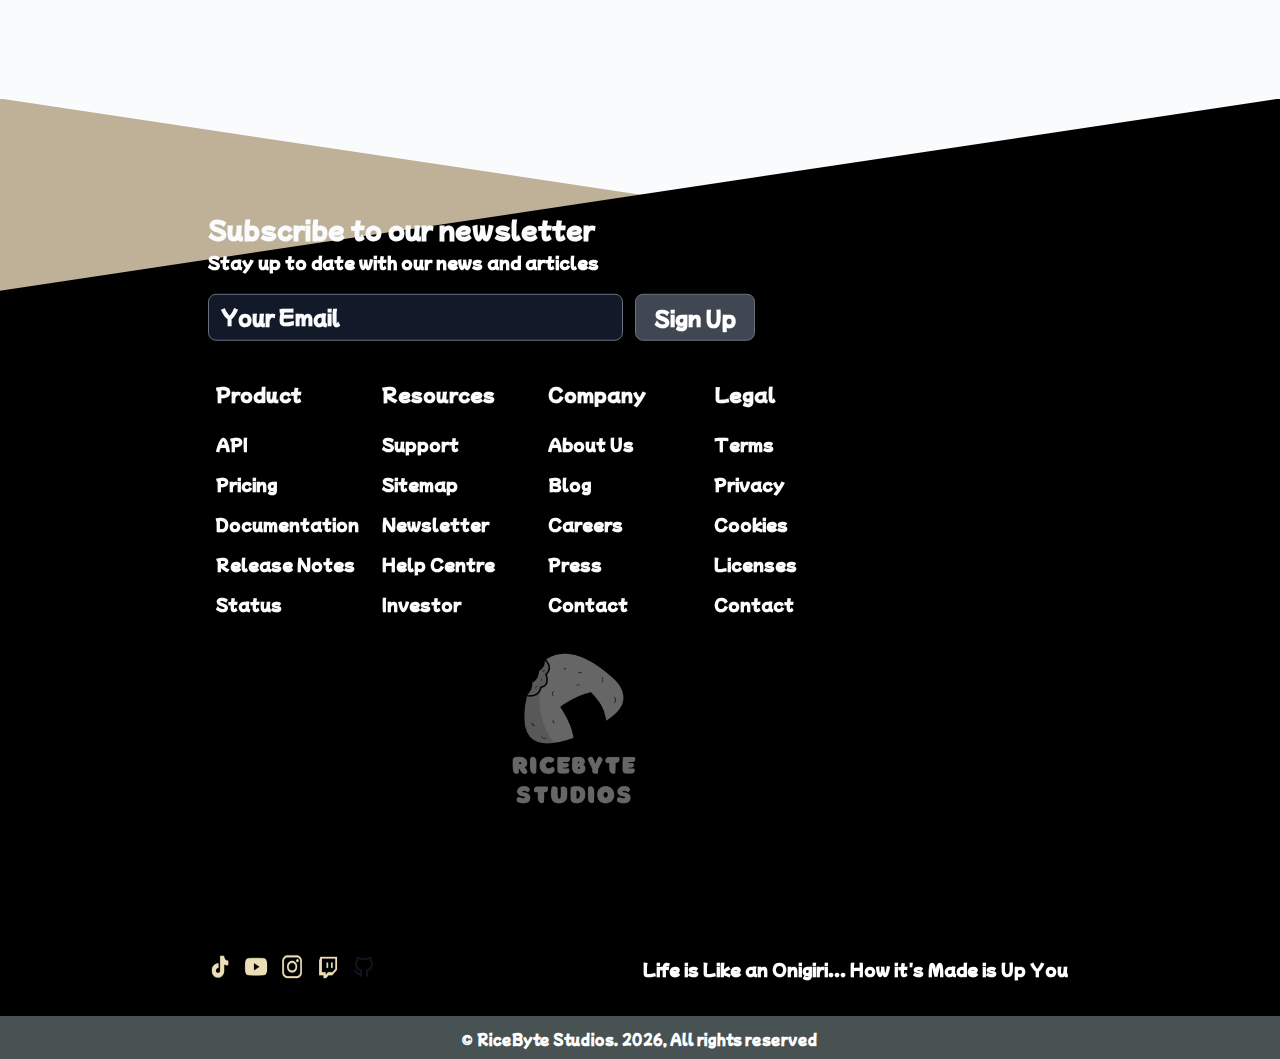
==== commit e2c83825: "Update index.html" ====
--- a/index.html
+++ b/index.html
@@ -42,7 +42,7 @@
                         <a href="news.html" title="News">News</a>
                     </li>
                     <li>
-                        <a href="https://www.redbubble.com/people/RiceByte/explore?page=1&sortOrder=recent" title="About">About</a>
+                        <a href="about.html" title="About">About</a>
                     </li>
                     <li>
                         <a href="https://www.redbubble.com/people/RiceByte/explore?page=1&sortOrder=recent" title="Art">Art</a>
@@ -66,7 +66,7 @@
     </div>
 
 
-
+<!--
 
 <div class="gallery">
     <article class="card">
@@ -90,7 +90,7 @@
             <figcaption></figcaption>
         </figure>
     </article>
-    <!-- Additional card articles can be added here -->
+    <Additional card articles can be added here 
 </div>
 
 
@@ -100,7 +100,7 @@
 
   <div class="coming-image-container">
     <div class="coming-container">
-      <!--<h2 class="custom-font image-soon-title">FUTURE PROJECTS</h2> -->
+      <h2 class="custom-font image-soon-title">FUTURE PROJECTS</h2> 
       <img src="images/comingsoon.png" alt="Centered Image">
     <button class="Button-soon rounded-corners">Future Projects</button>
     </div>
@@ -115,11 +115,80 @@
       <a href="news.html"><button class="Button rounded-corners">MORE NEWS</button></a>
     </div>
   </div>
-
-
-
-
-
+-->
+
+<div class="gallery">
+        <div class="card">
+            <div class="card-title">Animation</div>
+            <a href="https://youtube.com/@ricebytestudios?si=kQSjF2X-MU2OAHQI"><img src="images/animation.PNG" alt="Profile Picture" class="card-picture"></a>
+            
+        </div>
+
+        <div class="card">
+            <div class="card-title">Shop</div>
+            <a href="https://www.redbubble.com/people/RiceByte/explore?page=1&sortOrder=recent"><img src="images/shop.PNG" alt="Profile Picture" class="card-picture"></a>
+            
+        </div>
+
+        <div class="card">
+            <div class="card-title">Art</div>
+           <a href="https://www.redbubble.com/people/RiceByte/explore?page=1&sortOrder=recent"> <img src="images/art.PNG" alt="Profile Picture" class="card-picture"></a>
+            
+        </div>
+</div>
+
+
+
+
+
+        <div class="coming-content">
+            <div class="coming-title">Future Projects</div>
+            <img src="images/comingsoon.png" alt="Profile Picture" class="coming-image">
+            
+          <div>  <button class="Button-soon rounded-corners">FUTURE PROJECTS</button></div>
+
+        </div>
+
+
+
+<!--
+
+ <div class="coming-image-container">
+    <div class="coming-container">
+      <h2 class="custom-font image-soon-title">FUTURE PROJECTS</h2> 
+      <img src="images/comingsoon.png" alt="Centered Image">
+    <button class="Button-soon rounded-corners">Future Projects</button>
+    </div>
+  </div>
+-->
+
+<!--
+
+  <div class="layered-background">
+    <div class="reversed-diagonal-rectangle brown"></div>
+    <div class="diagonal-rectangle gray"></div>
+    <div class="image-container">
+      <h3>LATEST NEWS</h3>
+      <img src="images/news.PNG" alt="Centered Image">
+      <a href="news.html"><button class="Button rounded-corners">MORE NEWS</button></a>
+    </div>
+  </div>
+-->
+
+
+<div class="layered-background">
+    <div class="reversed-diagonal-rectangle brown"></div>
+    <div class="diagonal-rectangle gray"></div>
+<div class="image-container">
+        <div class="news-title">News and Updates</div>
+        <img src="images/news.PNG" alt="Profile Picture" class="news-image">
+      <div>  <a href="news.html"><button class="Button rounded-corners">MORE NEWS</button></a></div>
+    </div>
+</div>
+
+    
+
+<!--
 
  <div class="team-container">
         <article class="team">
@@ -136,8 +205,15 @@
 
 
 
-
-
+-->
+
+    
+        <div class="team">
+            <div class="team-title">Meet the Team</div>
+            <a href="about.html"><img src="images/team.PNG" alt="Profile Picture" class="team-image"></a>
+        </div>
+
+<script src="script.js"></script>
 
 
     <footer class= "layered-background2">
@@ -298,11 +374,9 @@
                     <small>Life is Like an Onigiri... How it's Made is Up You</small>
                 </div>
             </div>
-
-                <div class="bottom-bar">
+        <div class="bottom-bar">
  <small>© RiceByte Studios. <span id="year"></span>, All rights reserved</small>
                 </div>
-
         </footer>
             
         <script>
--- a/style.css
+++ b/style.css
@@ -1321,26 +1321,5 @@
   text-align: center;
   padding: 10px 0; /* Adjust padding as needed */
   z-index: 1000; /* Adjust the z-index to ensure it's on top of other content */
-  margin-top: 27%;
-}
-
-@media (max-width: 599px) {
-.bottom-bar{
-    transform: translateY(800%);
-}
-
-    }
-
-@media screen and (min-width: 2500px) {
-.footer-wrapper{
-    transform: translateY(5%);
-    margin-bottom: 1%;
-
-}
-
-.bottom-bar{
-    margin-top: 24.5%;
-}
-
-
-}
+}
+
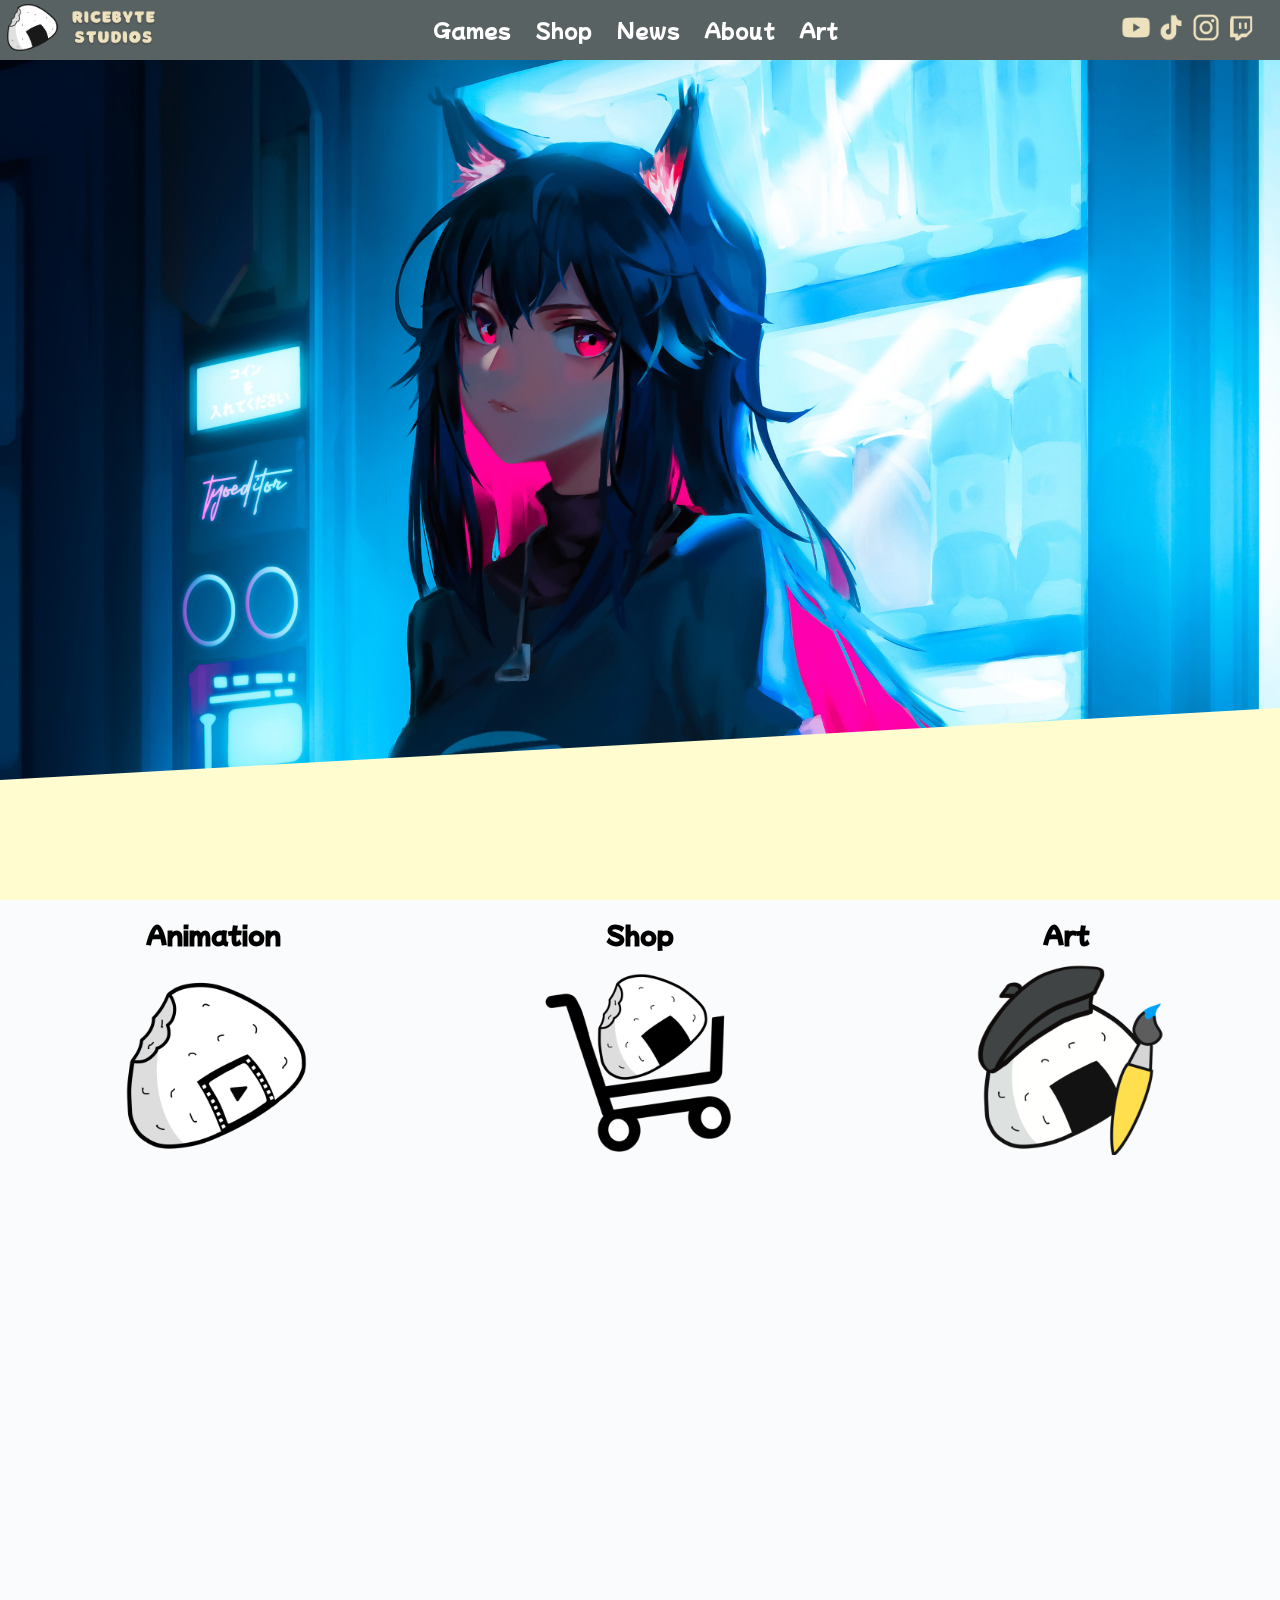
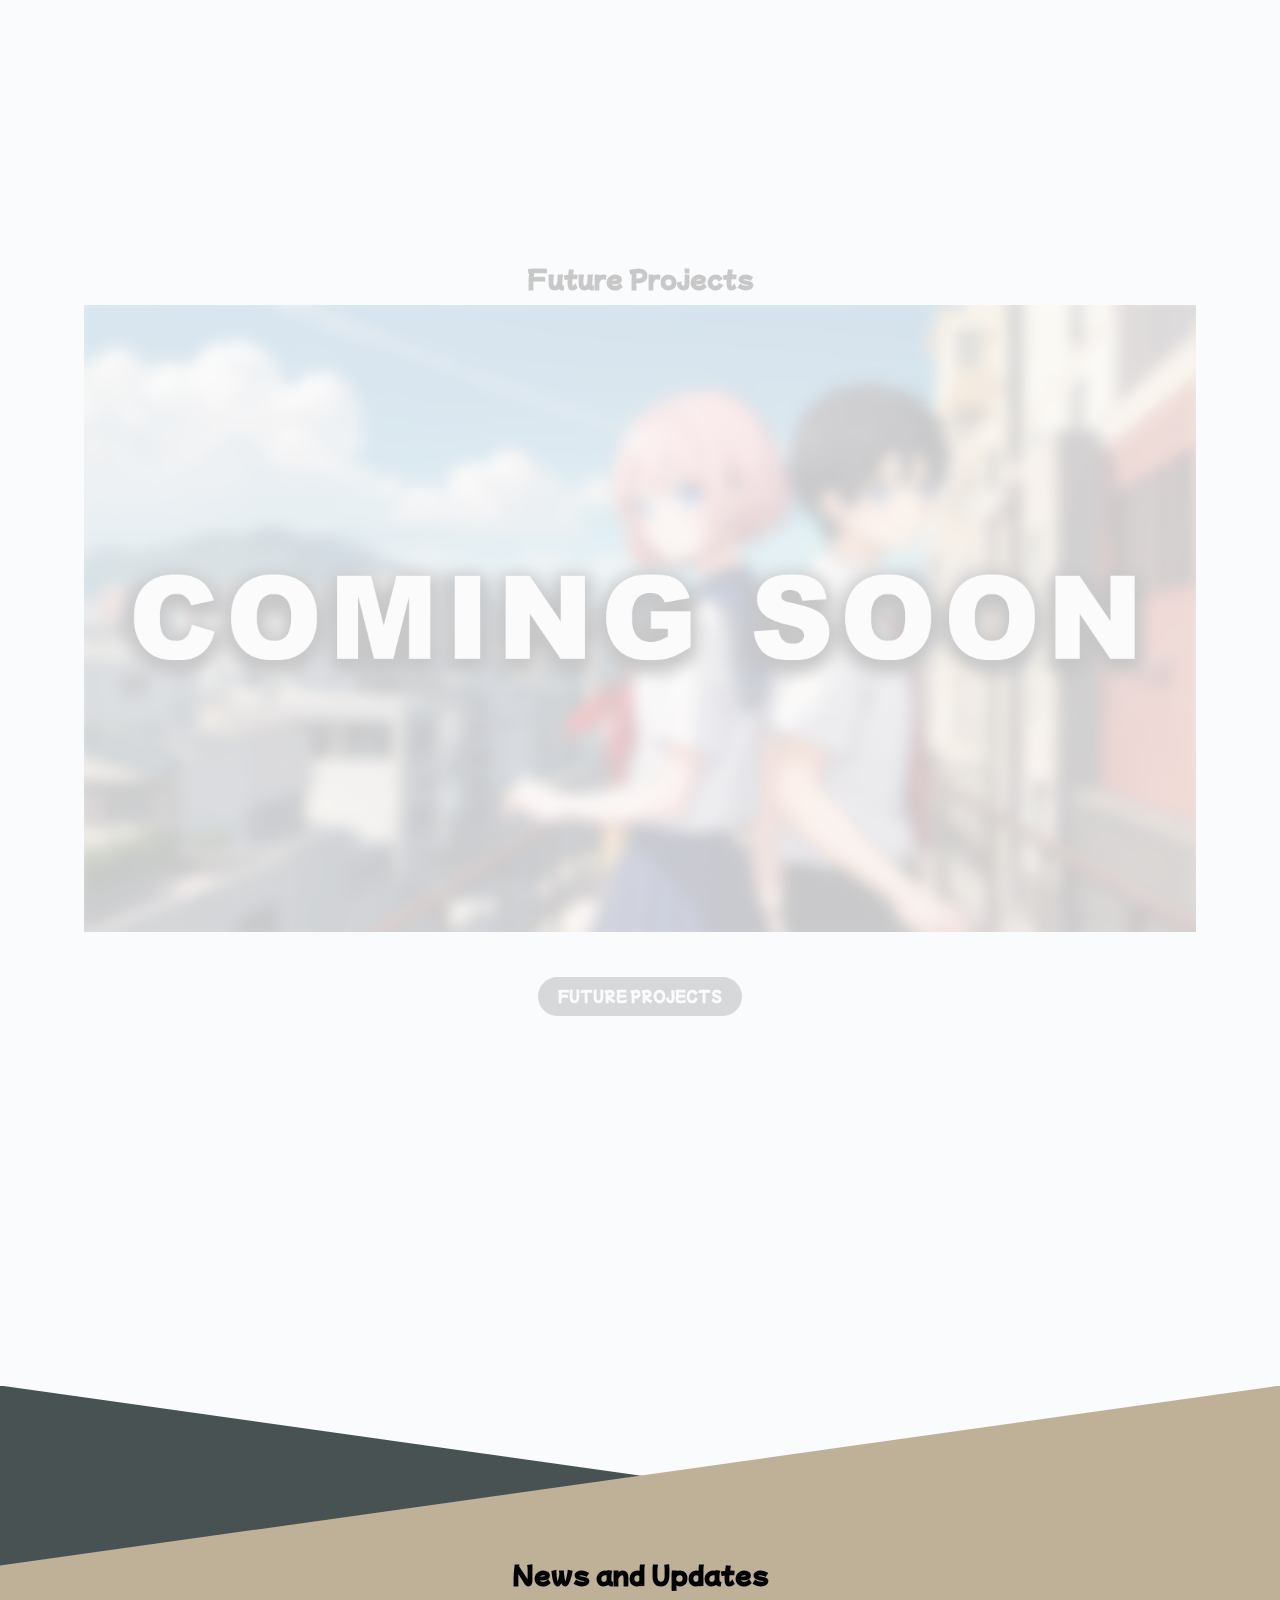
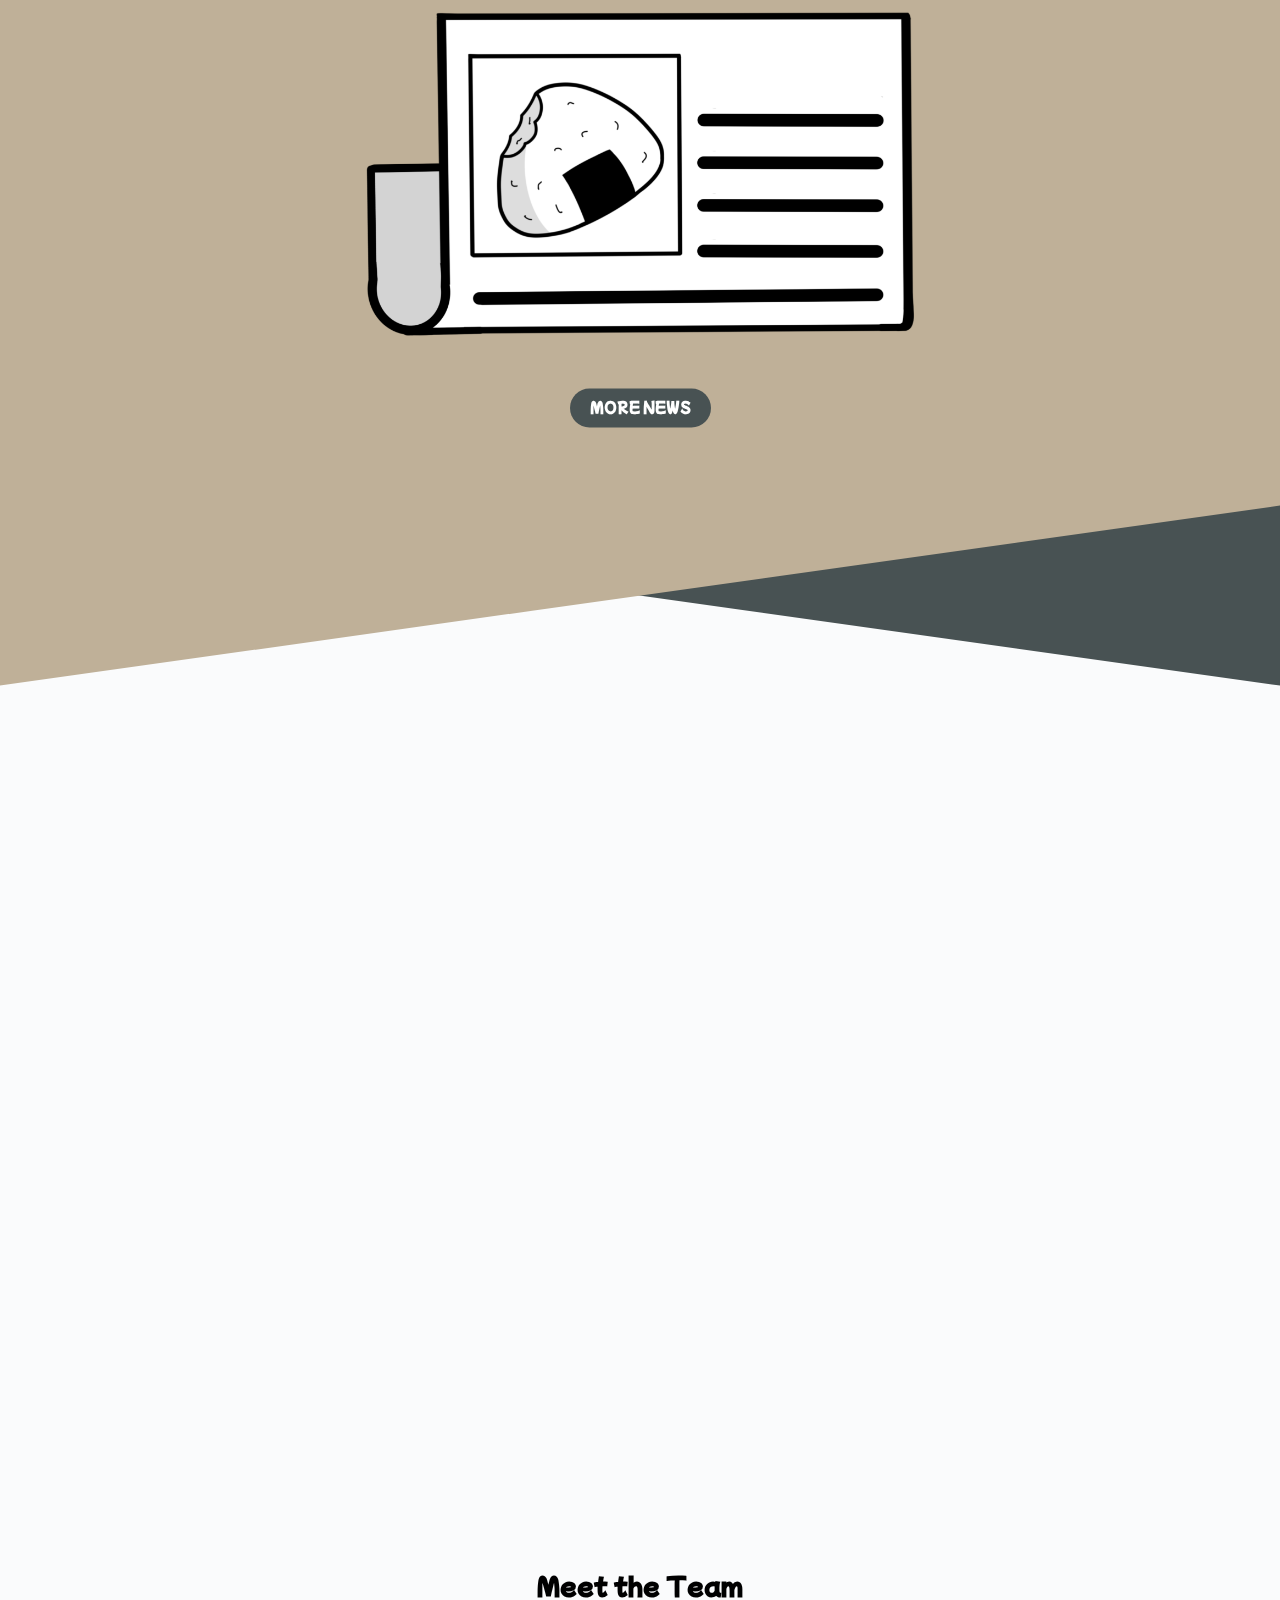
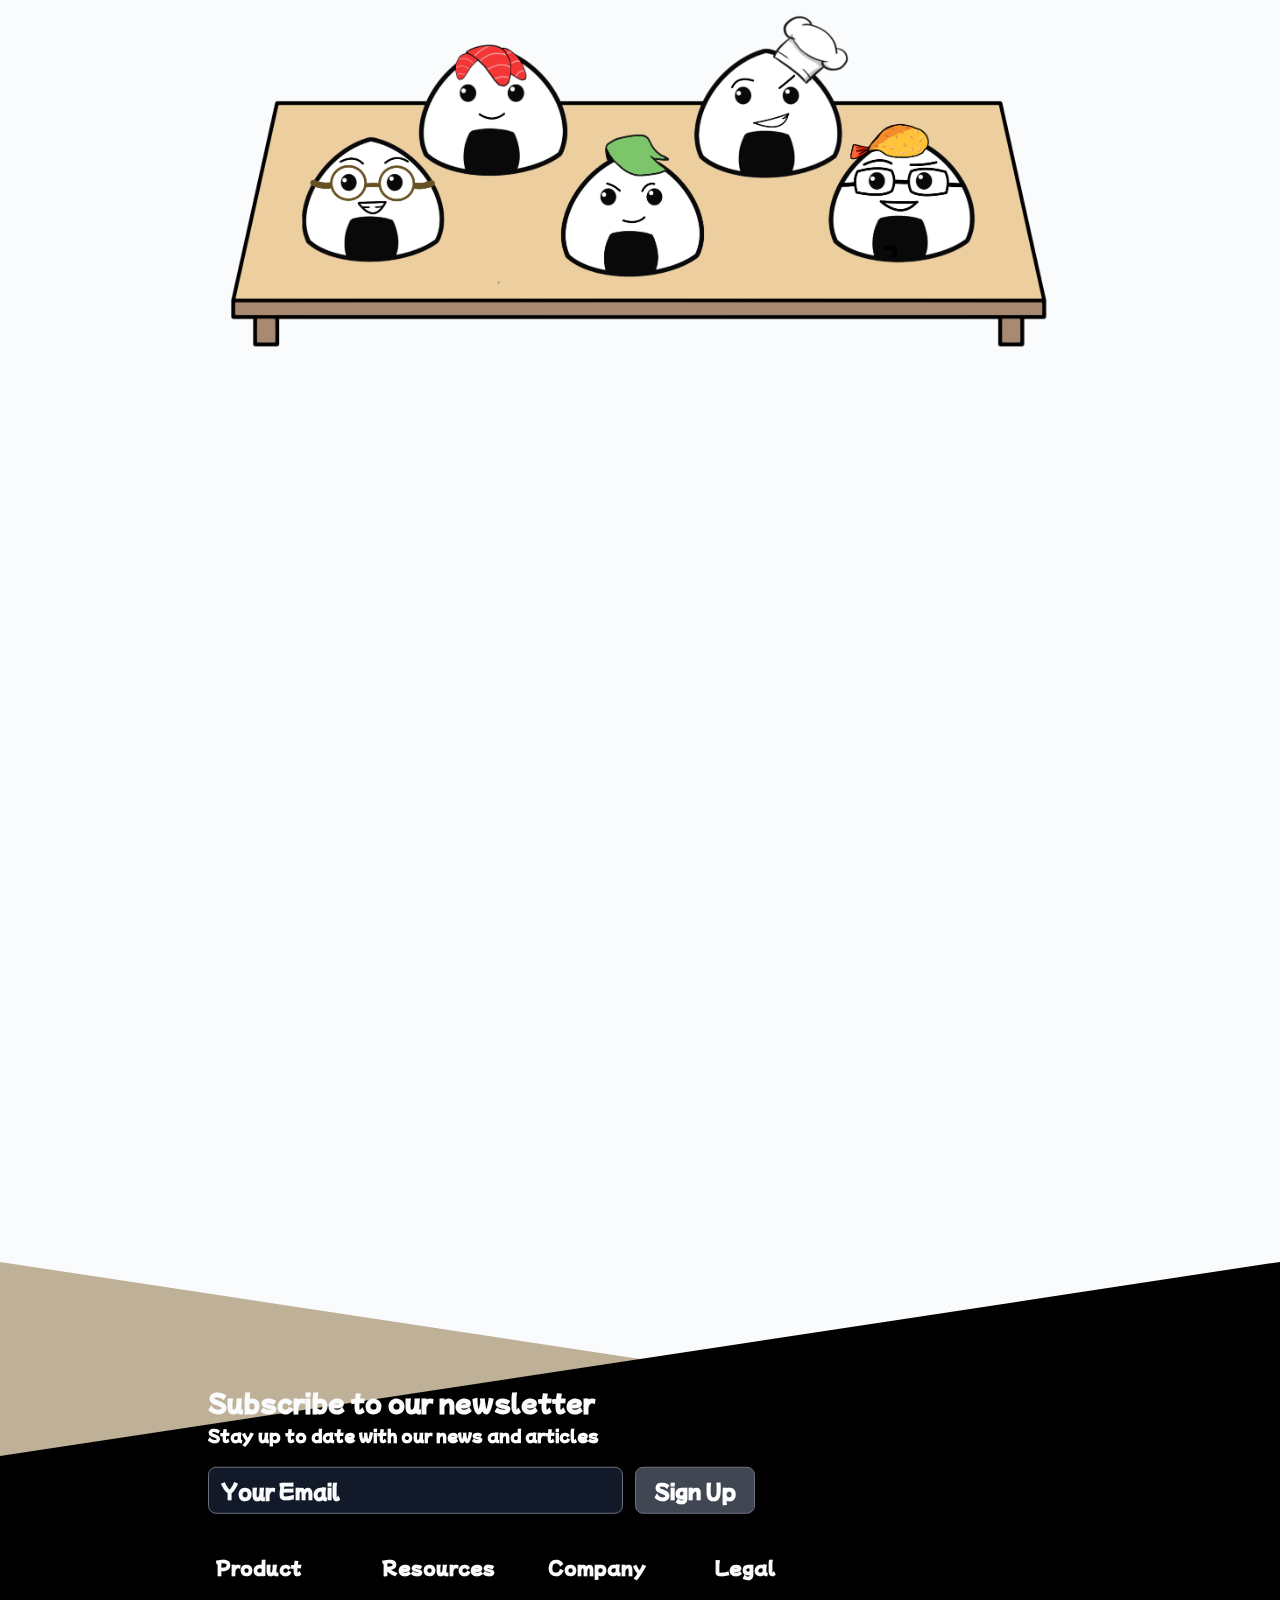
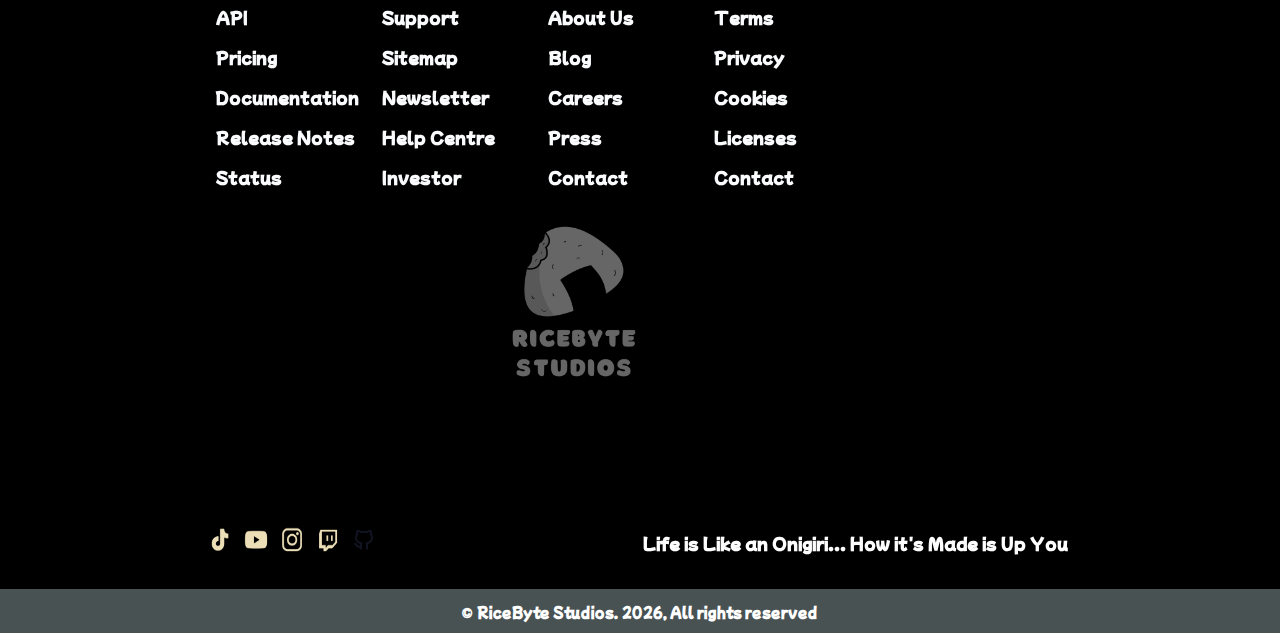
==== commit 6b70e4f7: "Update index.html" ====
--- a/index.html
+++ b/index.html
@@ -210,7 +210,7 @@
     
         <div class="team">
             <div class="team-title">Meet the Team</div>
-            <a href="about.html"><img src="images/team.PNG" alt="Profile Picture" class="team-image"></a>
+            <a href="about.html"><img src="images/team.png" alt="Profile Picture" class="team-image"></a>
         </div>
 
 <script src="script.js"></script>
--- a/style.css
+++ b/style.css
@@ -36,9 +36,8 @@
     left: 0;
     width: 100%;
     height: calc(100vh - var(--navbar-height)); /* Calculate the height minus the menu__bar height */
-    background-image: url(background.jpg);
-    background-repeat: repeat /* Will be taken out, testing */
-    background-color: #E8E4C9; /* Set your desired background color */
+   /*  background-image: url(background.jpg);*/
+    background-color: #FFFDD0; /* Set your desired background color */
     z-index: -2; /* Place it behind other elements */
 }
 
@@ -67,7 +66,7 @@
     background-color: var(--background);
     height: 60px;
     opacity: 0.9;
-        z-index: 1000; /* Add a high z-index to keep it on top */
+     z-index: 1000; /* Add a high z-index to keep it on top */
 
 }
 
@@ -253,19 +252,17 @@
 
 
 
-/* Default styles for larger screens */
-
-
-/* Default styles for larger screens */
+
+/*
 .gallery {
     display: flex;
     flex-wrap: wrap;
-    gap: 150px; /* Adjust the gap as needed */
-    justify-content: center; /* Center the cards horizontally */
-    align-items: center; /* Center the cards vertically */
-    max-width: 60%; /* Prevent horizontal overflow */
-    margin: 0 auto; /* Center the gallery horizontally */
-    padding: 20px; /* Add padding as needed */
+    gap: 150px; /* Adjust the gap as needed 
+    justify-content: center;  Center the cards horizontally 
+    align-items: center; Center the cards vertically 
+    max-width: 60%;  Prevent horizontal overflow 
+    margin: 0 auto;  Center the gallery horizontally 
+    padding: 20px;  Add padding as needed 
      z-index: -3;
     margin-top: 75%;
 
@@ -275,16 +272,16 @@
 
 
 .card {
-    /* Adjust the width and height properties to control the card size */
-    width: calc(25% - 20px); /* Adjust the width and gap as needed */
-    min-width: 20%; /* Minimum card width */
+     Adjust the width and height properties to control the card size 
+    width: calc(25% - 20px); /Adjust the width and gap as needed 
+    min-width: 20%; /Minimum card width 
     border-radius: 16px;
     transition: 1000ms all;
     transform-origin: center left;
-    display: flex; /* Add flex display to center the image */
-    justify-content: center; /* Center the content horizontally */
-    align-items: center; /* Center the content vertically */
-    /* Add any other card styles you need */
+    display: flex;  Add flex display to center the image 
+    justify-content: center;  Center the content horizontally 
+    align-items: center; Center the content vertically 
+     Add any other card styles you need 
     margin-bottom: 100px;
 
 box-shadow: 0 4px 8px rgba(0, 0, 0, 0.2);
@@ -292,10 +289,10 @@
 }
 
 .card img {
-    /* Reduce the size of the image */
-    max-width: 80%; /* Set an upper limit for the image width */
-    height: auto; /* Allow the height to adjust proportionally */
-    max-height: 100%; /* Limit the image height to match the card's height */
+     Reduce the size of the image 
+    max-width: 80%; /* Set an upper limit for the image width 
+    height: auto;  Allow the height to adjust proportionally 
+    max-height: 100%;  Limit the image height to match the card's height 
     object-fit: cover;
     border-radius: 8px;
     transform: translateX(13%);
@@ -311,39 +308,40 @@
 
 .card:hover {
     cursor: pointer;
-    transform: scale(1.15); /* Add the transform property back for hover effect */
+    transform: scale(1.15);  Add the transform property back for hover effect 
     box-shadow: 0 8px 16px rgba(0, 0, 0, 0.4);
 }
 
 
 
-/* CSS for smaller screens (adjust the max-width and gap as needed) */
+
+ CSS for smaller screens (adjust the max-width and gap as needed) 
 @media (max-width: 600px) {
     .gallery {
-        transform: translate(-2%,10%); /* Center horizontally */
-        gap: 20px; /* Adjust the gap as needed */
+        transform: translate(-2%,10%);  Center horizontally 
+        gap: 20px;  Adjust the gap as needed 
     }
 }
 
 @media (max-width: 599px) {
     .gallery .card {
-        width: calc(50% - 20px); /* Adjust the width and gap for smaller screens */
-        min-width: 275px; /* Minimum card width */
-        height: 400px; /* Adjust the height as needed */
-        /* Add any other styles you want for 390px screens */
+        width: calc(50% - 20px);  Adjust the width and gap for smaller screens 
+        min-width: 275px;  Minimum card width 
+        height: 400px;  Adjust the height as needed 
+         Add any other styles you want for 390px screens 
         margin-top: 75%;
     }
 
     .gallery .card img {
-        max-width: 100%; /* Adjust the maximum image width for 390px screens */
-        /* Adjust other image styles as needed */
+        max-width: 100%; /* Adjust the maximum image width for 390px screens 
+        /Adjust other image styles as needed 
         transform: translateX(-2%);
     }
 
     .card h3 {
         font-size: 160%;
         text-align: center;
-        transform: translate(0%,-30%); /* Center horizontally */
+        transform: translate(0%,-30%);  Center horizontally 
     }
 
 }
@@ -353,6 +351,87 @@
         transform: translateX(-10%);
     }
 }
+
+*/
+
+
+
+
+
+.gallery {
+    display: flex;
+    justify-content: center; /* Center horizontally */
+    align-items: center; /* Center vertically */
+    min-height: 50vh; /* Full viewport height */
+     margin: 0 auto; /* Center the container horizontally */
+
+    
+}
+
+/* Profile card */
+.card {
+    text-align: center; /* Center content within each card */
+    padding: 20px; /* Add some padding to separate cards */
+    margin: 5%; /* Add margin to separate profiles */
+    margin-top: 70% ;
+     transition: 1000ms all;
+    transform-origin: center left;
+}
+
+/* Profile picture */
+.card-picture {
+    width: 75%; /* Adjust the picture size */
+    height: auto; /* Adjust the picture size */
+
+    object-fit: cover; /* Maintain aspect ratio */
+    margin-bottom: 20px; /* Spacing below the picture */
+    justify-content: center; /* Center horizontally */
+}
+/* Job title */
+.card-title {
+    font-size: 24px; /* Adjust font size */
+    font-weight: bold;
+    margin-bottom: 10px; /* Spacing below the name */
+    justify-content: center; /* Center horizontally */
+}
+
+
+.card:hover {
+    cursor: pointer;
+    transform: scale(1.15);  Add the transform property back for hover effect 
+    box-shadow: 0 8px 16px rgba(0, 0, 0, 0.4);
+    
+}
+
+
+
+
+
+@media (max-width: 599px) {
+    .gallery {
+        width:80%;
+        flex-direction: column; /* Stack items vertically */
+        align-items: center; /* Center vertically */
+        text-align: center; /* Center text within each card */
+       transform:translateY(75%);
+
+    }
+
+    /* Reset margin and padding for profile cards */
+    .card {
+        margin: 0;
+        padding: 0;
+    }
+
+    /* Adjust spacing between profile cards */
+    .card:not(:last-child) {
+        margin-bottom: 20px;
+    }
+
+}
+
+
+
 
 
 
@@ -451,7 +530,7 @@
 
 
 
-/* -=-=-=-=-=-=-=-=- Coming Soon Title -=-=-=-=-=-=-=-=- */
+/* -=-=-=-=-=-=-=-=- Coming Soon Title -=-=-=-=-=-=-=-=- 
 .coming-image-container {
   position: relative;
   text-align: center;
@@ -459,7 +538,7 @@
 }
 .image-soon-title {
   position: absolute;
-  top: 100px; /* Adjust this value */
+  top: 100px;  Adjust this value 
   left: 1%;
   width: 100%;
   padding: 10px;
@@ -467,45 +546,41 @@
   margin-top: 20px;
   z-index: 1;
 }
-/* -=-=-=-=-=-=-=-=- Coming Soon Title -=-=-=-=-=-=-=-=- */
-
-
-
-/* -=-=-=-=-=-=-=-=- Coming Soon Image -=-=-=-=-=-=-=-=- */
+
 
 .coming-container {
   display: flex;
   justify-content: center;
   align-items: center;
-  height: 150vh; /* Set the container to full viewport height */
-  opacity: 0.2; /* Adjust this value to control the transparency (0.4 means 40% opacity) */
-  margin-bottom: 50px; /* Add margin to create space under the container */
-  transform: translateY(10%); /* Center horizontally */
+  height: 150vh;  Set the container to full viewport height 
+  opacity: 0.2; /* Adjust this value to control the transparency (0.4 means 40% opacity) 
+  margin-bottom: 50px; /* Add margin to create space under the container 
+  transform: translateY(10%); /* Center horizontally 
 }
 
 .coming-container img {
-  max-width: 70%; /* Ensure the image doesn't exceed the container's width */
-  max-height: 70%; /* Ensure the image doesn't exceed the container's height */
-  width: auto; /* Maintain the aspect ratio */
-  height: auto; /* Maintain the aspect ratio */
-  margin-top: 150px; /* Adjust this value to move the image higher */
-}
-
-/* -=-=-=-=-=-=-=-=- ComingSoon Image -=-=-=-=-=-=-=-=- */
-
-/* -=-=-=-=-=-=-=-=- future Button -=-=-=-=-=-=-=-=- */
+  max-width: 70%; Ensure the image doesn't exceed the container's width 
+  max-height: 70%;  Ensure the image doesn't exceed the container's height 
+  width: auto; /* Maintain the aspect ratio 
+  height: auto; /* Maintain the aspect ratio 
+  margin-top: 150px;  Adjust this value to move the image higher 
+}
+
+ -=-=-=-=-=-=-=-=- ComingSoon Image -=-=-=-=-=-=-=-=- 
+
+ -=-=-=-=-=-=-=-=- future Button -=-=-=-=-=-=-=-=- 
 .Button-soon {
   background-color: #485253;
-  color: #FFFFFF; /* Correct the color value */
+  color: #FFFFFF;  Correct the color value 
   border: none;
   text-align: center;
   padding: 10px 20px;
-  position: absolute; /* Position the button absolutely */
-  bottom: 400px; /* Adjust the vertical position */
-  left: 50%; /* Center horizontally */
-  transform: translateX(-50%); /* Center horizontally */
+  position: absolute; /* Position the button absolutely 
+  bottom: 400px;  Adjust the vertical position 
+  left: 50%;  Center horizontally 
+  transform: translateX(-50%);  Center horizontally 
   font-family: 'Mochiy Pop P One', sans-serif;
-   z-index: 1; /* Place the rectangle on top of other elements */
+   z-index: 1;  Place the rectangle on top of other elements 
 }
 
 .rounded-corners {
@@ -515,20 +590,20 @@
 
 @media (max-width: 601px) {
   .coming-container {
-    height: 100vh; /* Set a different height for mobile screens */
-    margin-bottom: 20px; /* Adjust margin for mobile screens */
+    height: 100vh;  Set a different height for mobile screens 
+    margin-bottom: 20px;  Adjust margin for mobile screens 
   }
 
   .coming-container img {
-    max-width: 80%; /* Adjust the maximum width for mobile screens */
-    max-height: 80%; /* Adjust the maximum height for mobile screens */
-    margin-top: 50px; /* Adjust the margin for mobile screens */
+    max-width: 80%;  Adjust the maximum width for mobile screens 
+    max-height: 80%;  Adjust the maximum height for mobile screens 
+    margin-top: 50px;  Adjust the margin for mobile screens 
   }
 
 
   .Button-soon {
 padding: 5px 10px;
-bottom: 250px; /* Adjust the vertical position for mobile screens */
+bottom: 250px;  Adjust the vertical position for mobile screens 
 font-size: 10px;
     }
 }
@@ -540,30 +615,107 @@
 
 @media (max-width: 599px) {
   .coming-container {
-    height: 100vh; /* Set a different height for mobile screens */
-    margin-bottom: 20px; /* Adjust margin for mobile screens */
+    height: 100vh;  Set a different height for mobile screens 
+    margin-bottom: 20px;  Adjust margin for mobile screens 
     transform: translateY(50%);
   }
 
   .coming-container img {
-    max-width: 100%; /* Adjust the maximum width for mobile screens */
-    max-height: 100%; /* Adjust the maximum height for mobile screens */
+    max-width: 100%;  Adjust the maximum width for mobile screens 
+    max-height: 100%;  Adjust the maximum height for mobile screens 
     height: 50%;
-    margin-top: 50px; /* Adjust the margin for mobile screens */
+    margin-top: 50px; /Adjust the margin for mobile screens 
   }
 
 
   .Button-soon {
 padding: 5px 10px;
-bottom: 125px; /* Adjust the vertical position for mobile */
+bottom: 125px;  Adjust the vertical position for mobile 
 font-size: 10px;
 transform: translate(-50%, -600%);
     }
 
       body {
-    overflow-x: hidden; /* Hide horizontal overflow */
-  }
-}
+    overflow-x: hidden; Hide horizontal overflow 
+  }
+}
+
+*/
+
+
+
+
+.coming-container {
+    display: flex;
+    justify-content: center; /* Center horizontally */
+    align-items: center; /* Center vertically */
+    min-height: 80vh; /* Increase the height to 80% of the viewport height */
+    margin: 0 auto; /* Center the container horizontally */
+
+    opacity: 0.2; /* Adjust this value to control the transparency (0.4 means 40% opacity) */
+}
+/* Profile card */
+.coming-content {
+    text-align: center; /* Center content within each card */
+    padding: 20px; /* Add some padding to separate cards */
+    margin: 5%; /* Add margin to separate profiles */
+    margin-top: 45% ;
+     transition: 1000ms all;
+    transform-origin: center left;
+    opacity: 0.2; /* Adjust this value to control the transparency (0.4 means 40% opacity) */
+}
+
+/* Profile picture */
+.coming-image {
+    width: 100%; /* Adjust the picture size */
+    height: auto; /* Adjust the picture size */
+    object-fit: cover; /* Maintain aspect ratio */
+    margin-bottom: 40px; /* Spacing below the picture */
+    justify-content: center; /* Center horizontally */
+}
+/* Job title */
+.coming-title {
+    font-size: 24px; /* Adjust font size */
+    font-weight: bold;
+    margin-bottom: 10px; /* Spacing below the name */
+    justify-content: center; /* Center horizontally */
+}
+
+
+.Button-soon {
+    background-color: #485253;
+    color: #FFFFFF; /* Correct the color value */
+    border: none;
+    text-align: center;
+    padding: 10px 20px;
+    font-family: 'Mochiy Pop P One', sans-serif;
+    z-index: 1;
+    position: relative; /* Add relative positioning */
+   justify-content: center; /* Center horizontally */
+}
+
+.rounded-corners {
+    border-radius: 25px;
+}
+
+@media (max-width: 599px) {
+  .coming-content {
+   
+    transform: translateY(175%);
+  }
+
+
+  .Button-soon {
+
+    padding: 10px 20px;
+
+    }
+
+}
+
+
+
+
 
 
 /* -=-=-=-=-=-=-=-=- ComingSoon Image -=-=-=-=-=-=-=-=- */
@@ -621,54 +773,22 @@
 
 
 
-/*-=-=-=-=-=-=-=-=- News Rectangle Background -=-=-=-=-=-=-=-=-*/
-.layered-background {
-  position: relative;
-  width: 100%;
-  height: 820px; /* Adjust total height as needed */
-  margin-bottom: 50px; /* Add space at the bottom */
-  overflow: hidden; /* Hide overflowing content */
-    transform: translateY(75%); /* Center horizontally */
-
-}
-
-.diagonal-rectangle,
-.reversed-diagonal-rectangle {
-  position: absolute;
-  width: 100%; /* Stretch to full width */
-  height: 100%; /* Stretch to full height */
-}
-
-.gray {
-  background-color: #485253; /* Blue color */
-  clip-path: polygon(0 0, 100% 20%, 100% 100%, 0 80%);                 
-  z-index: -1; /* Place behind the reversed-diagonal-rectangle */
-}
-
-.brown {
-  background-color: #BFB098; /* Red color */
-  clip-path: polygon(0 20%, 100% 0, 100% 80%, 0 100%);
-}
-
+
+
+/*
 
 .image-container {
   position: absolute;
   top: 50%;
   left: 50%;
   transform: translate(-50%, -50%);
-    max-width: 100%; /* Ensure the image doesn't exceed its container's width */
-  max-height: 80vh; /* Set the maximum height for the image */
+    max-width: 100%; 
+  max-height: 80vh; 
   width: auto;
   height: auto;
 }
-/*-=-=-=-=-=-=-=-=- News Rectangle Background -=-=-=-=-=-=-=-=-*/
-
-
-
-
-/* -=-=-=-=-=-=-=-=- News Image -=-=-=-=-=-=-=-=- */
-
-/* Style for the image container */
+
+
 .image-container {
   display: flex;
   flex-wrap: wrap;
@@ -678,19 +798,20 @@
   max-width: 100%;
   margin: 20px auto 0;
 
-  position: relative; /* Change position to relative to contain absolute children */
-}
-
-/* Style for the image */
+  position: relative; 
+    box-shadow: 0 4px 8px rgba(0, 0, 0, 0.2);
+}
+
+
 .image-container img {
-    width: 40%; /* Remove max-width and use auto */
+    width: 40%; 
   height: auto;
   max-height: 100%;
   object-fit: cover;
   border-radius: 8px;
   transition: transform 0.3s ease;
   margin-top:-20px;
-    pointer-events: none; /* Disable pointer events on the image itself */
+    pointer-events: none; 
 }
 
 .image-container:hover img {
@@ -699,79 +820,73 @@
 
 @keyframes spinGrow {
     0% {
-        transform: scale(0.2) rotate(0deg); /* Start very small and not rotated */
+        transform: scale(0.2) rotate(0deg); 
     }
     50% {
-        transform: scale(1.2) rotate(360deg); /* Spin while growing */
+        transform: scale(1.2) rotate(360deg); 
     }
     100% {
-        transform: scale(1) rotate(360deg); /* Return to normal size */
-    }
-}
-/* -=-=-=-=-=-=-=-=- News Image -=-=-=-=-=-=-=-=- */
-
-
-/* -=-=-=-=-=-=-=-=- News Button -=-=-=-=-=-=-=-=- */
+        transform: scale(1) rotate(360deg); 
+    }
+}
+
 .Button {
   background-color: #485253;
-  color: #FFFFFF; /* Correct the color value */
+  color: #FFFFFF; 
   border: none;
   text-align: center;
   padding: 10px 20px;
-  position: absolute; /* Position the button absolutely */
-  bottom: -100px; /* Adjust the vertical position */
-  left: 54%; /* Center horizontally */
-  transform: translateX(-70%); /* Center horizontally */
+  position: absolute; 
+  bottom: -100px; 
+  left: 54%; 
+  transform: translateX(-70%); 
   font-family: 'Mochiy Pop P One', sans-serif;
-    transition: background-color 0.3s ease, color 0.3s ease; /* Add transition for smooth color change */
+    transition: background-color 0.3s ease, color 0.3s ease; 
     z-index: 7;
 }
 
 .Button:hover {
-  background-color: #FFFFFF; /* Change the background color */
-  color: #485253; /* Change the text color */
+  background-color: #FFFFFF; 
+  color: #485253; 
 }
 
 .rounded-corners {
   border-radius: 25px;
 }
-/* -=-=-=-=-=-=-=-=- News Button -=-=-=-=-=-=-=-=- */
-
-
-/* -=-=-=-=-=-=-=-=- News Title -=-=-=-=-=-=-=-=- */
+
 
 .image-container h3 {
-  font-size: 42%; /* Set the font size for the title */
-  color: #333; /* Set the text color */
-  margin: 0; /* Remove any default margin */
-  font-weight: bold; /* Make it bold */
+  font-size: 42%; 
+  color: #333; 
+  margin: 0; 
+  font-weight: bold; /
   
-  /* Adjust the title's vertical position */
-  position: absolute; /* Position it absolutely */
-  top: -70px; /* Adjust the vertical position from the top */
-  left: 53%; /* Center horizontally */
-  transform: translateX(-50%); /* Center horizontally */
-}
-
-
-
-/* Mobile styles */
+
+  position: absolute; /
+  top: -70px; 
+  left: 53%; 
+  transform: translateX(-50%); 
+}
+
+
+
+
 @media (max-width: 599px) {
     .layered-background{
         max-height: 60vh;
         transform: translateY(100%);
     }
   .image-container {
-    text-align: center; /* Center content horizontally for mobile */
+    text-align: center; 
   }
 
   .image-container img {
-    width: 95%; /* Reduce the maximum image width for mobile */
-  }
-
-/* Center title and button both horizontally and vertically for mobile */
+    width: 95%; 
+  }
+
+
 .image-container h3 {
-  font-size: 125%; /* Smaller font size for mobile screens */
+  font-size: 125%; 
 
    
 }
@@ -797,100 +912,224 @@
 @media (min-width: 1440px) {
 
       .image-container {
-    transform: translate(-52%, -55%); /* Center horizontally */
-
-  }
-
-  /* Adjust title and button positions for screens with a width of 1440px */
+    transform: translate(-52%, -55%); 
+
+  }
+
+
   .image-container h3 {
-    font-size: 250%; /* Larger font size for screens with a width of 1440px */
-    top: -90px; /* Adjust the vertical position for the title */
-    left: 53%; /* Center horizontally */
-    transform: translateX(-50%); /* Center horizontally */
+    font-size: 250%;
+    top: -90px; 
+    left: 53%; 
+    transform: translateX(-50%); 
   }
 
   .Button {
-    transform: translate(-75%, -150%); /* Center horizontally */
+    transform: translate(-75%, -150%); 
   }
     .layered-background {
-    height: 90vh; /* Increase the height for screens with a width of 1440px */
-  }
-  }
-
-
-
-
-
-/* -=-=-=-=-=-=-=-=- News Title -=-=-=-=-=-=-=-=- */
-
-
-
-/*-=-=-=-=-=-=-=-=- MEET THE TEAM Image -=-=-=-=-=-=-=-=-*/
-
-
-
-/* Existing CSS code */
-
+    height: 90vh;
+  }
+  }
+
+*/
+
+
+
+
+
+/*-=-=-=-=-=-=-=-=- News Rectangle Background -=-=-=-=-=-=-=-=-*/
+.layered-background {
+   display: flex;
+    justify-content: center; /* Center horizontally */
+    align-items: center; /* Center vertically */
+    min-height: 80vh; /* Increase the height to 80% of the viewport height */
+    margin: 0 auto; /* Center the container horizontally */
+    
+    
+
+}
+
+.diagonal-rectangle,
+.reversed-diagonal-rectangle {
+  position: absolute;
+  width: 100%; /* Stretch to full width */
+  height: 100%; /* Stretch to full height */
+}
+
+.gray {
+  background-color: #485253; /* Blue color */
+  clip-path: polygon(0 0, 100% 20%, 100% 100%, 0 80%);                 
+  z-index: -1; /* Place behind the reversed-diagonal-rectangle */
+}
+
+.brown {
+  background-color: #BFB098; /* Red color */
+  clip-path: polygon(0 20%, 100% 0, 100% 80%, 0 100%);
+}
+
+/* Profile card */
+.image-container {
+    align-items: center; /* Center vertically */
+    text-align: center; /* Center content within each card */
+    padding: 20px; /* Add some padding to separate cards */
+    margin: 5%; /* Add margin to separate profiles */
+    margin-top: 70%;
+    transition: 1000ms all;
+    transform-origin: center left;
+    position: relative; /* Add relative positioning */
+    transform: translateY(-90%);
+
+}
+
+
+
+
+/* Profile picture */
+.news-image {
+    width: 50%; /* Adjust the picture size */
+    height: auto; /* Adjust the picture size */
+    object-fit: cover; /* Maintain aspect ratio */
+    margin-bottom: 40px; /* Spacing below the picture */
+    justify-content: center; /* Center horizontally */
+}
+/* Job title */
+.news-title {
+    font-size: 24px; /* Adjust font size */
+    font-weight: bold;
+    margin-bottom: 10px; /* Spacing below the name */
+    justify-content: center; /* Center horizontally */
+    pointer-events: none; 
+}
+
+.image-container:hover img {
+  animation: spinGrow 1s linear forwards;
+}
+
+@keyframes spinGrow {
+    0% {
+        transform: scale(0.2) rotate(0deg); 
+    }
+    50% {
+        transform: scale(1.2) rotate(360deg); 
+    }
+    100% {
+        transform: scale(1) rotate(360deg); 
+    }
+}
+
+
+.Button {
+    background-color: #485253;
+    color: #FFFFFF; /* Correct the color value */
+    border: none;
+    text-align: center;
+    padding: 10px 20px;
+    font-family: 'Mochiy Pop P One', sans-serif;
+    z-index: 1;
+    position: relative; /* Add relative positioning */
+   justify-content: center; /* Center horizontally */
+}
+
+.Button:hover {
+  background-color: #FFFFFF; 
+  color: #485253; 
+}
+
+.rounded-corners {
+    border-radius: 25px;
+}
+
+
+
+
+@media (max-width: 599px) {
+    .layered-background{
+        max-height: 20vh;
+        transform: translateY(100%);
+    }
+  .image-container {
+        flex-direction: column; /* Stack items vertically */
+        align-items: center; /* Center vertically */
+        text-align: center; /* Center text within each card */
+     
+      transform: translateY(-40%);; 
+  }
+  .news-image{
+    width: 100%;
+  }
+
+}
+
+
+
+
+
+
+
+
+
+
+
+
+
+/*
 .team-container {
     display: flex;
     flex-wrap: wrap;
-    gap: 20px; /* Decreased the gap for smaller screens */
-    justify-content: center; /* Center the cards horizontally */
-    align-items: center; /* Center the cards vertically */
-    max-width: 100%; /* Prevent horizontal overflow */
-    margin: 20px auto 0; /* Center the gallery horizontally and add some top margin */
-    padding: 10px; /* Reduced padding for smaller screens */
-    transform: translate(-5%,250%); /* Center horizontally */
+    gap: 20px; 
+    justify-content: center; 
+    align-items: center; 
+    max-width: 100%; 
+    margin: 20px auto 0;
+    padding: 10px; 
+    transform: translate(-5%,250%);
 }
 
 .team {
-    /* Adjust the width and height properties to control the card size */
-    width: calc(50% - 20px); /* Adjust the width and gap as needed for smaller screens */
-    min-width: 150px; /* Minimum card width */
-    height: auto; /* Allow height to adjust */
+    
+    width: calc(50% - 20px); 
+    min-width: 150px; 
+    height: auto; 
     border-radius: 16px;
     transition: 1000ms all;
     transform-origin: center left;
-    display: flex; /* Add flex display to center the image */
-    flex-direction: column; /* Stack image and text vertically */
-    justify-content: center; /* Center content vertically */
-    align-items: center; /* Center content horizontally */
-    /* Add any other card styles you need */
-    margin-bottom: 20px; /* Increased margin for spacing on smaller screens */
-    margin-left:235px; /* Remove the left margin to center the text */
+    display: flex; 
+    flex-direction: column; 
+    justify-content: center; 
+    align-items: center;
+
+    margin-bottom: 20px; 
+    margin-left:235px;
 
 
 }
 
 .team img {
-    /* Make the image responsive to screen width */
-    max-width: 100%; /* Reduce the maximum image width for mobile */
-    height: auto; /* Allow the height to adjust proportionally */
-    max-height: 100%; /* Limit the image height to match the card's height */
+  
+    max-width: 100%; 
+    height: auto; 
+    max-height: 100%; 
     object-fit: cover;
     border-radius: 8px;
 
 }
 
 .team h3 {
-    font-size: 300%; /* Smaller font size for mobile screens */
+    font-size: 300%; 
     transform: translate(24%,-100%);
     white-space: nowrap;
     overflow: hidden;
-    text-overflow: ellipsis; /* Add an ellipsis (...) if text overflows the container */
-}
-
-/* Existing CSS code */
-
-
-
-/*-=-=-=-=-=-=-=-=- MEET THE TEAM Image -=-=-=-=-=-=-=-=-*/
+    text-overflow: ellipsis;
+}
+
+
 
 
 .team img:hover {
-    /* Start the shake animation and make the animation last for 0.5 seconds */
+   
     animation: shake 0.5s;
-    /* When the animation is finished, start again */
+
     animation-iteration-count: infinite;
 }
 
@@ -909,30 +1148,30 @@
 }
 
 
-/* CSS for smaller screens (adjust the max-width and gap as needed) */
+
 @media (max-width: 599px) {
     .team-container {
         display: flex;
         flex-wrap: wrap;
-        gap: 20px; /* Decreased the gap for smaller screens */
-        justify-content: center; /* Center the cards horizontally */
-        align-items: center; /* Center the cards vertically */
-        max-width: 100%; /* Prevent horizontal overflow */
-        margin: 20px auto; /* Center the gallery horizontally and add some top margin */
-        padding: 10px; /* Reduced padding for smaller screens */
+        gap: 20px; 
+        justify-content: center; 
+        align-items: center; 
+        max-width: 100%; 
+        margin: 20px auto; 
+        padding: 10px;
         margin-left: 10%;
         transform: translate(-60%, 300%);
     }
 
 
     .team img {
-        max-width: 200%; /* Reduce the maximum image width for mobile */
+        max-width: 200%; 
         
     }
 
     .team h3 {
         text-align: center;
-        font-size: 18px; /* Smaller font size for mobile screens */
+        font-size: 18px; 
         transform: translateX(45%);
     }
   
@@ -945,6 +1184,74 @@
     }
 
 }
+
+
+
+*/
+
+
+
+/* Profile card */
+.team {
+    text-align: center; /* Center content within each card */
+    padding: 20px; /* Add some padding to separate cards */
+    margin: 5%; /* Add margin to separate profiles */
+    margin-top: 45% ;
+     transition: 1000ms all;
+    transform-origin: center left;
+
+
+}
+
+/* Profile picture */
+.team-image {
+    width: 75%; /* Adjust the picture size */
+    height: auto; /* Adjust the picture size */
+    object-fit: cover; /* Maintain aspect ratio */
+    margin-bottom: 40px; /* Spacing below the picture */
+    justify-content: center; /* Center horizontally */
+}
+/* Job title */
+.team-title {
+    font-size: 24px; /* Adjust font size */
+    font-weight: bold;
+    margin-bottom: 10px; /* Spacing below the name */
+    justify-content: center; /* Center horizontally */
+}
+.team-image:hover {
+   
+    animation: shake 0.5s;
+
+    animation-iteration-count: infinite;
+}
+
+@keyframes shake {
+    0% { transform: translate(1px, 1px) rotate(0deg); }
+    10% { transform: translate(-1px, -2px) rotate(-1deg); }
+    20% { transform: translate(-3px, 0px) rotate(1deg); }
+    30% { transform: translate(3px, 2px) rotate(0deg); }
+    40% { transform: translate(1px, -1px) rotate(1deg); }
+    50% { transform: translate(-1px, 2px) rotate(-1deg); }
+    60% { transform: translate(-3px, 1px) rotate(0deg); }
+    70% { transform: translate(3px, 1px) rotate(-1deg); }
+    80% { transform: translate(-1px, -1px) rotate(1deg); }
+    90% { transform: translate(1px, 2px) rotate(0deg); }
+    100% { transform: translate(1px, -2px) rotate(-1deg); }
+}
+
+@media (max-width: 599px) {
+    .team {
+                flex-direction: column; /* Stack items vertically */
+        align-items: center; /* Center vertically */
+        text-align: center; /* Center text within each card */
+  transform: translateY(300%);
+margin-bottom: 75%;
+
+    }
+}
+
+
+
 
 
 
@@ -1023,7 +1330,7 @@
     display: flex;
     align-items: center;
     flex-direction: column;
-    margin-top: 60%;
+    margin-top: 5%;
 
 }
 
@@ -1036,7 +1343,7 @@
     padding: 16px;
    height:20%;
     width: 70%; /* Add this line to stretch horizontally */
-    margin-top: 80px; /* Adjust the margin-top value as needed */
+    margin-top: 90px; /* Adjust the margin-top value as needed */
 
 }
 
@@ -1320,6 +1627,7 @@
   color: #fff; /* Choose your desired text color */
   text-align: center;
   padding: 10px 0; /* Adjust padding as needed */
-  z-index: 1000; /* Adjust the z-index to ensure it's on top of other content */
-}
-
+  z-index: 1001; /* Adjust the z-index to ensure it's on top of other content */
+
+}
+
